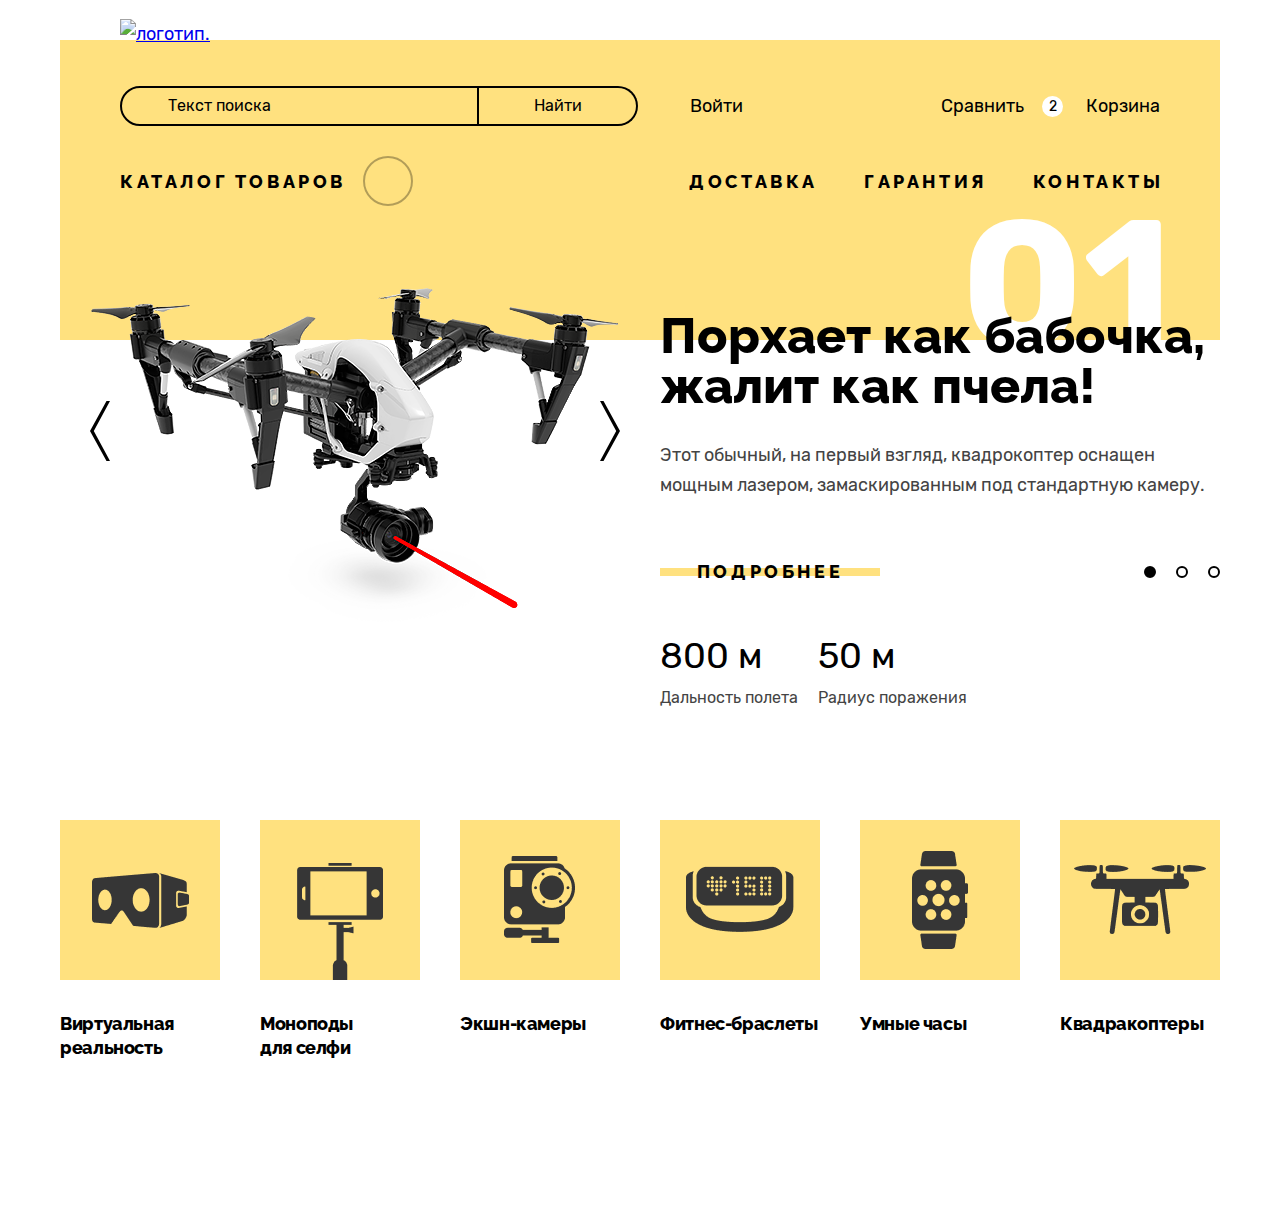
==== index.html @ 1b16acd5 "готовый блок категории" ====
<!DOCTYPE html>
<html lang="ru">
<head>
  <link rel="stylesheet" href="styles/styles.css">
  <meta charset="utf-8">
  <title>HTML Academy: Девайс</title>
</head>
<body>
<header class="main-header">
  <nav class="navigation">
    <a class="header-logo-link" href="/">
      <img class="header-logo" src="images/logo-header.svg" alt="логотип." width="145" height="37">
    </a>
    <ul class="user-navigation">
      <li class="user-navigation-item">
        <form class="header-search-form" action="https://echo.htmlacademy.ru/" method="get">
          <label class="visually-hidden header-search-input-label" for="header-search-input">Поиск товара</label>
          <div class="header-input-wrapper">
            <input class="header-search-input" type="text" id="header-search-input" name="header-search" value="Текст поиска" placeholder="Поиск по сайту">
            <span class="search-icon"></span>
          </div>
          <div class="header-search-button-wrapper">
            <button class="header-search-button" type="submit">Найти</button>
          </div>
        </form>
      </li>
      <li class="user-navigation-item authorization">
        <a class="user-navigation-link authorization" href="#">Войти</a>
      </li>
      <li class="user-navigation-item login" style="display: none">
        <a class="user-navigation-link login" href="#">Коля Петухов</a>
        <a class="logout" href="#">Выйти</a>
      </li>
      <li class="user-navigation-item compare">
        <a class="user-navigation-link compare" href="#">Сравнить</a>
      </li>
      <li class="user-navigation-item cart">
        <a class="user-navigation-link cart" href="#"><span class="cart-count">2</span>Корзина</a>
        <div class="tooltip" style="display: none">
          <ul class="goods-list">
            <li class="goods-item">
              <a href="#" class="goods-link">
                <img class="goods-image" src="images/selfie-stick-small.jpg" alt="Любительская селфи-палка." width="39"
                     height="44">
                <span class="goods-description">Любительская селфи-палка</span>
              </a>
              <button class="delete-good-button"></button>
            </li>
            <li class="goods-item">
              <a href="#" class="goods-link">
                <img class="goods-image" src="images/selfie-stick-proffesional.jpg" alt="Профессиональная селфи-палка." width="39" height="44">
                <span class="goods-description">Профессиональная селфи-палка</span>
              </a>
              <button class="delete-good-button"></button>
            </li>
          </ul>
          <div class="cart-information">
            <p class="goods-total">Товаров: <span class="goods-amount">2</span></p>
            <p class="goods-total-price">Сумма: <span class="goods-price">2000 ₽</span></p>
          </div>
          <button class="cart-button">Открыть корзину</button>
        </div>
      </li>
    </ul>
    <ul class="main-navigation">
      <li class="main-navigation-item catalog">
        <button class="main-navigation-link catalog">Каталог товаров <span class="catalog-toggler"></span></button>
        <ul class="sub-catalog-menu" style="display: none">
          <li>
            <ul class="sub-catalog-list first-column">
              <li class="sub-catalog-item">
                <a class="sub-catalog-link" href="#">Виртуальная реальность</a>
              </li>
              <li class="sub-catalog-item">
                <a class="sub-catalog-link" href="#">Моноподы для селфи</a>
              </li>
              <li class="sub-catalog-item">
                <a class="sub-catalog-link" href="#">Экшн-камеры</a>
              </li>
            </ul>
          </li>
          <li>
            <ul class="sub-catalog-list second-column">
              <li class="sub-catalog-item">
                <a class="sub-catalog-link" href="#">Фитнес-браслеты</a>
              </li>
              <li class="sub-catalog-item">
                <a class="sub-catalog-link" href="#">Умные часы</a>
              </li>
            </ul>
          </li>
          <li>
            <ul class="sub-catalog-list third-column">
              <li class="sub-catalog-item">
                <a class="sub-catalog-link" href="#">Квадрокоптеры</a>
              </li>
            </ul>
          </li>
        </ul>
      </li>
      <li class="main-navigation-item delivery">
        <a class="main-navigation-link" href="#">Доставка</a>
      </li>
      <li class="main-navigation-item garanty">
        <a class="main-navigation-link" href="#">Гарантия</a>
      </li>
      <li class="main-navigation-item contacts">
        <a class="main-navigation-link" href="#">Контакты</a>
      </li>
    </ul>
  </nav>
</header>
<main class="index-main">
  <h1 class="visually-hidden">Интернет магазин Device</h1>
  <section class="slider">
    <h2 class="visually-hidden">Интересные предложения.</h2>
    <ol class="slider-list">
      <li class="slider-item">
        <div class="slider-description-wrapper">
          <span class="slider-number">01</span>
          <p class="slider-title">Порхает как бабочка, жалит как пчела!</p>
          <p class="slider-description">Этот обычный, на первый взгляд, квадрокоптер оснащен мощным лазером, замаскированным под стандартную камеру.</p>
          <div class="slider-links-wrapper">
            <a class="slider-link" href="#">Подробнее</a>
            <ol class="slider-pagination">
              <li class="slider-pagination-item">
                <button class="slider-pagination-button current"></button>
              </li>
              <li class="slider-pagination-item">
                <button class="slider-pagination-button"></button>
              </li>
              <li class="slider-pagination-item">
                <button class="slider-pagination-button"></button>
              </li>
            </ol>
          </div>
          <dl class="specification-list">
            <div class="specification-item">
              <dt class="specification-title">Дальность полета</dt>
              <dd class="specification-description">800 м</dd>
            </div>
            <div class="specification-item">
              <dt class="specification-title">Радиус поражения</dt>
              <dd class="specification-description">50 м</dd>
            </div>
          </dl>
        </div>
        <img class="slider-image" src="images/slider/copter-slider.png" width="560" height="560" alt="Квадракоптер.">
      </li>
      <li style="display: none" class="slider-item">
        <div class="slider-description-wrapper">
          <span class="slider-number">02</span>
          <p class="slider-title">Худеем<br> правильно!</p>
          <p class="slider-description">Мотивирующие фитнес-браслеты помогут найти в себе силы не пропускать занятия и соблюдать диету.</p>
          <div class="slider-links-wrapper">
            <a class="slider-link" href="#">Подробнее</a>
            <ol class="slider-pagination">
              <li class="slider-pagination-item">
                <button class="slider-pagination-button"></button>
              </li>
              <li class="slider-pagination-item">
                <button class="slider-pagination-button current"></button>
              </li>
              <li class="slider-pagination-item">
                <button class="slider-pagination-button"></button>
              </li>
            </ol>
          </div>
          <dl class="specification-list">
            <div class="specification-item">
              <dt class="specification-title">Без подзарядки</dt>
              <dd class="specification-description">48 часов</dd>
            </div>
          </dl>
        </div>
        <img class="slider-image" src="images/slider/bracelet-slider.png" width="560" height="560" alt="Фитнес браслет.">
      </li>
      <li style="display: none" class="slider-item">
        <div class="slider-description-wrapper">
          <span class="slider-number">03</span>
          <p class="slider-title">Делай селфи,<br> как Бен Стиллер!</p>
          <p class="slider-description">Самая длинная палка для селфи доступна в нашем магазине. Восемь (Восемь, Карл!) метров длиной и весом всего 5 кг.
          </p>
          <div class="slider-links-wrapper">
            <a class="slider-link" href="#">Подробнее</a>
            <ol class="slider-pagination">
              <li class="slider-pagination-item">
                <button class="slider-pagination-button"></button>
              </li>
              <li class="slider-pagination-item">
                <button class="slider-pagination-button"></button>
              </li>
              <li class="slider-pagination-item">
                <button class="slider-pagination-button current"></button>
              </li>
            </ol>
          </div>
          <dl class="specification-list">
            <div class="specification-item">
              <dt class="specification-title">Длинна палки</dt>
              <dd class="specification-description">8,5 м</dd>
            </div>
            <div class="specification-item">
              <dt class="specification-title">Вес палки</dt>
              <dd class="specification-description">5 кг</dd>
            </div>
            <div class="specification-item">
              <dt class="specification-title">Материал</dt>
              <dd class="specification-description">Карбон</dd>
            </div>
          </dl>
        </div>
        <img class="slider-image" src="images/slider/selfy-slider.png" width="560" height="560" alt="Квадракоптер.">
      </li>
    </ol>
    <div class="slider-buttons">
      <button class="slider-button-before"></button>
      <button class="slider-button-after"></button>
    </div>
  </section>
  <section class="categories">
    <h2 class="visually-hidden">Категории товаров</h2>
    <ul class="categories-list">
      <li class="categories-item">
        <a class="categories-link" href="#">
          <img class="categories-image" src="images/index-category/virtual.png" alt="виртуальная реальность." width="160" height="160">
          <p class="categories-title">Виртуальная реальность</p>
        </a>
      </li>
      <li class="categories-item">
        <a class="categories-link" href="#">
          <img class="categories-image" src="images/index-category/selfie.png" alt="моноподы для селфи." width="160" height="160">
          <p class="categories-title">Моноподы<br> для селфи</p>
        </a>
      </li>
      <li class="categories-item">
        <a class="categories-link" href="#">
          <img class="categories-image" src="images/index-category/camera.png" alt="экшн-камеры." width="160" height="160">
          <p class="categories-title">Экшн-камеры</p>
        </a>
      </li>
      <li class="categories-item">
        <a class="categories-link" href="#">
          <img class="categories-image" src="images/index-category/braslet.png" alt="фитнес-браслеты." width="160" height="160">
          <p class="categories-title">Фитнес-браслеты</p>
        </a>
      </li>
      <li class="categories-item">
        <a class="categories-link" href="#">
          <img class="categories-image" src="images/index-category/watch.png" alt="умные часы." width="160" height="160">
          <p class="categories-title">Умные часы</p>
        </a>
      </li>
      <li class="categories-item">
        <a class="categories-link" href="#">
          <img class="categories-image" src="images/index-category/copter.png" alt="квадракоптеры." width="160" height="160">
          <p class="categories-title">Квадракоптеры</p>
        </a>
      </li>
    </ul>
  </section>
</main>
<footer></footer>
</body>
</html>
---- styles/styles.css ----
@font-face {
    font-family: "Raleway";
    src: url("../fonts/raleway/raleway-800.woff2") format("woff2");
    font-weight: 800;
    font-style: normal;
    font-display: swap;
}

@font-face {
    font-family: "Rubik";
    src: url("../fonts/rubik/rubik-400.woff2") format("woff2");
    font-weight: 400;
    font-style: normal;
    font-display: swap;
}

@font-face {
    font-family: "Rubik";
    src: url("../fonts/rubik/rubik-700.woff2") format("woff2");
    font-weight: 700;
    font-style: normal;
    font-display: swap;
}

html {
    height: 100%;
}

body {
    margin: 0 auto;
    display: flex;
    flex-direction: column;
    min-height: 100%;
    font-family: "Rubik", sans-serif;
    font-weight: 400;
    font-style: normal;
    font-size: 18px;
    line-height: 30px;
    color: #444444;
}

.visually-hidden {
    position: absolute;
    width: 1px;
    height: 1px;
    margin: -1px;
    border: 0;
    padding: 0;
    white-space: nowrap;
    clip-path: inset(100%);
    clip: rect(0 0 0 0);
    overflow: hidden;
}

.main-header {
    margin: 40px auto 0 auto;
    width: 1160px;
    min-height: 300px;
    background-color: #ffe17f;
}

.navigation {
    position: relative;
    z-index: 3;
}

.index-main {
    transform: translateY(-150px);
}

.navigation {
    transform: translateY(-21px);
    padding: 0 60px 0 60px;
}

.header-logo {
    margin-bottom: 30px;
}

.header-logo:focus-visible {
    opacity: 1;
    outline: 2px solid #7b61ff;
    outline-offset: 2px;
}

.header-logo:hover {
    opacity: 0.6;
}

.header-logo:active {
    opacity: 0.3;
}

.header-logo-link {
    display: block;
    width: 145px;
    height: 37px;
    margin-bottom: 30px;
}

.header-logo-link:focus-visible {
    opacity: 1;
    outline: 2px solid #7b61ff;
    outline-offset: 2px;
}

.user-navigation {
    display: flex;
    flex-wrap: wrap;
    align-items: center;
    margin: 0 0 30px 0;
    padding: 0;
    list-style-type: none;
}

.user-navigation-link {
    color: #000000;
    text-decoration: none;
}

.header-search-form {
    position: relative;
    display: flex;
    margin-right: 26px;
}

.header-search-input {
    width: 359px;
    box-sizing: border-box;
    border: 2px solid #000000;
    border-radius: 50px 0 0 50px;
    background-color: rgba(0, 0, 0, 0);
    padding: 8px 46px;
    color: #000000;
    font-family: inherit;
    font-size: 16px;
    line-height: 20px;
    background-color: #ffe17f;
}

.header-search-input:-webkit-autofill {
    transition: background-color 5000s ease-in-out 0s;
}

.header-search-input::placeholder {
    color: #000000;
    opacity: 0.3;
    font-family: inherit;
    font-size: 16px;
    line-height: 20px;
}

.header-search-input:focus-visible,
.header-search-input:focus {
    outline: none;
    box-shadow: none;
}

.header-search-input:disabled {
    opacity: 0.3;
}

.header-search-input:disabled ~ .search-icon {
    opacity: 0.3;
}

.header-search-button {
    width: 159px;
    margin: 0;
    cursor: pointer;
    background-color: rgba(0, 0, 0, 0);
    border: 2px solid #000000;
    border-left: none;
    border-radius: 0 50px 50px 0;
    color: #000000;
    font-family: inherit;
    font-weight: 400;
    font-size: 16px;
    line-height: 20px;
    padding-top: 8px;
    padding-bottom: 8px;
}

.header-input-wrapper:focus-within {
    outline: 2px solid #7b61ff;
    outline-offset: 2px;
}

.header-search-button-wrapper:focus-within {
    outline: 2px solid #7b61ff;
    outline-offset: 2px;
}

.header-search-button:focus-visible,
.header-search-button:focus {
    outline: none;
    box-shadow: none;
}

.header-search-button:hover {
    background-color: #000000;
    color: #ffffff;
}

.header-search-button:active {
    background-color: #000000;
    color: rgba(255, 255, 255, 0.3);
    outline: none;
}

.header-search-button:disabled {
    opacity: 0.3;
}

.user-navigation-item.authorization,
.user-navigation-item.login {
    flex-grow: 1;
}

.user-navigation-link.login:hover,
.user-navigation-link.authorization:hover,
.user-navigation-link.compare:hover,
.user-navigation-link.cart:hover {
    opacity: 0.6;
}

.user-navigation-link.login:active,
.user-navigation-link.authorization:active,
.user-navigation-link.compare:active,
.user-navigation-link.cart:active {
    opacity: 0.3;
}

.user-navigation-link.authorization,
.user-navigation-link.login {
    padding: 5px 0 5px 26px;
}

.user-navigation-link.compare {
    padding: 5px 0 5px 26px;
}

.user-navigation-link.cart {
    padding: 5px 0 5px 44px;
}

.user-navigation-link.cart::before {
    position: absolute;
    left: 16px;
    bottom: 12px;
    content: "";
    width: 16px;
    height: 15px;
    background-image: url("../images/icons/cart.svg");
    background-repeat: no-repeat;
}

.search-icon {
    position: absolute;
    content: "";
    width: 16px;
    height: 17px;
    background-image: url("../images/icons/search.svg");
    background-repeat: no-repeat;
    left: 16px;
    bottom: 12px;
}

.header-search-input:disabled ~ .search-icon {
    opacity: 0.3;
}

.cart-count {
    display: flex;
    width: 21px;
    height: 21px;
    position: absolute;
    background-color: #ffffff;
    border: none;
    border-radius: 50%;
    font-family: inherit;
    font-size: 14px;
    line-height: 17px;
    justify-content: center;
    align-items: center;
    left: 0px;
    bottom: 5px;
}

.cart {
    position: relative;
    margin-left: 9px;
}

.main-navigation {
    margin: 0;
    display: flex;
    flex-wrap: wrap;
    padding: 0;
    align-items: center;
    list-style-type: none;
}

.main-navigation-item:last-child {
    margin-right: -0.2em;
}

.main-navigation-item:not(:first-child) {
    margin-left: 46px;
}

.main-navigation-link {
    display: inline-block;
    padding-top: 5px;
    padding-bottom: 5px;
    color: #000000;
    text-decoration: none;
    font-family: "Raleway";
    font-style: normal;
    font-weight: 800;
    line-height: 21px;
    letter-spacing: 0.2em;
    text-transform: uppercase;
}

.main-navigation-link.active {
    border-bottom: 2px solid #000000;
}


.main-navigation-item:not(:first-child):hover {
    opacity: 0.6;
}

.main-navigation-item:not(:first-child):active {
    opacity: 0.3;
}

.main-navigation-link:focus-visible {
    outline: 2px solid #7b61ff;
    outline-offset: 2px;
}

.catalog {
    position: relative;
    padding-right: 66px;
    flex-grow: 1;
}

.main-navigation-link.catalog {
    padding-left: 0;
    background-color: rgba(0, 0, 0, 0);
    border: none;
    color: #000000;
    text-decoration: none;
    font-family: "Raleway";
    font-style: normal;
    font-weight: 800;
    font-size: 18px;
    line-height: 21px;
    letter-spacing: 0.2em;
    text-transform: uppercase;
}

.sub-catalog-menu {
    position: absolute;
    z-index: 5;
    width: 1040px;
    left: -60px;
    top: 60px;
    display: grid;
    gap: 30px;
    grid-template-columns: 222px 182px 222px;
    padding: 4px 60px 38px 60px;
    background-color: #ffe17f;
    list-style-type: none;
}

.sub-catalog-item {
    display: block;
    line-height: 0;
    margin-bottom: 18px;
}

.sub-catalog-link {
    color: #000000;
    font-size: 16px;
    line-height: 18px;
    text-decoration: none;
}

.header-input-wrapper {
    position: relative;
}

.sub-catalog-list {
    padding: 0;
}

.logout {
    padding-top: 5px;
    padding-bottom: 5px;
    margin-left: 25px;
    color: rgba(0, 0, 0, 0.3);
    text-decoration: none;
}

.user-navigation-link:focus-visible {
    outline: 2px solid #7b61ff;
    outline-offset: 2px;
}

.logout:focus-visible {
    outline: 2px solid #7b61ff;
    outline-offset: 2px;
}

.user-navigation-item.login,
.user-navigation-item.authorization,
.user-navigation-item.compare,
.user-navigation-item.cart {
    position: relative;
}

.user-navigation-link.authorization::before,
.user-navigation-link.login::before {
    position: absolute;
    left: 0;
    bottom: 9px;
    content: "";
    width: 13px;
    height: 13px;
    background-image: url("../images/icons/authorization.svg");
    background-repeat: no-repeat;
}

.user-navigation-link.compare::before {
    position: absolute;
    left: 5px;
    bottom: 10px;
    content: "";
    width: 10px;
    height: 13px;
    background-image: url("../images/icons/compare.svg");
    background-repeat: no-repeat;
}

.catalog-toggler {
    position: absolute;
    top: 0;
    left: 243px;
    z-index: 1;
    box-sizing: border-box;
    width: 50px;
    height: 50px;
    border-radius: 50%;
    border: 2px solid #000000;
    opacity: 0.3;
    background-image: url("../images/icons/plus.svg");
    background-repeat: no-repeat;
    background-position: center;
}

.catalog-toggler-active {
    position: absolute;
    top: 0;
    left: 243px;
    z-index: 1;
    box-sizing: border-box;
    width: 50px;
    height: 50px;
    border-radius: 50%;
    border: 2px solid #000000;
    opacity: 0.3;
    background-image: url("../images/icons/dash.svg");
    background-repeat: no-repeat;
    background-position: center;
}

.main-navigation-link.catalog {
    padding-top: 15px;
    padding-bottom: 15px;
}

.main-navigation-link.catalog:hover .catalog-toggler,
.main-navigation-link.catalog:hover .catalog-toggler-active {
    opacity: 1;
}

.sub-catalog-link.active {
    border-bottom: 1px solid #000000;
}

.sub-catalog-link:focus-visible {
    outline: 2px solid #7b61ff;
    outline-offset: 2px;
}

.sub-catalog-link:hover {
    opacity: 0.6;
}

.sub-catalog-link:active {
    opacity: 0.3;
}

.tooltip {
    position: absolute;
    z-index: 6;
    content: "";
    width: 320px;
    left: -116px;
    top: 35px;
    background-color: #000000;
}

.tooltip::before {
    position: absolute;
    top: -6px;
    left: calc(50% - 7px);
    width: 14px;
    height: 7px;
    content: "";
    background-image: url("../images/icons/tooltip-arrow.svg");
    background-repeat: no-repeat;
    background-position: center;
}

.goods-list {
    padding: 0;
    list-style-type: none;
    padding-right: 20px;
    padding-left: 20px;
}

.goods-item {
    display: flex;
    justify-content: space-between;
    padding: 20px 0 20px 0;
}

.goods-link {
    display: grid;
    grid-template-columns: 39px 170px;
    gap: 23px;
    text-decoration: none;
    font-family: 'Rubik';
    font-style: normal;
    font-weight: 400;
    font-size: 16px;
    line-height: 20px;
    color: #ffffff;
}

.goods-link:focus-visible {
    outline: 2px solid #7b61ff;
    outline-offset: 2px;
}

.goods-link:hover {
    opacity: 0.6;
}

.goods-link:active {
    opacity: 0.3;
}

.delete-good-button {
    width: 10px;
    height: 10px;
    align-self: start;
    justify-self: end;
    border: none;
    padding: 0;
    background-image: url("../images/icons/item-delete-background.svg");
    background-repeat: no-repeat;
    background-position: center;
    background-color: rgba(0, 0, 0, 0);
}

.delete-good-button:hover {
    opacity: 0.6;
}

.delete-good-button:active {
    opacity: 0.3;
}

.delete-good-button:focus-visible {
    outline: 2px solid #7b61ff;
    outline-offset: 2px;
}

.cart-information {
    display: flex;
    align-self: center;
    flex-wrap: wrap;
    padding-right: 20px;
    padding-left: 20px;
    justify-content: space-between;
    list-style-type: none;
    font-family: 'Rubik';
    font-style: normal;
    font-weight: 400;
    font-size: 16px;
    line-height: 20px;
    color: #ffffff;
    background-color: #1a1a1a;
}

.goods-total,
.goods-total-price {
    margin: 12px 0 12px 0;
}

.cart-button {
    display: flex;
    width: 280px;
    min-height: 50px;
    align-items: center;
    justify-content: center;
    margin: 20px auto 20px auto;
    background-color: #ffffff;
    text-decoration: none;
    font-family: 'Raleway';
    font-style: normal;
    font-weight: 800;
    font-size: 18px;
    line-height: 21px;
    letter-spacing: 0.2em;
    text-transform: uppercase;
    color: #000000;
    border: none;
}

.cart-button:focus-visible {
    outline: 2px solid #7b61ff;
    outline-offset: 2px;
}

.cart-button:hover {
    background-color: #ffe17f;
}

.cart-button:active {
    color: rgba(0, 0, 0, 0.3);
}

.cart-button:disabled {
    color: rgba(0, 0, 0, 0.3);
    background-color: #ffffff;
}

.goods-image {
    max-width: 100%;
    object-fit: contain;
    display: block;
}

.slider {
    position: relative;
    z-index: 4;
    margin: 0 auto;
    width: 1160px;
}

.slider-buttons {
    position: absolute;
    width: 530px;
    display: flex;
    justify-content: space-between;
    left: 30px;
    top: 211px;
}

.slider-button-before {
    display: block;
    width: 20px;
    height: 60px;
    content: "";
    background-color: rgba(0, 0, 0, 0);
    border: none;
    background-image: url("../images/icons/slider-arrow-before.svg");
    background-repeat: no-repeat;
    cursor: pointer;
}

.slider-button-after {
    display: block;
    width: 20px;
    height: 60px;
    content: "";
    background-color: rgba(0, 0, 0, 0);
    border: none;
    background-image: url("../images/icons/slider-arrow-before.svg");
    background-repeat: no-repeat;
    transform: rotate(180deg);
    cursor: pointer;
}

.slider-button-before:focus-visible,
.slider-button-after:focus-visible {
    outline: 2px solid #7b61ff;
    outline-offset: 2px;
}

.slider-button-before:hover,
.slider-button-after:hover {
    opacity: 0.6;
}

.slider-button-before:active,
.slider-button-after:active {
    opacity: 0.3;
}

.slider-button-before:disabled,
.slider-button-after:disabled {
    opacity: 0.1;
    cursor: inherit;
}

.slider-list {
    list-style-type: none;
    padding: 0;
    margin: 0;
}

.slider-item {
    position: relative;
    display: flex;
    flex-wrap: wrap;
    justify-content: space-between;
}

.slider-number {
    position: absolute;
    right: 48px;
    top: -40px;
    z-index: -1;
    font-family: 'Rubik';
    font-style: normal;
    font-weight: 700;
    font-size: 180px;
    line-height: 30px;
    color: #ffffff;
}

.slider-title {
    margin: 0;
    font-family: 'Raleway';
    font-style: normal;
    font-weight: 800;
    font-size: 50px;
    line-height: 50px;
    color: #000000;
}

.slider-description {
    margin: 29px 0 0 0;
}

.slider-links-wrapper {
    display: flex;
    flex-wrap: wrap;
    justify-content: space-between;
    align-items: center;
    margin-top: 51px;
}

.slider-link {
    display: block;
    position: relative;
    padding: 10px 0;
    min-width: 220px;
    text-decoration: none;
    color: #000000;
    font-family: 'Raleway';
    font-style: normal;
    font-weight: 800;
    font-size: 18px;
    line-height: 21px;
    text-align: center;
    letter-spacing: 0.2em;
    text-transform: uppercase;
}

.slider-link:focus-visible {
    outline: 2px solid #7b61ff;
    outline-offset: -1px;
}

.slider-link:hover {
    background-color: #ffe17f;
}

.slider-link:active {
    background-color: #ffcc33;
}

.slider-link.disabled {
    opacity: 0.1;
    cursor: inherit;
    z-index: -1;
}

.slider-link:after {
    position: absolute;
    background-color: #ffe17f;
    content: "";
    height: 8px;
    width: 100%;
    right: 0px;
    bottom: 16px;
    z-index: -1;
}

.slider-pagination {
    display: flex;
    flex-wrap: wrap;
    list-style-type: none;
    padding: 0;
    margin: 0;
}

.specification-list {
    display: flex;
    flex-wrap: wrap;
    padding: 0;
    margin: 49px 0 0 0;
}

.specification-item {
    display: flex;
    flex-direction: column;
    margin-right: 20px;
}

.specification-title {
    font-size: 16px;
    order: 2;
    margin-bottom: 20px;
}

.specification-description {
    padding: 0;
    margin: 0 0 12px 0;
    font-family: 'Rubik';
    font-style: normal;
    font-weight: 400;
    font-size: 36px;
    line-height: 30px;
    color: #000000;
}

.slider-image {
    order: 1;
    width: 560px;
    object-fit: cover;
    vertical-align: top;
}

.slider-description-wrapper {
    position: relative;
    margin-top: 121px;
    width: 560px;
    order: 2;
}

.slider-pagination-item:not(:last-child) {
    margin-right: 20px;
}

.slider-pagination-button {
    display: block;
    padding: 0;
    margin: 0;
    width: 12px;
    height: 12px;
    box-sizing: border-box;
    border-radius: 50%;
    background-color: #ffffff;
    border: 2px solid #000000;
    cursor: pointer;
}

.slider-pagination-item:focus-within {
    outline: 2px solid #7b61ff;
    outline-offset: 2px;
}

.slider-pagination-button:hover {
    opacity: 0.6;
}

.slider-pagination-button:active {
    opacity: 0.3;
}

.slider-pagination-button:disabled {
    opacity: 0.1;
    cursor: inherit;
}

.slider-pagination-button.current {
    background-color: #000000;
}

.categories {
    margin: 0 auto;
    width: 1160px;
}

.categories-list {
    display: flex;
    flex-wrap: wrap;
    padding: 0;
    list-style-type: none;
    margin: 70px 0 0 0;
}

.categories-item {
    display: flex;
    width: 160px;
    flex-direction: column;
    flex-wrap: wrap;
}

.categories-item:not(:nth-child(6n)) {
    margin-right: 40px;
}

.categories-link {
    text-decoration: none;
    font-family: 'Raleway';
    font-style: normal;
    font-weight: 800;
    font-size: 18px;
    line-height: 24px;
    letter-spacing: -0.02em;
    color: #000000;
}

.categories-link:focus-visible {
    outline: 2px solid #7b61ff;
    outline-offset: 2px;
}

.categories-link:hover .categories-image {
    background-color: #ffc700;
}

.categories-link:active .categories-image,
.categories-link:active .categories-title {
    opacity: 0.3;
}

.categories-image {
    object-fit: contain;
    vertical-align: top;
    background-color: #ffe17f;
}

.categories-title {
    margin-top: 32px;
}
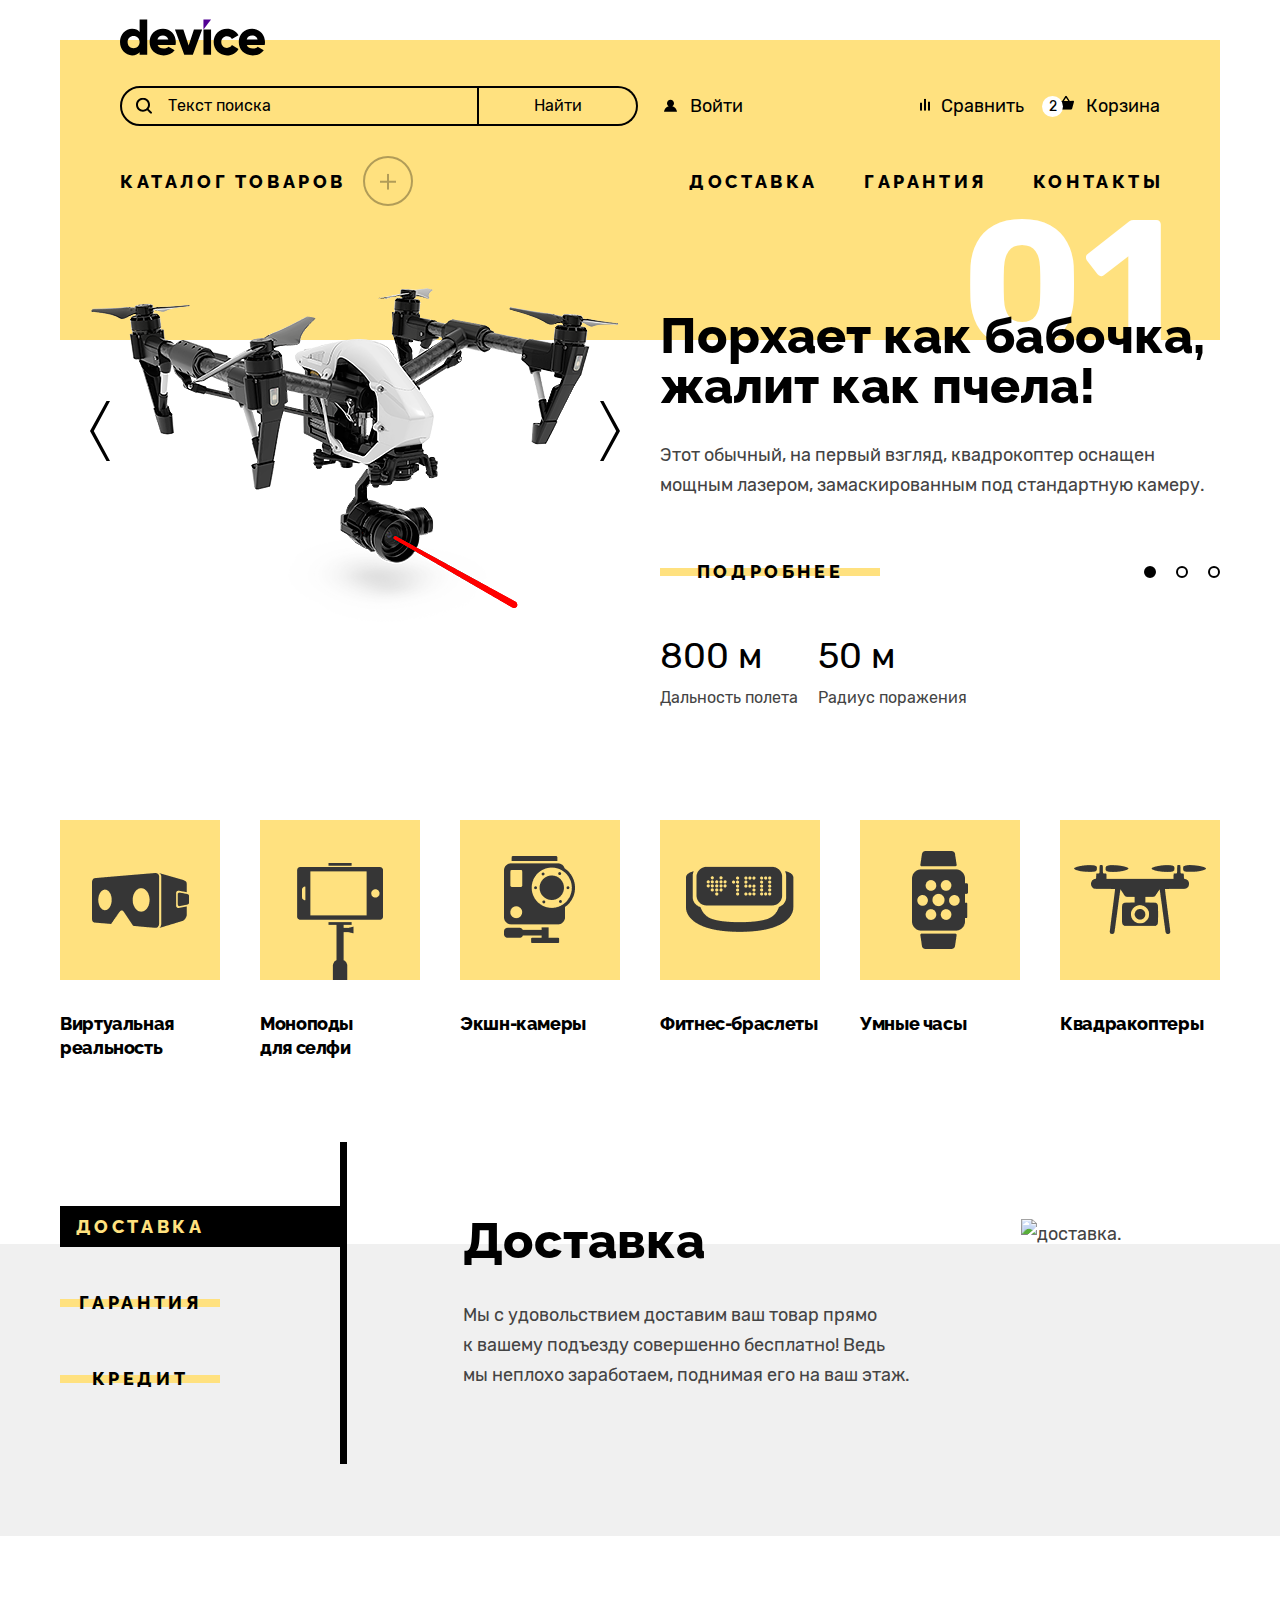
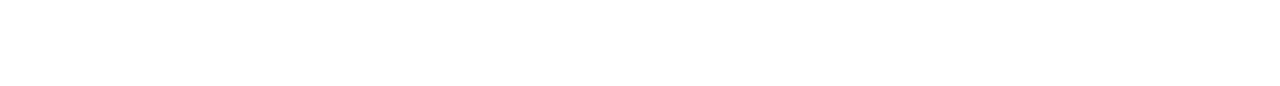
==== commit fa929b23: "правки №1" ====
--- a/index.html
+++ b/index.html
@@ -259,7 +259,50 @@
       </li>
     </ul>
   </section>
+  <section class="features">
+    <div class="features-wrapper">
+      <h2 class="visually-hidden">Особенности</h2>
+      <ul class="features-list-toggle">
+        <li class="features-item-toggle current">
+          <button class="features-toggle-button">Доставка</button>
+        </li>
+        <li class="features-item-toggle">
+          <button class="features-toggle-button">Гарантия</button>
+        </li>
+        <li class="features-item-toggle">
+          <button class="features-toggle-button">Кредит</button>
+        </li>
+      </ul>
+      <ul class="features-list">
+        <li class="features-item">
+          <div class="features-item-text-wrapper">
+            <h3 class="features-item-title">Доставка</h3>
+            <p class="features-item-description">Мы&nbsp;с&nbsp;удовольствием доставим ваш товар прямо к&nbsp;вашему подъезду совершенно бесплатно! Ведь мы&nbsp;неплохо заработаем, поднимая его на&nbsp;ваш этаж.</p>
+          </div>
+          <img class="feature-item-image" src="images/delivery.png" alt="доставка." width="136" height="165">
+        </li>
+        <li class="features-item" style="display: none">
+          <div class="features-item-text-wrapper">
+            <h3 class="features-item-title">Гарантия</h3>
+            <p class="features-item-description">Если из-за возгорания купленного у нас товара у вас сгорит дом не переживайте, мы выдадим вам новый. Товар, не дом, конечно же.</p>
+          </div>
+          <img class="feature-item-image" src="images/garanty.png" alt="гарантия." width="171" height="195">
+        </li>
+        <li class="features-item" style="display: none">
+          <div class="features-item-text-wrapper">
+            <h3 class="features-item-title">Кредит</h3>
+            <p class="features-item-description">Залезть в&nbsp;долговую яму стало проще! Кредитные консультанты подберут для вас наиболее выгодные условия кредита. Выгодные для банка, разумеется.</p>
+          </div>
+          <img class="feature-item-image" src="images/credit.png" alt="кредит." width="156" height="189">
+        </li>
+      </ul>
+    </div>
+
+  </section>
 </main>
 <footer></footer>
 </body>
 </html>
+
+
+
--- a/styles/styles.css
+++ b/styles/styles.css
@@ -963,4 +963,163 @@
 
 .categories-title {
     margin-top: 32px;
+    margin-bottom: 0;
+}
+
+.features {
+    background: linear-gradient(#f0f0f0, #f0f0f0) no-repeat 0 102px;
+    margin-top: 82px;
+}
+
+.features-wrapper {
+    display: flex;
+    margin: 0 auto;
+    width: 1160px;
+}
+
+.features-list-toggle {
+    margin: 0 0 72px 0;
+    padding: 64px 0 65px 0;
+    list-style-type: none;
+    border-right: 7px solid #000000;
+}
+
+.features-item-toggle {
+    width: 280px;
+}
+
+.features-item-toggle:not(:last-child) {
+    margin-bottom: 35px;
+}
+
+.features-toggle-button {
+    display: block;
+    position: relative;
+    width: 160px;
+    padding: 10px 0;
+    border: none;
+    background-color: rgba(0, 0, 0, 0);
+    text-decoration: none;
+    color: #000000;
+    font-family: 'Raleway';
+    font-style: normal;
+    font-weight: 800;
+    font-size: 18px;
+    line-height: 21px;
+    text-align: center;
+    letter-spacing: 0.2em;
+    text-transform: uppercase;
+    z-index: 2;
+}
+
+.features-toggle-button:after {
+    position: absolute;
+    background-color: #ffe17f;
+    content: "";
+    height: 8px;
+    width: 100%;
+    right: 0px;
+    bottom: 16px;
+    z-index: -1;
+}
+
+.features-item-toggle.current {
+    background-color: #000000;
+    color: #ffe17f;
+}
+
+.features-item-toggle.current .features-toggle-button {
+    color: #ffe17f;
+}
+
+.features-item-toggle.current .features-toggle-button:after {
+    content: none;
+}
+
+.features-list {
+    margin: 0 0 72px 0;
+    padding: 0 28px 0 116px;
+    list-style-type: none;
+    display: flex;
+    flex-wrap: wrap;
+    align-items: center;
+}
+
+.features-item {
+    width: 694px;
+    display: flex;
+    flex-wrap: wrap;
+    justify-content: space-between;
+}
+
+.feature-item-image {
+    object-fit: contain;
+    vertical-align: top;
+    transform: translateY(3px);
+}
+
+.features-item-text-wrapper {
+    width: 475px;
+}
+
+.features-item-title {
+    margin: 0;
+    font-family: 'Raleway';
+    font-style: normal;
+    font-weight: 800;
+    font-size: 50px;
+    line-height: 50px;
+    color: #000000;
+}
+
+.features-item-description {
+    margin: 34px 0 0 0;
+    font-family: 'Rubik';
+    font-style: normal;
+    font-weight: 400;
+    font-size: 18px;
+    line-height: 30px;
+    color: #444444;
+}
+
+.features-toggle-button:focus-visible {
+    outline: 2px solid #7b61ff;
+    outline-offset: -1px;
+}
+
+.features-toggle-button:hover {
+    background-color: #ffe17f;
+}
+
+.features-toggle-button:active {
+    background-color: #ffcc33;
+}
+
+.features-toggle-button:active ~ .features-toggle-button:after {
+    background-color: #ffcc33;
+} /*!!!!!!!!!!!!!!!!!!!!!!!!!!!!!!!!!!!!!!*/
+
+.features-item-toggle.current .features-toggle-button:hover {
+    background-color: #000000;
+    opacity: 0.6;
+}
+
+.features-item-toggle.current .features-toggle-button:active {
+    background-color: #000000;
+    opacity: 0.3;
+}
+
+.features-item-toggle.current .features-toggle-button:focus-visible {
+    outline: none;
+}
+
+.features-item-toggle.current:focus-within {
+    outline: 2px solid #7b61ff;
+    outline-offset: -1px;
+}   /*!!!!!!!!!!!!!!!!!!!!!!!! как сделать чтобы при акивной кнопке не было фокуса?!!!!!!!!!!!!!!!!!!!!!!!!!!!!!*/
+
+.features-toggle-button.disabled {
+    opacity: 0.1;
+    cursor: inherit;
+    z-index: -1;
 }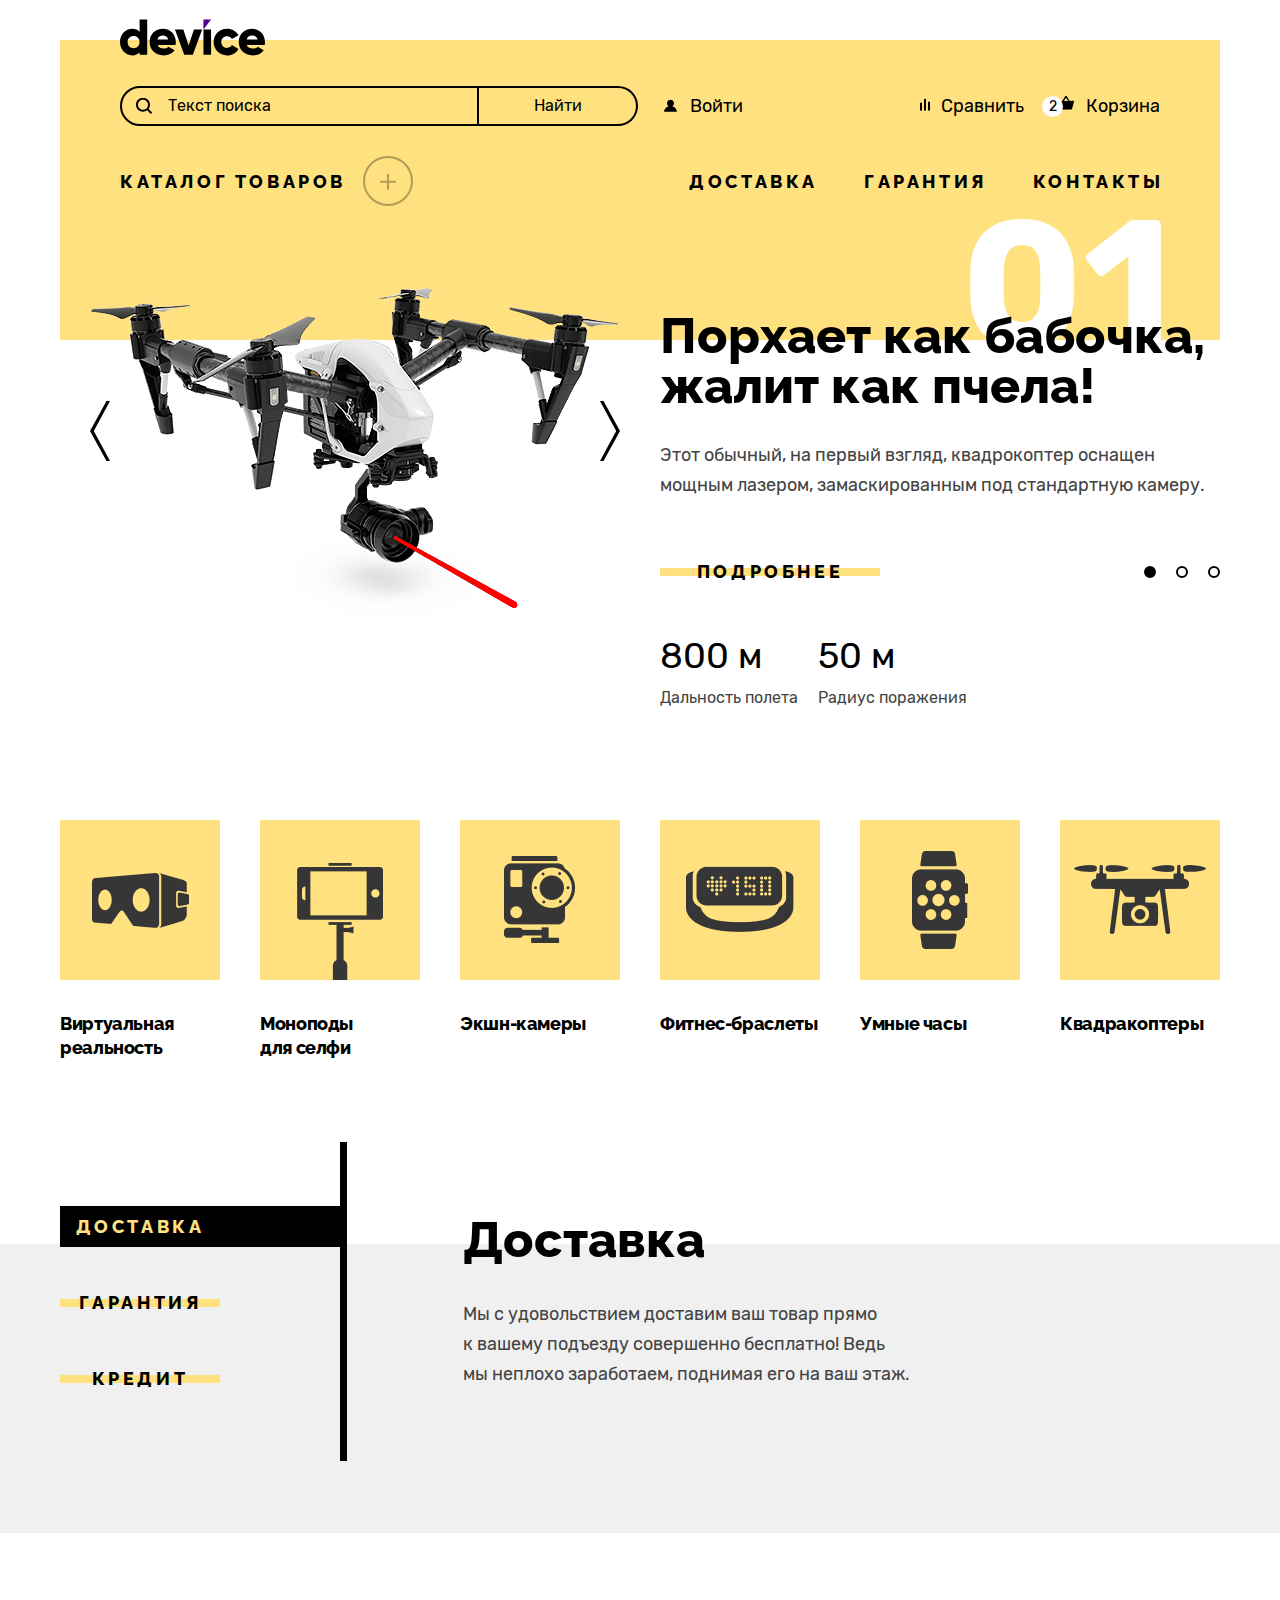
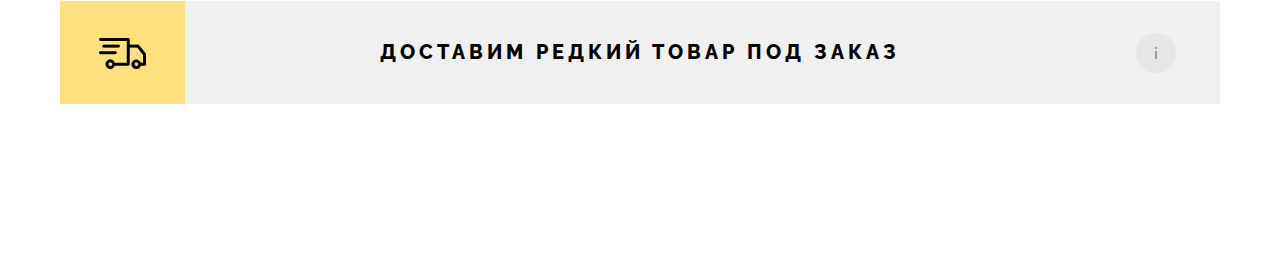
==== commit 30ce6eed: "не все получилось:  1. Текст не совпадает.  2. Нашел ошибку с фокусом в предыдущем блоке" ====
--- a/index.html
+++ b/index.html
@@ -44,27 +44,27 @@
                      height="44">
                 <span class="goods-description">Любительская селфи-палка</span>
               </a>
-              <button class="delete-good-button"></button>
+              <button class="delete-good-button" type="button"></button>
             </li>
             <li class="goods-item">
               <a href="#" class="goods-link">
                 <img class="goods-image" src="images/selfie-stick-proffesional.jpg" alt="Профессиональная селфи-палка." width="39" height="44">
                 <span class="goods-description">Профессиональная селфи-палка</span>
               </a>
-              <button class="delete-good-button"></button>
+              <button class="delete-good-button" type="button"></button>
             </li>
           </ul>
           <div class="cart-information">
             <p class="goods-total">Товаров: <span class="goods-amount">2</span></p>
             <p class="goods-total-price">Сумма: <span class="goods-price">2000 ₽</span></p>
           </div>
-          <button class="cart-button">Открыть корзину</button>
+          <button class="cart-button" type="button">Открыть корзину</button>
         </div>
       </li>
     </ul>
     <ul class="main-navigation">
       <li class="main-navigation-item catalog">
-        <button class="main-navigation-link catalog">Каталог товаров <span class="catalog-toggler"></span></button>
+        <button class="main-navigation-link catalog" type="button">Каталог товаров <span class="catalog-toggler"></span></button>
         <ul class="sub-catalog-menu" style="display: none">
           <li>
             <ul class="sub-catalog-list first-column">
@@ -124,13 +124,13 @@
             <a class="slider-link" href="#">Подробнее</a>
             <ol class="slider-pagination">
               <li class="slider-pagination-item">
-                <button class="slider-pagination-button current"></button>
-              </li>
-              <li class="slider-pagination-item">
-                <button class="slider-pagination-button"></button>
-              </li>
-              <li class="slider-pagination-item">
-                <button class="slider-pagination-button"></button>
+                <button class="slider-pagination-button current" type="button"></button>
+              </li>
+              <li class="slider-pagination-item">
+                <button class="slider-pagination-button" type="button"></button>
+              </li>
+              <li class="slider-pagination-item">
+                <button class="slider-pagination-button" type="button"></button>
               </li>
             </ol>
           </div>
@@ -156,13 +156,13 @@
             <a class="slider-link" href="#">Подробнее</a>
             <ol class="slider-pagination">
               <li class="slider-pagination-item">
-                <button class="slider-pagination-button"></button>
-              </li>
-              <li class="slider-pagination-item">
-                <button class="slider-pagination-button current"></button>
-              </li>
-              <li class="slider-pagination-item">
-                <button class="slider-pagination-button"></button>
+                <button class="slider-pagination-button" type="button"></button>
+              </li>
+              <li class="slider-pagination-item">
+                <button class="slider-pagination-button current" type="button"></button>
+              </li>
+              <li class="slider-pagination-item">
+                <button class="slider-pagination-button" type="button"></button>
               </li>
             </ol>
           </div>
@@ -185,13 +185,13 @@
             <a class="slider-link" href="#">Подробнее</a>
             <ol class="slider-pagination">
               <li class="slider-pagination-item">
-                <button class="slider-pagination-button"></button>
-              </li>
-              <li class="slider-pagination-item">
-                <button class="slider-pagination-button"></button>
-              </li>
-              <li class="slider-pagination-item">
-                <button class="slider-pagination-button current"></button>
+                <button class="slider-pagination-button" type="button"></button>
+              </li>
+              <li class="slider-pagination-item">
+                <button class="slider-pagination-button" type="button"></button>
+              </li>
+              <li class="slider-pagination-item">
+                <button class="slider-pagination-button current" type="button"></button>
               </li>
             </ol>
           </div>
@@ -214,8 +214,8 @@
       </li>
     </ol>
     <div class="slider-buttons">
-      <button class="slider-button-before"></button>
-      <button class="slider-button-after"></button>
+      <button class="slider-button-before" type="button"></button>
+      <button class="slider-button-after" type="button"></button>
     </div>
   </section>
   <section class="categories">
@@ -264,40 +264,40 @@
       <h2 class="visually-hidden">Особенности</h2>
       <ul class="features-list-toggle">
         <li class="features-item-toggle current">
-          <button class="features-toggle-button">Доставка</button>
+          <button class="features-toggle-button" type="button"><span class="features-toggle-button-text">Доставка</span></button>
         </li>
         <li class="features-item-toggle">
-          <button class="features-toggle-button">Гарантия</button>
+          <button class="features-toggle-button" type="button"><span class="features-toggle-button-text">Гарантия</span></button>
         </li>
         <li class="features-item-toggle">
-          <button class="features-toggle-button">Кредит</button>
+          <button class="features-toggle-button" type="button"><span class="features-toggle-button-text">Кредит</span></button>
         </li>
       </ul>
       <ul class="features-list">
-        <li class="features-item">
+        <li class="features-item delivery">
           <div class="features-item-text-wrapper">
             <h3 class="features-item-title">Доставка</h3>
             <p class="features-item-description">Мы&nbsp;с&nbsp;удовольствием доставим ваш товар прямо к&nbsp;вашему подъезду совершенно бесплатно! Ведь мы&nbsp;неплохо заработаем, поднимая его на&nbsp;ваш этаж.</p>
           </div>
-          <img class="feature-item-image" src="images/delivery.png" alt="доставка." width="136" height="165">
-        </li>
-        <li class="features-item" style="display: none">
+        </li>
+        <li class="features-item guaranty" style="display: none">
           <div class="features-item-text-wrapper">
             <h3 class="features-item-title">Гарантия</h3>
             <p class="features-item-description">Если из-за возгорания купленного у нас товара у вас сгорит дом не переживайте, мы выдадим вам новый. Товар, не дом, конечно же.</p>
           </div>
-          <img class="feature-item-image" src="images/garanty.png" alt="гарантия." width="171" height="195">
-        </li>
-        <li class="features-item" style="display: none">
+        </li>
+        <li class="features-item credit" style="display: none">
           <div class="features-item-text-wrapper">
             <h3 class="features-item-title">Кредит</h3>
             <p class="features-item-description">Залезть в&nbsp;долговую яму стало проще! Кредитные консультанты подберут для вас наиболее выгодные условия кредита. Выгодные для банка, разумеется.</p>
           </div>
-          <img class="feature-item-image" src="images/credit.png" alt="кредит." width="156" height="189">
         </li>
       </ul>
     </div>
-
+  </section>
+  <section class="promo">
+    <h2 class="visually-hidden">Промо акция</h2>
+    <a class="promo-button" href="#">Доставим редкий товар под заказ<span class="promo-information"></span></a>
   </section>
 </main>
 <footer></footer>
--- a/styles/styles.css
+++ b/styles/styles.css
@@ -920,10 +920,7 @@
 }
 
 .categories-item {
-    display: flex;
     width: 160px;
-    flex-direction: column;
-    flex-wrap: wrap;
 }
 
 .categories-item:not(:nth-child(6n)) {
@@ -941,7 +938,17 @@
     color: #000000;
 }
 
-.categories-link:focus-visible {
+/*.categories-link:focus-visible {
+    outline: 2px solid #7b61ff;
+    outline-offset: 2px;
+}*/
+
+.categories-link:focus-visible,
+.categories-title:focus-visible {
+    outline:none;
+}
+
+.categories-item:focus-within {
     outline: 2px solid #7b61ff;
     outline-offset: 2px;
 }
@@ -979,7 +986,7 @@
 
 .features-list-toggle {
     margin: 0 0 72px 0;
-    padding: 64px 0 65px 0;
+    padding: 64px 0 62px 0;
     list-style-type: none;
     border-right: 7px solid #000000;
 }
@@ -995,7 +1002,6 @@
 .features-toggle-button {
     display: block;
     position: relative;
-    width: 160px;
     padding: 10px 0;
     border: none;
     background-color: rgba(0, 0, 0, 0);
@@ -1006,10 +1012,15 @@
     font-weight: 800;
     font-size: 18px;
     line-height: 21px;
-    text-align: center;
     letter-spacing: 0.2em;
     text-transform: uppercase;
     z-index: 2;
+}
+
+.features-toggle-button-text {
+    display: block;
+    width: 160px;
+    text-align: center;
 }
 
 .features-toggle-button:after {
@@ -1023,13 +1034,16 @@
     z-index: -1;
 }
 
-.features-item-toggle.current {
+.features-item-toggle.current .features-toggle-button {
+    width: 100%;
+    color: #ffe17f;
     background-color: #000000;
-    color: #ffe17f;
-}
-
-.features-item-toggle.current .features-toggle-button {
-    color: #ffe17f;
+    text-align: left;
+}
+
+.features-item-toggle.current .features-toggle-button:focus-visible {
+    outline: 2px solid #7b61ff;
+    outline-offset: 2px;
 }
 
 .features-item-toggle.current .features-toggle-button:after {
@@ -1046,16 +1060,47 @@
 }
 
 .features-item {
+    position: relative;
     width: 694px;
     display: flex;
     flex-wrap: wrap;
     justify-content: space-between;
 }
 
-.feature-item-image {
-    object-fit: contain;
-    vertical-align: top;
-    transform: translateY(3px);
+.features-item.delivery .features-item-text-wrapper::after {
+    position: absolute;
+    right: 0;
+    top: calc(50% - 100px);
+    width: 180px;
+    height: 200px;
+    content: "";
+    background-repeat: no-repeat;
+    background-position: right center;
+    background-image: url("../images/delivery.png");
+}
+
+.features-item.guaranty .features-item-text-wrapper::after {
+    position: absolute;
+    top: calc(50% - 100px);
+    width: 180px;
+    height: 200px;
+    content: "";
+    background-repeat: no-repeat;
+    background-position: right center;
+    background-image: url("../images/guaranty.png");
+    right: -35px;
+}
+
+.features-item.credit .features-item-text-wrapper::after {
+    position: absolute;
+    top: calc(50% - 100px);
+    width: 180px;
+    height: 200px;
+    content: "";
+    background-repeat: no-repeat;
+    background-position: right center;
+    background-image: url("../images/credit.png");
+    right: -35px;
 }
 
 .features-item-text-wrapper {
@@ -1095,9 +1140,9 @@
     background-color: #ffcc33;
 }
 
-.features-toggle-button:active ~ .features-toggle-button:after {
+.features-toggle-button:active::after {
     background-color: #ffcc33;
-} /*!!!!!!!!!!!!!!!!!!!!!!!!!!!!!!!!!!!!!!*/
+}
 
 .features-item-toggle.current .features-toggle-button:hover {
     background-color: #000000;
@@ -1108,18 +1153,90 @@
     background-color: #000000;
     opacity: 0.3;
 }
-
-.features-item-toggle.current .features-toggle-button:focus-visible {
-    outline: none;
-}
-
-.features-item-toggle.current:focus-within {
-    outline: 2px solid #7b61ff;
-    outline-offset: -1px;
-}   /*!!!!!!!!!!!!!!!!!!!!!!!! как сделать чтобы при акивной кнопке не было фокуса?!!!!!!!!!!!!!!!!!!!!!!!!!!!!!*/
 
 .features-toggle-button.disabled {
     opacity: 0.1;
     cursor: inherit;
     z-index: -1;
-}+}
+
+.promo {
+    position: relative;
+    margin: 68px auto 0 auto;
+    width: 1160px;
+}
+
+.promo-button {
+    position: relative;
+    display: block;
+    box-sizing: border-box;
+    padding: 40px 150px 40px 150px;
+    margin: 0;
+    width: 100%;
+    font-family: 'Raleway';
+    font-style: normal;
+    font-weight: 800;
+    font-size: 20px;
+    line-height: 23px;
+    text-align: center;
+    letter-spacing: 0.2em;
+    text-transform: uppercase;
+    text-decoration: none;
+    color: #000000;
+    background-color: #f0f0f0;
+
+}
+
+.promo-button::before {
+    width: 125px;
+    height: 100%;
+    content: "";
+    background-image: url("../images/car.png");
+    background-repeat: no-repeat;
+    background-position: center;
+    background-color: #ffe17f;
+    position: absolute;
+    top: 0;
+    left: 0;
+}
+
+.promo-information {
+    position: absolute;
+    right: 44px;
+    top: calc(50% - 20px);
+    display: block;
+    width: 40px;
+    height: 40px;
+    border-radius: 50%;
+    background-color: rgba(220, 220, 220, 0.5);
+}
+
+.promo-information::after {
+    top: 0;
+    left: 0;
+    position: absolute;
+    width: 100%;
+    height: 100%;
+    content: "";
+    background-image: url("../images/promo-button.svg");
+    background-repeat: no-repeat;
+    background-position: center;
+    opacity: 0.3;
+}
+
+.promo-button:focus-visible {
+    outline: 2px solid #7b61ff;
+    outline-offset: 2px;
+}
+
+.promo-button:hover::before {
+    background-color: #ffc700;
+}
+
+.promo-button:hover .promo-information::after {
+    opacity: 1;
+}
+
+.promo:active {
+    opacity: 0.3;
+}
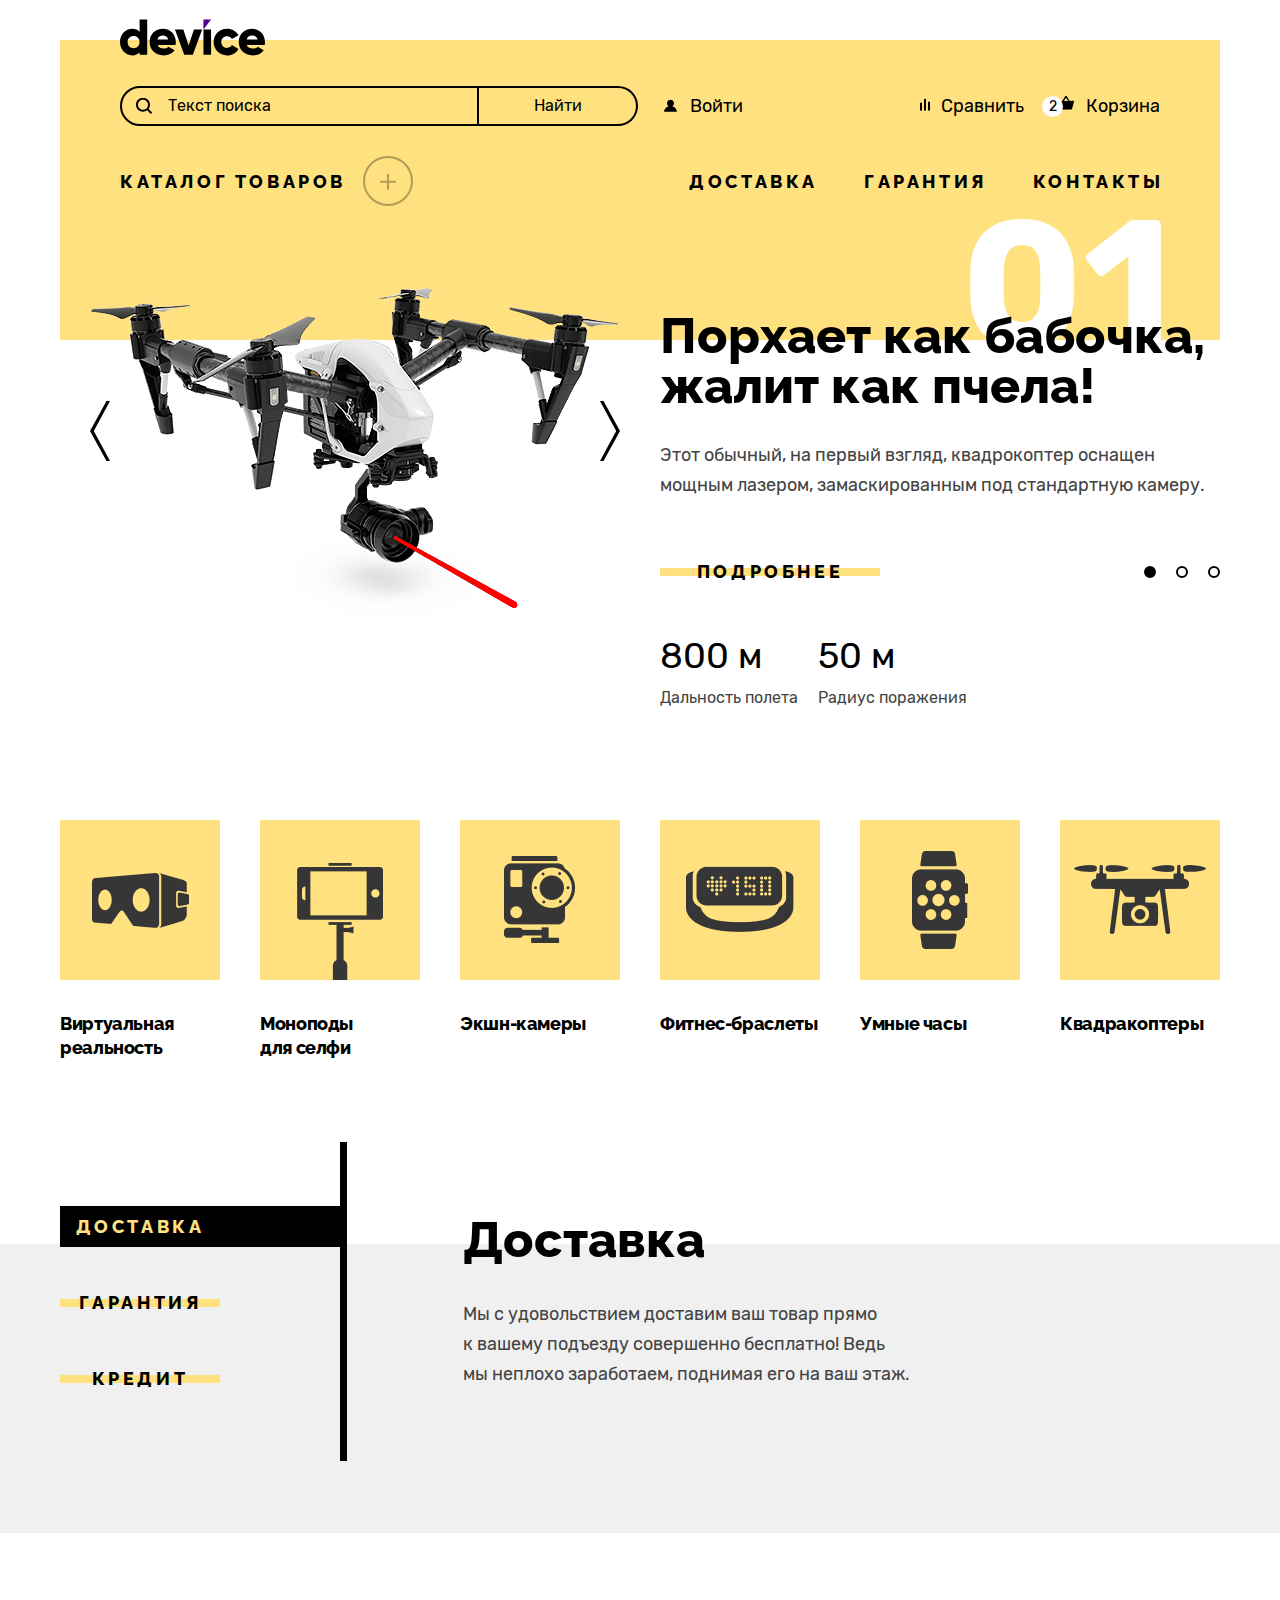
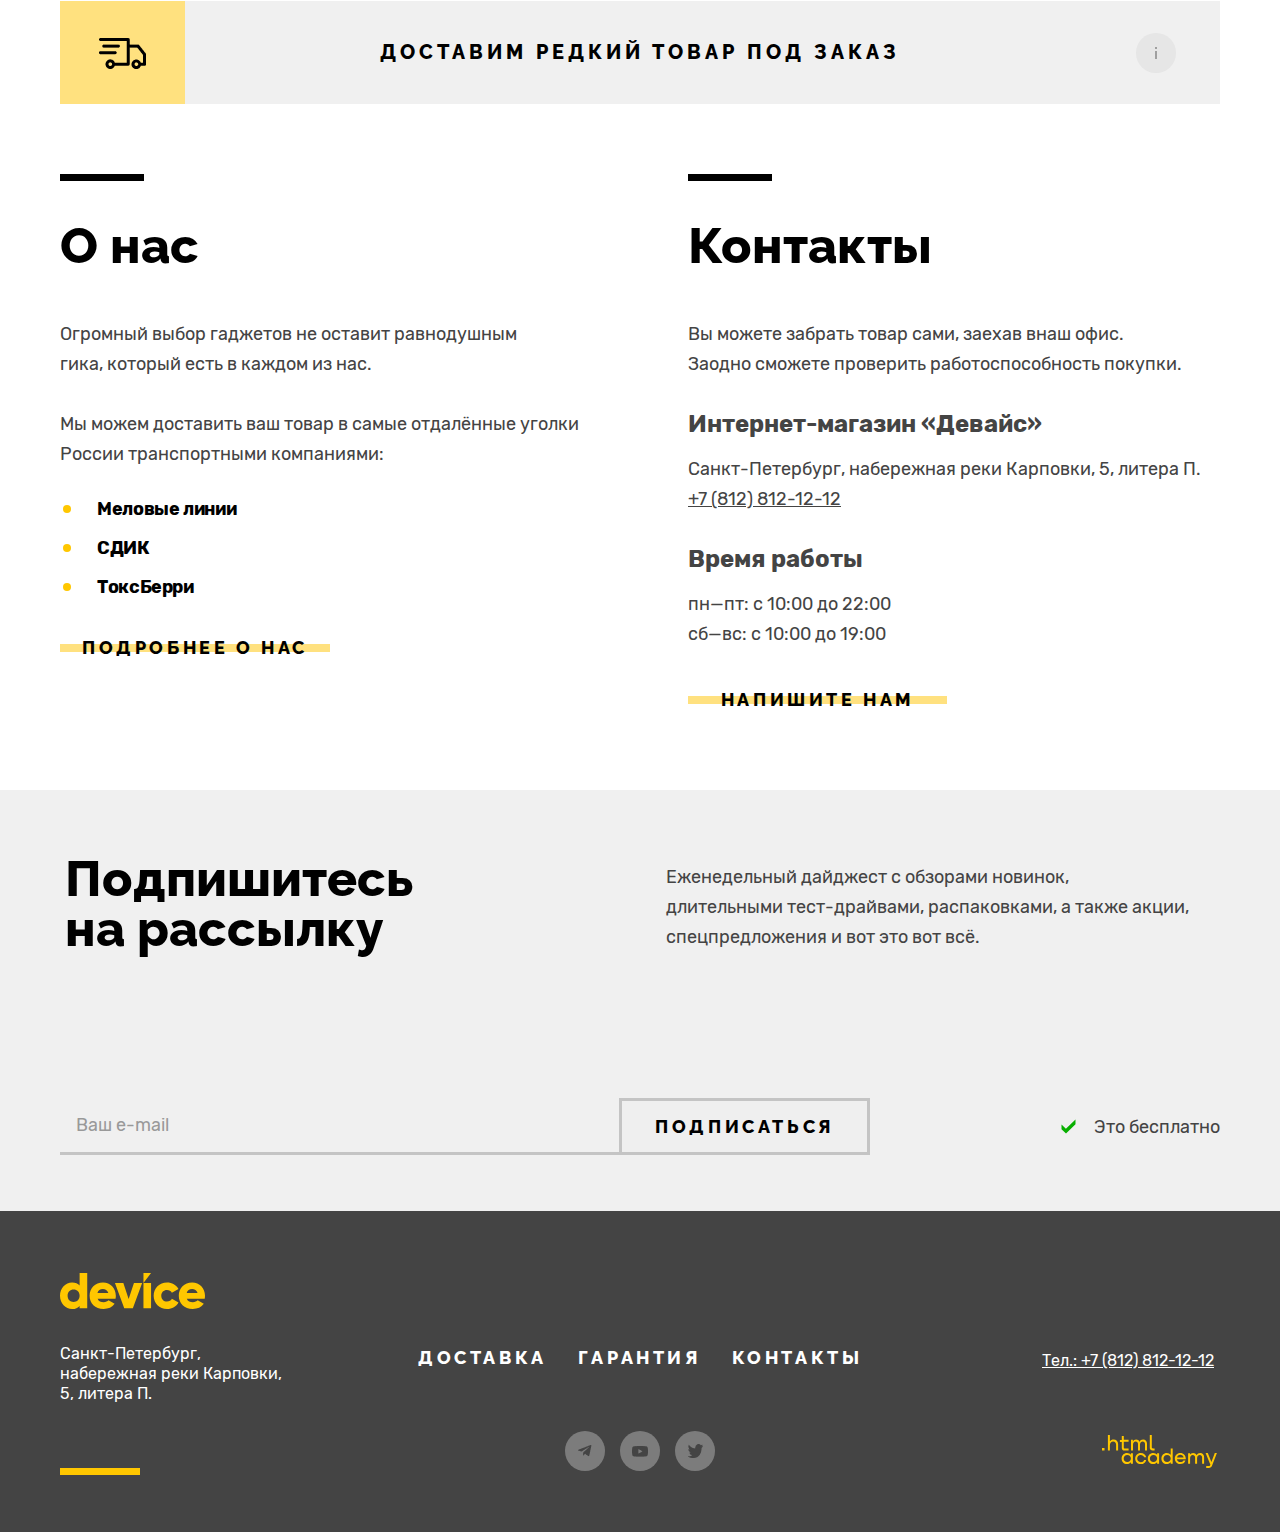
==== commit f916a920: "готовый блок" ====
--- a/index.html
+++ b/index.html
@@ -110,7 +110,7 @@
     </ul>
   </nav>
 </header>
-<main class="index-main">
+<main class="index-main main-container">
   <h1 class="visually-hidden">Интернет магазин Device</h1>
   <section class="slider">
     <h2 class="visually-hidden">Интересные предложения.</h2>
@@ -299,8 +299,101 @@
     <h2 class="visually-hidden">Промо акция</h2>
     <a class="promo-button" href="#">Доставим редкий товар под заказ<span class="promo-information"></span></a>
   </section>
+  <div class="company-information">
+    <section class="section-about">
+      <h2 class="about-header">О нас</h2>
+      <div class="about-wrapper">
+        <p class="about-description">Огромный выбор гаджетов не оставит равнодушным гика,&nbsp;который есть в каждом из нас.</p>
+        <p class="about-description">Мы можем доставить ваш товар в самые отдалённые уголки России транспортными компаниями:</p>
+        <ul class="about-list">
+          <li class="about-item">Меловые линии</li>
+          <li class="about-item">СДИК</li>
+          <li class="about-item">ТоксБерри</li>
+        </ul>
+        <a class="about-link" href="#">Подробнее о нас</a>
+      </div>
+    </section>
+    <section class="section-contacts">
+      <h2 class="contacts-header">Контакты</h2>
+      <div class="contacts-wrapper">
+        <p class="contacts-description">Вы можете забрать товар сами, заехав внаш офис. Заодно&nbsp;сможете проверить работоспособность покупки.</p>
+        <div class="address-wrapper">
+          <h3 class="address-header">Интернет-магазин «Девайс»</h3>
+          <address class="address-description">Санкт-Петербург, набережная реки Карповки, 5, литера П. <a class="contacts-telephone" href="tel:+78128121212">+7 (812) 812-12-12</a></address>
+        </div>
+        <div class="working-time-wrapper">
+          <h3 class="working-time-header">Время работы</h3>
+          <p class="working-time-description">пн&mdash;пт: с&nbsp;10:00 до&nbsp;22:00<br>сб&mdash;вс: с&nbsp;10:00 до&nbsp;19:00</p>
+        </div>
+        <a class="working-time-link" href="#">Напишите нам</a>
+      </div>
+    </section>
+  </div>
+  <section class="subscription">
+    <div class="subscription-wrapper">
+      <p class="subscription-title">Подпишитесь на рассылку</p>
+      <p class="subscription-description">Еженедельный дайджест с обзорами новинок, длительными&nbsp;тест-драйвами, распаковками, а также акции, спецпредложения и вот это вот всё.</p>
+      <form class="subscription-form" action="https://echo.htmlacademy.ru/" method="post">
+        <label class="visually-hidden" for="subscription-input-email">Подписка на рассылку</label>
+        <input class="subscription-input-email" id="subscription-input-email" type="email" name="email" placeholder="Ваш e-mail">
+        <button class="subscription-button" type="submit">Подписаться</button>
+      </form>
+      <span class="subscription-hint">Это бесплатно</span>
+    </div>
+  </section>
 </main>
-<footer></footer>
+<footer class="index-footer">
+  <div class="footer-wrapper">
+    <div class="footer-first-column">
+      <a class="footer-logo-link" href="#">
+        <img class="footer-logo" src="images/footer-logo.svg" alt="Логотип Device." width="145" height="36">
+      </a>
+      <address class="footer-address">Санкт-Петербург, набережная реки Карповки, 5, литера П.</address>
+    </div>
+    <div class="footer-second-column">
+      <ul class="footer-menu-list">
+        <li class="footer-menu-item">
+          <a class="footer-menu-link" href="#">Доставка</a>
+        </li>
+        <li class="footer-menu-item">
+          <a class="footer-menu-link" href="#">Гарантия</a>
+        </li>
+        <li class="footer-menu-item">
+          <a class="footer-menu-link" href="#">Контакты</a>
+        </li>
+      </ul>
+      <ul class="footer-social-list">
+        <li class="footer-social-item">
+          <a href="#" class="footer-social-link">
+            <img class="footer-social-image" src="images/telegram.png" alt="телеграм." width="40" height="40">
+            <span class="visually-hidden">Telegram</span>
+          </a>
+        </li>
+        <li class="footer-social-item">
+          <a href="#" class="footer-social-link">
+            <img class="footer-social-image" src="images/youtube.png" alt="ютуб." width="40" height="40">
+            <span class="visually-hidden">Youtube</span>
+          </a>
+        </li>
+        <li class="footer-social-item">
+          <a href="#" class="footer-social-link">
+            <img class="footer-social-image" src="images/twitter.png" alt="твитер." width="40" height="40">
+            <span class="visually-hidden">Twitter</span>
+          </a>
+        </li>
+      </ul>
+    </div>
+    <div class="footer-third-column">
+      <a class="footer-telephone" href="tel:+78128121212">Тел.: +7 (812) 812-12-12</a>
+      <a class="academy-logo" href="https://htmlacademy.ru/">
+        <svg class="academy-logo" aria-hidden="true" width="115" height="33" viewBox="0 0 115 33" xmlns="http://www.w3.org/2000/svg">
+          <path d="M0 12.9v2.6h2.5v-2.6H0ZM11.6 4.5c-1.6 0-2.8.7-3.6 1.7h-.1V0h-2v15.5h2v-5.3c0-2.1 1.3-3.6 3.3-3.6 1.8 0 2.9 1.4 2.9 3.2v5.7h2V9.4c.1-3-1.8-4.9-4.5-4.9ZM26.6 4.8h-4.8V1.1h-2v3.8h-1.9v2h1.9v6c0 1.7 1 2.7 2.7 2.7h4.1v-2h-3.7c-.7 0-1.1-.4-1.1-1.1V6.8h4.8v-2ZM41.1 4.6c-1.6 0-2.9.8-3.5 2.1h-.1c-.6-1.2-1.8-2.1-3.4-2.1-1.4 0-2.5.8-3.1 1.8h-.1V4.8H29v10.6h2V10c0-2 1-3.5 2.6-3.5 1.5 0 2.4 1 2.4 2.6v6.3h2V9.8c0-2.4 1.4-3.3 2.6-3.3 1.5 0 2.4 1 2.4 2.6v6.3h2V8.9c.1-2.5-1.4-4.3-3.9-4.3ZM47.8 12.7c0 1.7 1 2.7 2.8 2.7h2v-2h-1.7c-.7 0-1.1-.4-1.1-1.1V0h-2v12.7ZM28.9 19.7c-.9-1.1-2.2-1.8-3.9-1.8-3.1 0-5.4 2.3-5.4 5.6s2.3 5.6 5.4 5.6c1.8 0 3-.8 3.8-1.9h.1v1.6h2V18.2h-2v1.5Zm-3.6 7.4c-2.2 0-3.6-1.6-3.6-3.6s1.4-3.6 3.6-3.6 3.6 1.6 3.6 3.6c0 1.9-1.4 3.6-3.6 3.6ZM44.2 22c-.5-2.4-2.6-4.1-5.4-4.1-3.4 0-5.6 2.5-5.6 5.6 0 3.1 2.2 5.6 5.6 5.6 2.8 0 4.9-1.8 5.4-4.2h-2.1c-.4 1.3-1.7 2.3-3.3 2.3-2.2 0-3.6-1.6-3.6-3.6s1.4-3.6 3.6-3.6c1.6 0 2.8 1 3.3 2.2h2.1V22ZM55.1 19.7c-.9-1.1-2.2-1.8-3.9-1.8-3.1 0-5.4 2.3-5.4 5.6s2.3 5.6 5.4 5.6c1.8 0 3-.8 3.8-1.9h.1v1.6h2V18.2h-2v1.5Zm-3.6 7.4c-2.2 0-3.6-1.6-3.6-3.6s1.4-3.6 3.6-3.6 3.6 1.6 3.6 3.6c0 1.9-1.5 3.6-3.6 3.6ZM68.7 19.8c-.9-1.1-2.2-1.9-3.9-1.9-3.1 0-5.4 2.3-5.4 5.6s2.2 5.6 5.4 5.6c1.7 0 3-.8 3.8-1.8h.1v1.5h2V13.4h-2v6.4Zm-3.6 7.3c-2.2 0-3.6-1.6-3.6-3.6s1.4-3.6 3.6-3.6 3.6 1.6 3.6 3.6c-.1 2-1.5 3.6-3.6 3.6ZM78.3 17.9c-3.3 0-5.5 2.5-5.5 5.6 0 3 2.1 5.6 5.5 5.6 2.5 0 4.5-1.3 5.2-3.6h-2.1c-.5 1-1.6 1.6-3 1.6-1.9 0-3.3-1.3-3.4-2.9h8.8c.2-3.6-2-6.3-5.5-6.3Zm0 1.9c1.7 0 3 1 3.3 2.6h-6.5c.3-1.5 1.5-2.6 3.2-2.6ZM98.2 17.9c-1.6 0-2.9.8-3.6 2h-.1c-.6-1.2-1.8-2-3.4-2-1.4 0-2.5.7-3.1 1.8v-1.5h-1.9v10.6h2v-5.4c0-2 1-3.4 2.6-3.5 1.5 0 2.4 1 2.4 2.6v6.3h2v-5.6c0-2.4 1.4-3.3 2.6-3.3 1.5 0 2.4 1 2.4 2.6v6.3h2v-6.5c.1-2.6-1.4-4.4-3.9-4.4ZM109.4 27l-3.6-8.9h-2.2l4.8 11.6c-.3.9-.7 1.2-1.7 1.2h-2.5v2h2.5c1.8 0 2.8-.8 3.5-2.6l4.7-12.2h-2.1l-3.4 8.9Z"/>
+        </svg>
+        <span class="visually-hidden">html Академия</span>
+      </a>
+    </div>
+  </div>
+</footer>
 </body>
 </html>
 
--- a/styles/styles.css
+++ b/styles/styles.css
@@ -27,7 +27,7 @@
 }
 
 body {
-    margin: 0 auto;
+    margin: 0;
     display: flex;
     flex-direction: column;
     min-height: 100%;
@@ -37,6 +37,10 @@
     font-size: 18px;
     line-height: 30px;
     color: #444444;
+}
+
+.main-container {
+    flex-grow: 1;
 }
 
 .visually-hidden {
@@ -62,10 +66,6 @@
 .navigation {
     position: relative;
     z-index: 3;
-}
-
-.index-main {
-    transform: translateY(-150px);
 }
 
 .navigation {
@@ -315,7 +315,7 @@
     padding-bottom: 5px;
     color: #000000;
     text-decoration: none;
-    font-family: "Raleway";
+    font-family: "Raleway", sans-serif;
     font-style: normal;
     font-weight: 800;
     line-height: 21px;
@@ -353,7 +353,7 @@
     border: none;
     color: #000000;
     text-decoration: none;
-    font-family: "Raleway";
+    font-family: "Raleway", sans-serif;
     font-style: normal;
     font-weight: 800;
     font-size: 18px;
@@ -544,7 +544,7 @@
     grid-template-columns: 39px 170px;
     gap: 23px;
     text-decoration: none;
-    font-family: 'Rubik';
+    font-family: 'Rubik', sans-serif;
     font-style: normal;
     font-weight: 400;
     font-size: 16px;
@@ -599,7 +599,7 @@
     padding-left: 20px;
     justify-content: space-between;
     list-style-type: none;
-    font-family: 'Rubik';
+    font-family: 'Rubik', sans-serif;
     font-style: normal;
     font-weight: 400;
     font-size: 16px;
@@ -622,7 +622,7 @@
     margin: 20px auto 20px auto;
     background-color: #ffffff;
     text-decoration: none;
-    font-family: 'Raleway';
+    font-family: 'Raleway', sans-serif;
     font-style: normal;
     font-weight: 800;
     font-size: 18px;
@@ -660,7 +660,7 @@
 .slider {
     position: relative;
     z-index: 4;
-    margin: 0 auto;
+    margin: -150px auto 0 auto;
     width: 1160px;
 }
 
@@ -738,7 +738,7 @@
     right: 48px;
     top: -40px;
     z-index: -1;
-    font-family: 'Rubik';
+    font-family: 'Rubik', sans-serif;
     font-style: normal;
     font-weight: 700;
     font-size: 180px;
@@ -748,7 +748,7 @@
 
 .slider-title {
     margin: 0;
-    font-family: 'Raleway';
+    font-family: 'Raleway', sans-serif;
     font-style: normal;
     font-weight: 800;
     font-size: 50px;
@@ -775,7 +775,7 @@
     min-width: 220px;
     text-decoration: none;
     color: #000000;
-    font-family: 'Raleway';
+    font-family: 'Raleway', sans-serif;
     font-style: normal;
     font-weight: 800;
     font-size: 18px;
@@ -845,7 +845,7 @@
 .specification-description {
     padding: 0;
     margin: 0 0 12px 0;
-    font-family: 'Rubik';
+    font-family: 'Rubik', sans-serif;
     font-style: normal;
     font-weight: 400;
     font-size: 36px;
@@ -929,7 +929,7 @@
 
 .categories-link {
     text-decoration: none;
-    font-family: 'Raleway';
+    font-family: 'Raleway', sans-serif;
     font-style: normal;
     font-weight: 800;
     font-size: 18px;
@@ -937,11 +937,6 @@
     letter-spacing: -0.02em;
     color: #000000;
 }
-
-/*.categories-link:focus-visible {
-    outline: 2px solid #7b61ff;
-    outline-offset: 2px;
-}*/
 
 .categories-link:focus-visible,
 .categories-title:focus-visible {
@@ -1007,7 +1002,7 @@
     background-color: rgba(0, 0, 0, 0);
     text-decoration: none;
     color: #000000;
-    font-family: 'Raleway';
+    font-family: 'Raleway', sans-serif;
     font-style: normal;
     font-weight: 800;
     font-size: 18px;
@@ -1109,7 +1104,7 @@
 
 .features-item-title {
     margin: 0;
-    font-family: 'Raleway';
+    font-family: 'Raleway', sans-serif;
     font-style: normal;
     font-weight: 800;
     font-size: 50px;
@@ -1119,7 +1114,7 @@
 
 .features-item-description {
     margin: 34px 0 0 0;
-    font-family: 'Rubik';
+    font-family: 'Rubik', sans-serif;
     font-style: normal;
     font-weight: 400;
     font-size: 18px;
@@ -1173,7 +1168,7 @@
     padding: 40px 150px 40px 150px;
     margin: 0;
     width: 100%;
-    font-family: 'Raleway';
+    font-family: 'Raleway', sans-serif;
     font-style: normal;
     font-weight: 800;
     font-size: 20px;
@@ -1240,3 +1235,623 @@
 .promo:active {
     opacity: 0.3;
 }
+
+.company-information {
+    display: flex;
+    flex-wrap: wrap;
+    justify-content: space-between;
+    margin: 70px auto 0 auto;
+    width: 1160px;
+}
+
+.section-about {
+    position: relative;
+    width: 520px;
+    padding-top: 47px;
+}
+
+.about-header {
+    margin: 0;
+    font-family: 'Raleway', sans-serif;
+    font-style: normal;
+    font-weight: 800;
+    font-size: 50px;
+    line-height: 50px;
+    color: #000000;
+}
+
+.about-wrapper {
+    display: grid;
+    gap: 30px;
+    margin-top: 48px;
+}
+
+.about-description {
+    margin: 0;
+    font-family: 'Rubik', sans-serif;
+    font-style: normal;
+    font-weight: 400;
+    font-size: 18px;
+    line-height: 30px;
+    color: #444444;
+}
+
+.about-list {
+    margin: 0;
+    padding: 0;
+    list-style-type: none;
+}
+
+.about-item:not(:last-child) {
+    margin-bottom: 19px;
+}
+
+.about-item {
+    display: flex;
+    flex-wrap: wrap;
+    align-items: center;
+    font-family: 'Rubik', sans-serif;
+    font-style: normal;
+    font-weight: 700;
+    font-size: 18px;
+    line-height: 20px;
+    letter-spacing: -0.02em;
+    color: #000000;
+}
+
+.about-item:before {
+    display: inline-block;
+    width: 8px;
+    height: 8px;
+    content: "";
+    border-radius: 50%;
+    background-color: #ffc700;
+    margin-left: 3px;
+    margin-right: 26px;
+}
+
+.about-link {
+    display: inline-block;
+    width: 270px;
+    position: relative;
+    padding: 10px 0;
+    font-family: 'Raleway';
+    font-style: normal;
+    font-weight: 800;
+    font-size: 18px;
+    line-height: 21px;
+    text-align: center;
+    letter-spacing: 0.2em;
+    text-transform: uppercase;
+    text-decoration: none;
+    color: #000000;
+}
+
+.about-link:focus-visible {
+    outline: 2px solid #7b61ff;
+    outline-offset: -1px;
+}
+
+.about-link:hover {
+    background-color: #ffe17f;
+}
+
+.about-link:active {
+    background-color: #ffcc33;
+}
+
+.about-link.disabled {
+    opacity: 0.1;
+    cursor: inherit;
+    z-index: -1;
+}
+
+.about-link:after {
+    position: absolute;
+    background-color: #ffe17f;
+    content: "";
+    height: 8px;
+    width: 100%;
+    right: 0px;
+    bottom: 16px;
+    z-index: -1;
+}
+
+.section-contacts {
+    position: relative;
+    width: 532px;
+    padding-top: 47px;
+}
+
+.contacts-header {
+    margin: 0;
+    font-family: 'Raleway', sans-serif;
+    font-style: normal;
+    font-weight: 800;
+    font-size: 50px;
+    line-height: 50px;
+    color: #000000;
+}
+
+.contacts-wrapper {
+    display: grid;
+    gap: 30px;
+    margin-top: 48px;
+}
+
+.contacts-description {
+    margin: 0;
+    font-family: 'Rubik', sans-serif;
+    font-style: normal;
+    font-weight: 400;
+    font-size: 18px;
+    line-height: 30px;
+    color: #444444;
+}
+
+.address-header {
+    margin: 0;
+    font-family: 'Rubik', sans-serif;
+    font-style: normal;
+    font-weight: 700;
+    font-size: 24px;
+    line-height: 30px;
+    color: #444444;
+}
+
+.address-description {
+    margin: 15px 0 0 0;
+    font-family: 'Rubik', sans-serif;
+    font-style: normal;
+    font-weight: 400;
+    font-size: 18px;
+    line-height: 30px;
+    color: #444444;
+}
+
+.contacts-telephone {
+    font-family: 'Rubik', sans-serif;
+    font-style: normal;
+    font-weight: 400;
+    font-size: 18px;
+    line-height: 30px;
+    color: #444444;
+    text-decoration-line: underline;
+}
+
+.working-time-header {
+    margin: 0;
+    font-family: 'Rubik', sans-serif;
+    font-style: normal;
+    font-weight: 700;
+    font-size: 24px;
+    line-height: 30px;
+    color: #444444;
+}
+
+.working-time-description {
+    margin: 15px 0 0 0;
+    font-family: 'Rubik', sans-serif;
+    font-style: normal;
+    font-weight: 400;
+    font-size: 18px;
+    line-height: 30px;
+    color: #444444;
+}
+
+.working-time-link {
+    display: inline-block;
+    width: 259px;
+    position: relative;
+    padding: 10px 0;
+    font-family: 'Raleway';
+    font-style: normal;
+    font-weight: 800;
+    font-size: 18px;
+    line-height: 21px;
+    text-align: center;
+    letter-spacing: 0.2em;
+    text-transform: uppercase;
+    text-decoration: none;
+    color: #000000;
+}
+
+.working-time-link:focus-visible {
+    outline: 2px solid #7b61ff;
+    outline-offset: -1px;
+}
+
+.working-time-link:hover {
+    background-color: #ffe17f;
+}
+
+.working-time-link:active {
+    background-color: #ffcc33;
+}
+
+.working-time-link.disabled {
+    opacity: 0.1;
+    cursor: inherit;
+    z-index: -1;
+}
+
+.working-time-link:after {
+    position: absolute;
+    background-color: #ffe17f;
+    content: "";
+    height: 8px;
+    width: 100%;
+    right: 0px;
+    bottom: 16px;
+    z-index: -1;
+}
+
+.section-about::before,
+.section-contacts:before {
+    position: absolute;
+    display: block;
+    width: 84px;
+    height: 7px;
+    content: "";
+    top: 0;
+    left: 0;
+    background-color: #000000;
+}
+
+.subscription {
+    margin-top: 70px;
+    padding-top: 64px;
+    padding-bottom: 56px;
+    background-color: #f0f0f0;
+}
+
+.subscription-wrapper {
+    margin: 0 auto 0 auto;
+    width: 1160px;
+    display: flex;
+    flex-wrap: wrap;
+    gap: 144px;
+    justify-content: space-between;
+    align-items: center;
+}
+
+.subscription-title {
+    width: 348px;
+    margin: 0 0 0 5px;
+    font-family: 'Raleway', sans-serif;
+    font-style: normal;
+    font-weight: 800;
+    font-size: 50px;
+    line-height: 50px;
+    color: #000000;
+}
+
+.subscription-description {
+    padding-top: 5px;
+    width: 554px;
+    margin: 0 0 0 10px;
+    font-family: 'Rubik', sans-serif;
+    font-style: normal;
+    font-weight: 400;
+    font-size: 18px;
+    line-height: 30px;
+    color: #444444;
+}
+
+.subscription-input-email {
+    width: 527px;
+    border-right: none;
+    border-left: none;
+    border-top: none;
+    border-bottom: 3px solid #c4c4c4;
+    background-color: rgba(0, 0, 0, 0);
+    padding-left: 16px;
+    padding-right: 16px;
+    font-family: 'Rubik', sans-serif;
+    font-style: normal;
+    font-weight: 400;
+    font-size: 18px;
+    line-height: 30px;
+    color: #444444;
+}
+
+.subscription-input-email::placeholder {
+    opacity: 0.5;
+    font-family: 'Rubik';
+    font-style: normal;
+    font-weight: 400;
+    font-size: 18px;
+    line-height: 30px;
+    color: #444444;
+}
+
+.subscription-input-email:focus {
+    background-color: #dcdcdc;
+    outline: none;
+}
+
+.subscription-input-email.error {
+    border-bottom-color: #ff3d3d;
+}
+
+.subscription-input-email:disabled {
+    opacity: 0.3;
+}
+
+.subscription-button {
+    display: flex;
+    flex-wrap: wrap;
+    width: 251px;
+    min-height: 57px;
+    border: 3px solid #c4c4c4;
+    font-family: 'Raleway', sans-serif;
+    font-style: normal;
+    font-weight: 800;
+    font-size: 18px;
+    line-height: 21px;
+    align-items: center;
+    justify-content: center;
+    letter-spacing: 0.2em;
+    text-transform: uppercase;
+    color: #000000;
+    cursor: pointer;
+}
+
+.subscription-button:focus {
+    outline: 2px solid #7b61ff;
+    outline-offset: 2px;
+}
+
+.subscription-button:hover {
+    color: #ffffff;
+    background-color: #000000;
+    border-color: #000000;
+}
+
+.subscription-button:active {
+    color: rgba(255, 255, 255, 0.3);
+    outline: none;
+}
+
+.subscription-button:disabled {
+    opacity: 0.3;
+}
+
+.subscription-hint {
+    position: relative;
+    width: 160px;
+    text-align: right;
+}
+
+.subscription-form {
+    display: flex;
+    flex-wrap: wrap;
+    width: 810px;
+}
+
+.subscription-hint::before {
+    position: absolute;
+    left: 0;
+    top: calc(50% - 8px);
+    width: 16px;
+    height: 16px;
+    display: block;
+    content: "";
+    background-image: url("../images/tick-big.svg");
+    background-repeat: no-repeat;
+    background-position: center;
+}
+
+.index-footer {
+    background-color: #444444;
+}
+
+.footer-wrapper {
+    width: 1160px;
+    margin: 0 auto;
+    display: flex;
+    flex-wrap: wrap;
+    padding: 62px 0 61px 0;
+}
+
+.footer-logo {
+    vertical-align: top;
+}
+
+.footer-logo-link:focus-visible {
+    outline: 2px solid #7b61ff;
+    outline-offset: 2px;
+}
+
+.footer-logo-link:hover {
+    opacity: 0.6;
+}
+
+.footer-logo-link:active {
+    opacity: 0.3;
+}
+
+.footer-address {
+    margin-top: 35px;
+    margin-bottom: 64px;
+    font-family: 'Rubik', sans-serif;
+    font-style: normal;
+    font-weight: 400;
+    font-size: 16px;
+    line-height: 20px;
+    color: #ffffff;
+}
+
+.footer-menu-list {
+    display: flex;
+    flex-wrap: wrap;
+    padding: 0;
+    margin: 0;
+    list-style-type: none;
+}
+
+.footer-menu-item:not(:last-child) {
+    margin-right: 31px;
+}
+
+.footer-menu-link {
+    font-family: 'Raleway', sans-serif;
+    text-decoration: none;
+    font-style: normal;
+    font-weight: 800;
+    font-size: 18px;
+    line-height: 21px;
+    letter-spacing: 0.2em;
+    text-transform: uppercase;
+    color: #ffffff;
+}
+
+.footer-menu-link:focus-visible {
+    outline: 2px solid #7b61ff;
+    outline-offset: 2px;
+}
+
+.footer-menu-link:hover {
+    color: #ffc700;
+    border-bottom: 2px solid #ffc700;
+}
+
+.footer-menu-link:active {
+    color: #ffc700;
+    border-bottom: 2px solid #ffc700;
+    opacity: 0.3;
+}
+
+.footer-telephone {
+    font-family: 'Rubik', sans-serif;
+    font-style: normal;
+    font-weight: 400;
+    font-size: 16px;
+    line-height: 20px;
+    text-decoration-line: underline;
+    color: #ffffff;
+}
+
+.footer-telephone:focus-visible {
+    outline: 2px solid #7b61ff;
+    outline-offset: 2px;
+}
+
+.footer-telephone:hover {
+    color: #ffc700;
+}
+
+.footer-telephone:active {
+    color: #ffc700;
+    opacity: 0.3;
+}
+
+.footer-social-list {
+    display: flex;
+    flex-wrap: wrap;
+    padding: 0;
+    margin: 58px 0 0 0;
+    list-style-type: none;
+    justify-content: center;
+}
+
+.footer-social-item:not(:last-child) {
+    margin-right: 15px;
+}
+
+.footer-social-item:last-child {
+    margin-right: 3px;
+}
+
+.footer-social-link {
+    position: relative;
+    display: block;
+    width: 40px;
+    height: 40px;
+    background-color: rgba(255, 255, 255, 0.3);
+    border-radius: 50%;
+}
+
+.footer-social-link:after {
+    position: absolute;
+    top: 0;
+    display: none;
+    width: 40px;
+    height: 40px;
+    content: "";
+    outline: 2px solid #7b61ff;
+    outline-offset: 2px;
+}
+
+.footer-social-link:focus-visible {
+    outline: none;
+}
+
+.footer-social-link:focus-visible::after {
+    display: block;
+}
+
+.footer-social-link:hover {
+    background-color: #ffc700;
+}
+
+.footer-social-link:active .footer-social-image {
+    opacity: 0.3;
+}
+
+.footer-telephone:hover {
+    color: #ffc700;
+}
+
+.footer-telephone:active {
+    color: #ffc700;
+    opacity: 0.3;
+}
+
+.academy-logo {
+    display: block;
+    margin-top: 60px;
+    margin-left: auto;
+    vertical-align: top;
+    fill: #ffc700;
+}
+
+.academy-logo:focus-visible {
+    outline: 2px solid #7b61ff;
+    outline-offset: 2px;
+}
+
+.academy-logo:hover {
+    fill: #ffffff;
+}
+
+.academy-logo:active {
+    fill: #ffffff;
+    opacity: 0.3;
+}
+
+.footer-first-column {
+    width: 239px;
+    position: relative;
+}
+
+.footer-first-column::after {
+    position: absolute;
+    display: block;
+    width: 80px;
+    height: 7px;
+    content: "";
+    background-color: #ffc700;
+}
+
+.footer-second-column {
+    width: 446px;
+    margin-top: 70px;
+    margin-left: 119px;
+}
+
+.footer-third-column {
+    width: 175px;
+    margin-left: 178px;
+    margin-top: 72px;
+}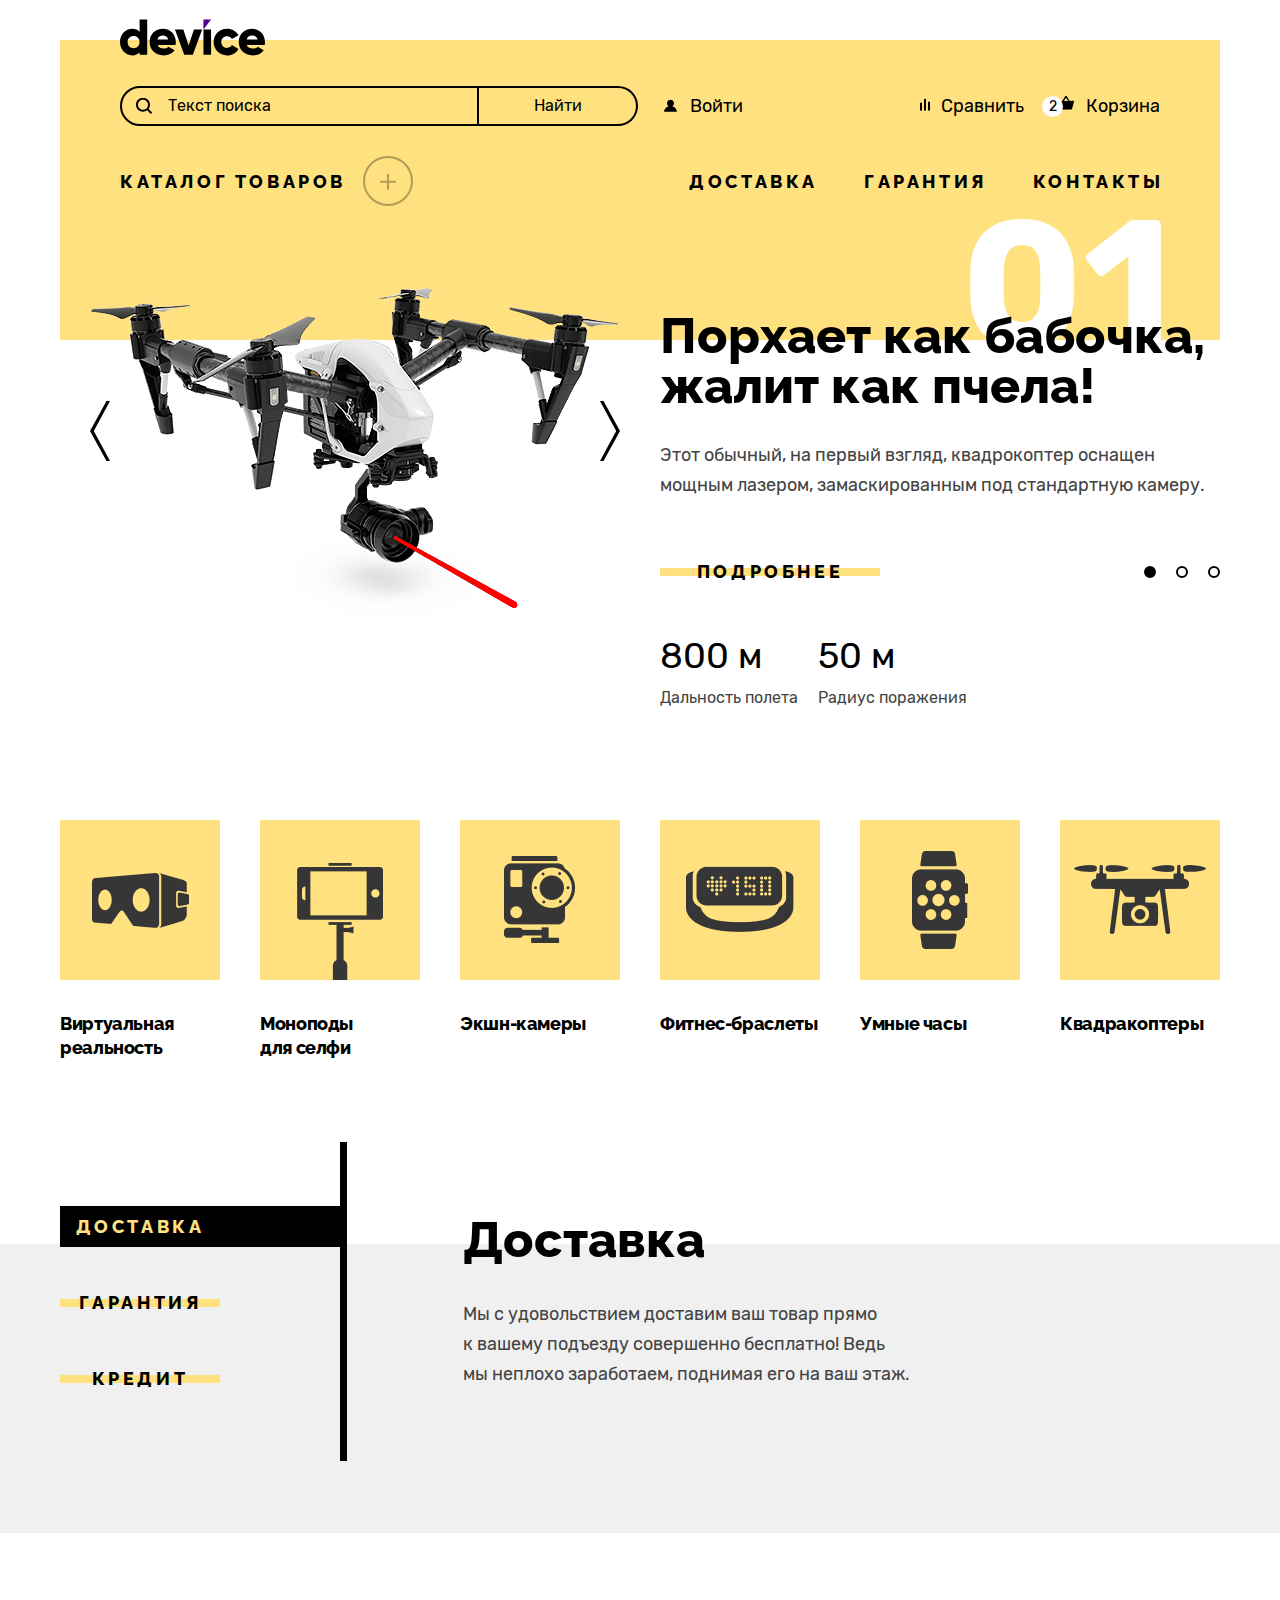
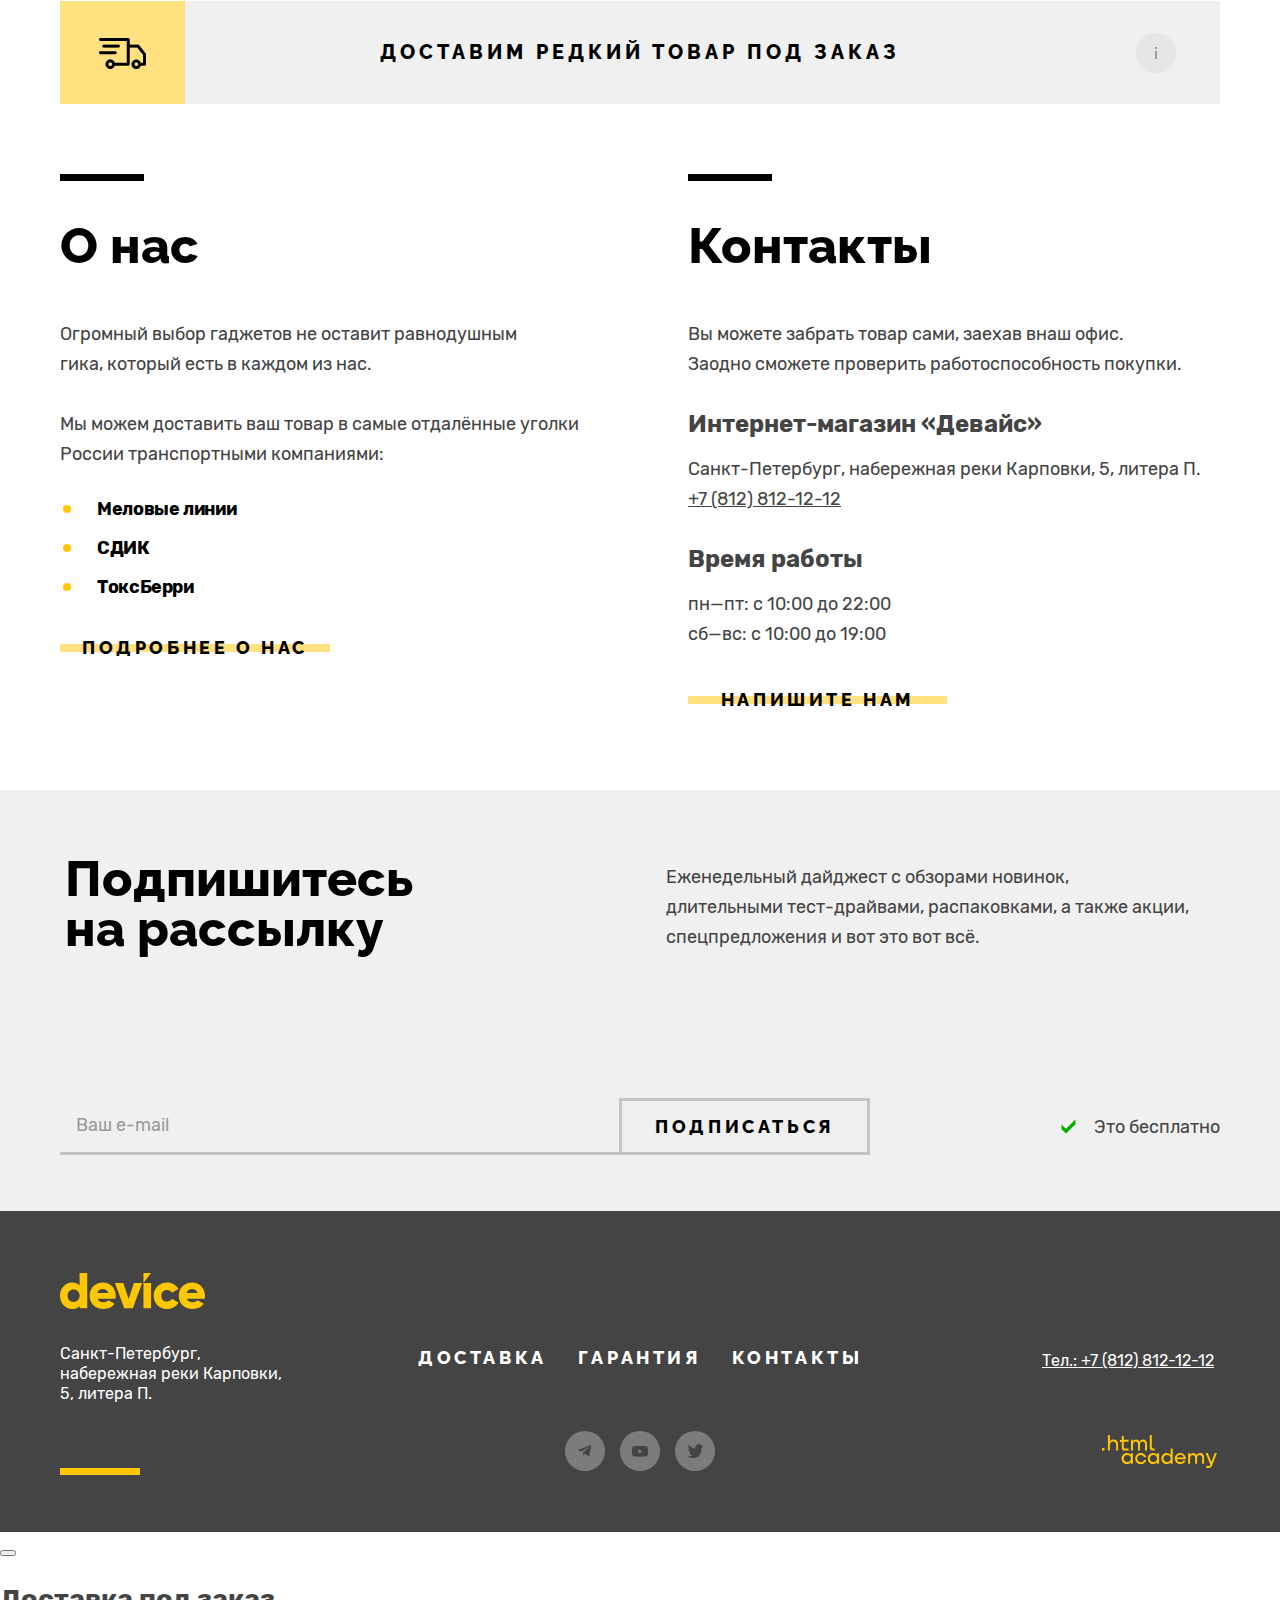
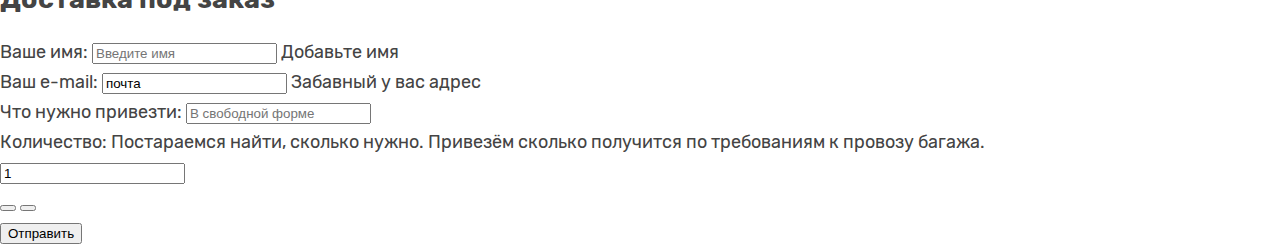
==== commit 64eb3d78: "доделал модальное окно" ====
--- a/index.html
+++ b/index.html
@@ -16,7 +16,7 @@
         <form class="header-search-form" action="https://echo.htmlacademy.ru/" method="get">
           <label class="visually-hidden header-search-input-label" for="header-search-input">Поиск товара</label>
           <div class="header-input-wrapper">
-            <input class="header-search-input" type="text" id="header-search-input" name="header-search" value="Текст поиска" placeholder="Поиск по сайту">
+            <input class="header-search-input" type="text" id="header-search-input" name="header-search" value="Текст поиска" placeholder="Поиск по сайту" required>
             <span class="search-icon"></span>
           </div>
           <div class="header-search-button-wrapper">
@@ -330,12 +330,13 @@
     </section>
   </div>
   <section class="subscription">
+    <h2 class="visually-hidden">Подписка на рассылку</h2>
     <div class="subscription-wrapper">
       <p class="subscription-title">Подпишитесь на рассылку</p>
       <p class="subscription-description">Еженедельный дайджест с обзорами новинок, длительными&nbsp;тест-драйвами, распаковками, а также акции, спецпредложения и вот это вот всё.</p>
       <form class="subscription-form" action="https://echo.htmlacademy.ru/" method="post">
         <label class="visually-hidden" for="subscription-input-email">Подписка на рассылку</label>
-        <input class="subscription-input-email" id="subscription-input-email" type="email" name="email" placeholder="Ваш e-mail">
+        <input class="subscription-input-email" id="subscription-input-email" type="email" name="email" placeholder="Ваш e-mail" required>
         <button class="subscription-button" type="submit">Подписаться</button>
       </form>
       <span class="subscription-hint">Это бесплатно</span>
@@ -394,8 +395,53 @@
     </div>
   </div>
 </footer>
+<div class="modal-container modal-container-close">
+  <div class="modal modal-search">
+    <button class="modal-close-button" type="button">
+      <span class="visually-hidden">Закрыть</span>
+    </button>
+    <section class="modal-content">
+      <h2 class="modal-title">Доставка под заказ</h2>
+      <form class="modal-search-form" method="post" action="https://echo.htmlacademy.ru/">
+        <div class="modal-input-wrapper name">
+          <label class="name-label" for="modal-name">Ваше имя:</label>
+          <input class="name-input" type="text" id="modal-name" name="name" value="" placeholder="Введите имя" required>
+          <span class="name-input-icon"></span>
+          <span class="hint name-hint">Добавьте имя</span>
+        </div>
+        <div class="modal-input-wrapper email">
+          <label class="email-label" for="modal-email">Ваш e-mail:</label>
+          <input class="email-input" type="email" id="modal-email" name="email" value="почта" placeholder="Ваш e-mail" required>
+          <span class="email-input-icon"></span>
+          <span class="hint error-hint">Забавный у вас адрес</span>
+        </div>
+        <div class="modal-input-wrapper order-description">
+          <label class="order-description-label" for="order-description">Что нужно привезти:</label>
+          <input class="order-description-input" type="text" id="order-description" name="order-description" value="" placeholder="В свободной форме" required>
+        </div>
+        <div class="modal-input-wrapper">
+          <div class="quantity-label-wrapper">
+            <label class="quantity-label" for="modal-quantity">Количество:</label>
+            <span class="modal-tooltip">
+            <span class="modal-tooltip-text">Постараемся найти, сколько нужно. Привезём сколько получится по&nbsp;требованиям к&nbsp;провозу багажа.</span>
+            </span>
+          </div>
+          <div class="input-quantity-wrapper">
+            <input class="quantity-input" type="number" id="modal-quantity" name="quantity" value="1" placeholder="">
+            <div class="quantity-input-buttons">
+              <button class="button-minus" type="button">
+                <span class="visually-hidden">Уменьшить.</span>
+              </button>
+              <button class="button-plus" type="button">
+                <span class="visually-hidden">Увеличить.</span>
+              </button>
+            </div>
+          </div>
+        </div>
+        <button class="modal-form-button" type="submit">Отправить</button>
+      </form>
+    </section>
+  </div>
+</div>
 </body>
 </html>
-
-
-
--- a/styles/styles.css
+++ b/styles/styles.css
@@ -928,6 +928,7 @@
 }
 
 .categories-link {
+    display: block;
     text-decoration: none;
     font-family: 'Raleway', sans-serif;
     font-style: normal;
@@ -943,10 +944,15 @@
     outline:none;
 }
 
-.categories-item:focus-within {
-    outline: 2px solid #7b61ff;
-    outline-offset: 2px;
-}
+.categories-link:focus-within {
+    outline: 2px solid #7b61ff;
+    outline-offset: 2px;
+}
+
+/*.categories-item:focus-within {
+    outline: 2px solid #7b61ff;
+    outline-offset: 2px;
+}*/
 
 .categories-link:hover .categories-image {
     background-color: #ffc700;
@@ -1854,4 +1860,906 @@
     width: 175px;
     margin-left: 178px;
     margin-top: 72px;
-}+}
+
+.main-header.category {
+    min-height: 0;
+}
+
+.category-header {
+    width: 1160px;
+    margin: 0 auto;
+}
+
+.category-title {
+    margin: 37px 0 0 0;
+    padding-left: 60px;
+    padding-right: 21px;
+    font-family: 'Raleway', sans-serif;
+    font-style: normal;
+    font-weight: 800;
+    font-size: 50px;
+    line-height: 50px;
+    color: #000000;
+}
+
+.breadcrumbs-list {
+    display: flex;
+    flex-wrap: wrap;
+    padding-left: 60px;
+    padding-right: 21px;
+    margin-top: 16px;
+    margin-bottom: 0;
+}
+
+.breadcrumbs-item {
+    display: flex;
+    align-items: center;
+    list-style-type: none;
+}
+
+.breadcrumbs-link:focus-visible {
+    outline: 2px solid #7b61ff;
+    outline-offset: 2px;
+}
+
+.breadcrumbs-link:hover {
+    opacity: 0.6;
+}
+
+.breadcrumbs-link:active {
+    opacity: 0.3;
+}
+
+.breadcrumbs-item:not(:first-child)::before {
+    display: block;
+    min-width: 4px;
+    min-height: 7px;
+    margin-right: 16px;
+    margin-left: 16px;
+    content: "";
+    background-image: url("../images/icons/breadcrumbs-arrow.svg");
+    background-repeat: no-repeat;
+    background-size: 4px 7px;
+    opacity: 0.2;
+}
+
+.breadcrumbs-link {
+    display: flex;
+    justify-content: center;
+    cursor: pointer;
+    font-family: 'Rubik', sans-serif;
+    font-style: normal;
+    font-weight: 400;
+    font-size: 16px;
+    line-height: 19px;
+    color: #000000;
+    text-decoration: none;
+}
+
+.category-items-wrapper {
+    background-color: #f0f0f0;
+}
+
+.category-items {
+    width: 1160px;
+    margin: 35px auto 0 auto;
+    display: grid;
+    grid-template-columns: 320px 840px;
+    grid-template-areas: "filter results";
+}
+
+.filter {
+    grid-area: filter;
+}
+
+.filter-title {
+    display: inline-block;
+    margin: 25px 0 57px 0;
+    padding-left: 60px;
+    font-family: 'Raleway', sans-serif;
+    font-style: normal;
+    font-weight: 800;
+    font-size: 16px;
+    line-height: 19px;
+    letter-spacing: 0.2em;
+    text-transform: uppercase;
+    color: #000000;
+}
+
+.filter-fieldset.cost {
+    padding-left: 58px;
+}
+
+.filter-fieldset-title {
+    font-family: 'Rubik';
+    font-style: normal;
+    font-weight: 700;
+    font-size: 18px;
+    line-height: 20px;
+    letter-spacing: -0.02em;
+    color: #000000;
+}
+
+.filter-fieldset-title::before {
+    margin-bottom: 12px;
+    display: block;
+    content: "";
+    width: 200px;
+    height: 2px;
+    background-color: #000000;
+}
+
+.range {
+    position: relative;
+    margin-top: 28px;
+    height: 2px;
+    width: 200px;
+    background-color: #dcdcdc;
+}
+
+.range-bar {
+    position: relative;
+    height: 2px;
+    background-color: #000000;
+}
+
+.range-toggle {
+    position: relative;
+    width: 18px;
+    height: 18px;
+    box-sizing: border-box;
+    background: #ebebeb;
+    border: 2px solid #000000;;
+    border-radius: 50%;
+    cursor: pointer;
+}
+
+.range-toggle::after {
+    position: absolute;
+    display: none;
+    width: 18px;
+    height: 18px;
+    content: "";
+    outline: 2px solid #7b61ff;
+    outline-offset: 2px;
+    top: -2px;
+    left: -2px;
+}
+
+.range-toggle:focus-visible::after {
+    display: block;
+}
+
+.range-toggle:hover {
+    opacity: 0.5;
+}
+
+.range-toggle:active {
+    background-color: #000000;
+    opacity: 1;
+}
+
+.range-button-min {
+    position: absolute;
+    left: -18px;
+    top: -20px;
+}
+
+.range-button-max {
+    position: absolute;
+    right: -18px;
+    top: -20px;
+}
+
+.minprice-label {
+    display: block;
+    width: 85px;
+    margin-top: 7px;
+    margin-left: -5px;
+    font-family: 'Rubik', sans-serif;
+    font-style: normal;
+    font-weight: 400;
+    font-size: 15px;
+    line-height: 18px;
+    color: #000000;
+    opacity: 0.3;
+}
+
+.maxprice-label {
+    display: block;
+    width: 105px;
+    margin-top: 3px;
+    margin-left: -23px;
+    font-family: 'Rubik', sans-serif;
+    font-style: normal;
+    font-weight: 400;
+    font-size: 15px;
+    line-height: 18px;
+    color: #000000;
+    opacity: 0.3;
+}
+
+.filter-price-input-min {
+    display: inline;
+    width: 55px;
+    background-color: rgba(0, 0, 0, 0);
+    border: none;
+    font-family: 'Rubik', sans-serif;
+    font-style: normal;
+    font-weight: 400;
+    font-size: 15px;
+    line-height: 18px;
+    color: #000000;
+
+}
+
+.filter-price-input-min::-webkit-inner-spin-button {
+    -webkit-appearance: none;
+    margin: 0;
+}
+
+.filter-pricemin-input-wrapper {
+    position: absolute;
+}
+
+.filter-pricemax-input-wrapper {
+    position: absolute;
+}
+
+.filter-pricemin-input-wrapper::after {
+    display: none;
+    position: absolute;
+    top: 12px;
+    left: -5px;
+    width: 100%;
+    height: 10px;
+    content: "";
+    outline: 2px solid #7b61ff;
+    outline-offset: 2px;
+}
+
+.filter-pricemax-input-wrapper::after {
+    display: none;
+    position: absolute;
+    top: 8px;
+    left: -23px;
+    width: 100%;
+    height: 10px;
+    content: "";
+    outline: 2px solid #7b61ff;
+    outline-offset: 2px;
+}
+
+.filter-pricemin-input-wrapper:focus-within::after,
+.filter-pricemax-input-wrapper:focus-within::after {
+    display: block;
+}
+
+.filter-price-input-min:focus-visible,
+.filter-price-input-max:focus-visible {
+    outline: none;
+}
+
+.filter-price-input-max {
+    display: inline;
+    width: 55px;
+    background-color: rgba(0, 0, 0, 0);
+    border: none;
+    font-family: 'Rubik', sans-serif;
+    font-style: normal;
+    font-weight: 400;
+    font-size: 15px;
+    line-height: 18px;
+    color: #000000;
+}
+
+.filter-price-input-max::-webkit-inner-spin-button {
+    -webkit-appearance: none;
+    margin: 0;
+}
+
+.filter-fieldset {
+    margin: 0;
+    padding: 0;
+    border: none;
+}
+
+.filter-fieldset.color {
+    margin-top: 66px;
+    padding-left: 58px;
+}
+
+.filter-fieldset-list {
+    padding: 0 0 0 2px;
+    margin: 14px 0 0 0;
+    list-style-type: none;
+}
+
+.filter-fieldset-item label {
+    cursor: pointer;
+}
+
+.filter-fieldset-list.color .filter-fieldset-item {
+    position: relative;
+    padding-left: 36px;
+    padding-bottom: 7px;
+}
+
+.control-checkbox {
+    position: absolute;
+    top: 6px;
+    left: 0;
+    box-sizing: border-box;
+    width: 20px;
+    height: 20px;
+    border: 2px solid #cccccc;
+    background-color: rgba(0, 0, 0, 0);
+    border-radius: 3px;
+    cursor: pointer;
+}
+
+.control-input[type="checkbox"]:checked + .control-checkbox {
+    background-image: url("../images/icons/checkbox-marker.svg");
+    background-repeat: no-repeat;
+    background-position: center;
+    border-color: #000000;
+}
+
+.control-label {
+    font-family: 'Rubik', sans-serif;
+    font-style: normal;
+    font-weight: 400;
+    font-size: 16px;
+    line-height: 19px;
+    color: #000000
+}
+
+.filter-fieldset.bluetooth {
+    margin-top: 22px;
+    padding-left: 58px;
+}
+
+.control-radio {
+    position: absolute;
+    top: 6px;
+    left: 0;
+    width: 20px;
+    height: 20px;
+    box-sizing: border-box;
+    border: 2px solid #cccccc;
+    border-radius: 50%;
+    background-color: rgba(0, 0, 0, 0);
+    cursor: pointer;
+}
+
+.filter-fieldset-list.bluetooth .filter-fieldset-item {
+    position: relative;
+    padding-left: 36px;
+    padding-bottom: 10px;
+}
+
+.control-input[type="radio"]:checked + .control-radio {
+    background-image: url("../images/icons/radio-marker.svg");
+    background-repeat: no-repeat;
+    background-position: center;
+    border-color: #000000;
+}
+
+.filter-fieldset-item:hover label {
+    opacity: 0.6;
+}
+
+.filter-fieldset-item:active label {
+    opacity: 0.3;
+}
+
+.control-input[type="checkbox"]:disabled ~ .control-checkbox,
+.control-input[type="checkbox"]:disabled ~ .control-label {
+    opacity: 0.1;
+}
+
+.control-input[type="radio"]:disabled ~ .control-radio,
+.control-input[type="radio"]:disabled ~ .control-label {
+    opacity: 0.1;
+}
+
+.control-input[type="checkbox"]:focus + .control-checkbox::after,
+.control-input[type="radio"]:focus + .control-radio::after {
+    position: absolute;
+    top: -2px;
+    left: -2px;
+    width: 20px;
+    height: 20px;
+    content: "";
+    display: block;
+    outline: 2px solid #7b61ff;
+    outline-offset: 2px;
+}
+
+.filter-button-submit {
+    display: inline-block;
+    position: relative;
+    margin-top: 21px;
+    margin-left: 62px;
+    background: linear-gradient(to bottom, rgba(0, 0, 0, 0) 40%, #ffe17f 40%, #ffe17f 60%, rgba(0, 0, 0, 0) 60%);
+    border: none;
+    padding: 10px 0;
+    min-width: 220px;
+    font-family: 'Raleway';
+    font-style: normal;
+    font-weight: 800;
+    font-size: 18px;
+    line-height: 21px;
+    text-align: center;
+    letter-spacing: 0.2em;
+    text-transform: uppercase;
+    color: #000000;
+}
+
+.filter-button-submit:focus-visible {
+    outline: 2px solid #7b61ff;
+    outline-offset: -1px;
+}
+
+.filter-button-submit:hover {
+    background-color: #ffe17f;
+}
+
+.filter-button-submit:active {
+    background: linear-gradient(to bottom, #ffcc33 0%, #ffcc33 100%);
+}
+
+.filter-button-submit.disabled {
+    opacity: 0.1;
+    cursor: inherit;
+    z-index: -1;
+}
+
+.filter-results {
+    grid-area: results;
+}
+
+.sorting-form {
+    display: flex;
+    flex-wrap: wrap;
+    align-items: center;
+    min-height: 70px;
+    padding-left: 40px;
+    padding-right: 38px;
+}
+
+.sorting-select-label {
+    font-family: 'Raleway', sans-serif;
+    font-style: normal;
+    font-weight: 800;
+    font-size: 16px;
+    line-height: 19px;
+    letter-spacing: 0.2em;
+    text-transform: uppercase;
+    color: #000000;
+}
+
+.sorting-select {
+    padding-right: 30px;
+    position: relative;
+    background-color: rgba(0, 0, 0, 0);
+    margin-left: 204px;
+    border: 0;
+    -webkit-appearance: none;
+    -moz-appearance: none;
+    font-family: 'Rubik', sans-serif;
+    font-style: normal;
+    font-weight: 400;
+    font-size: 18px;
+    line-height: 30px;
+    color: #000000;
+    z-index: 2;
+    cursor: pointer;
+}
+
+.sorting-select-wrapper:hover {
+    opacity: 0.6;
+}
+
+.sorting-select-wrapper:active {
+    opacity: 0.3;
+}
+
+.sorting-select-wrapper {
+    position: relative;
+}
+
+.sorting-select:focus-visible {
+    outline: 2px solid #7b61ff;
+    outline-offset: 2px;
+}
+
+.sorting-select:disabled {
+    opacity: 0.1;
+}
+
+.sorting-select:disabled ~ .selector-arrow {
+    opacity: 0.1;
+}
+
+.selector-arrow {
+    position: absolute;
+    top: 11px;
+    right: 8px;
+    display: block;
+    width: 10px;
+    height: 7px;
+    content: "";
+    background-image: url("../images/icons/sorting-select-arrow.svg");
+    background-position: center;
+    background-repeat: no-repeat;
+    z-index: 1;
+}
+
+.sorting-direction {
+    margin: 0 0 0 208px;
+    padding: 0;
+    border: none;
+}
+
+.sorting-direction-list {
+    padding: 0;
+    display: flex;
+    flex-wrap: wrap;
+    list-style-type: none;
+    margin: 0;
+}
+
+.sorting-direction-item {
+    position: relative;
+}
+
+.control-sorting-direction-up {
+    position: absolute;
+    width: 30px;
+    height: 30px;
+    top: -15px;
+    border: none;
+    background-color: rgba(0, 0, 0, 0);
+    background-image: url("../images/icons/sorting-up.svg");
+    background-position: center;
+    background-repeat: no-repeat;
+    opacity: 0.2;
+    cursor: pointer;
+}
+
+.control-sorting-direction-down {
+    position: absolute;
+    padding: 0;
+    width: 30px;
+    height: 30px;
+    top: -15px;
+    left: 30px;
+    border: none;
+    background-color: rgba(0, 0, 0, 0);
+    background-image: url("../images/icons/sorting-up.svg");
+    background-position: center;
+    background-repeat: no-repeat;
+    opacity: 0.2;
+    transform: rotate(180deg);
+    cursor: pointer;
+}
+
+.control-sorting-direction-up:hover,
+.control-sorting-direction-down:hover {
+    opacity: 0.5;
+}
+
+.control-sorting-direction-up:active,
+.control-sorting-direction-down:active {
+    opacity: 1;
+}
+
+.control-sorting-direction-up:focus-visible,
+.control-sorting-direction-down:focus-visible {
+    outline: none;
+}
+
+.control-sorting-direction-up:focus-visible ~ .control-sorting-direction-up-focus {
+    display: block;
+    content: "";
+    position: absolute;
+    width: 30px;
+    height: 30px;
+    top: -14px;
+    outline: 2px solid #7b61ff;
+    outline-offset: 2px;
+}
+
+.control-sorting-direction-down:focus-visible ~ .control-sorting-direction-down-focus {
+    display: block;
+    content: "";
+    position: absolute;
+    width: 30px;
+    height: 30px;
+    top: -14px;
+    right: -60px;
+    outline: 2px solid #7b61ff;
+    outline-offset: 2px;
+}
+
+.category-items-list {
+    display: flex;
+    flex-wrap: wrap;
+    padding: 70px 0 0 40px;
+    margin: 0;
+    list-style-type: none;
+    background-color: #ffffff;
+}
+
+.category-result-items {
+    margin-right: 40px;
+    margin-bottom: 44px;
+}
+
+.category-item-link {
+    display: flex;
+    flex-wrap: wrap;
+    width: 360px;
+    justify-content: space-between;
+    text-decoration: none;
+}
+
+.category-item-link-detailed {
+    width: 220px;
+    font-family: 'Raleway', sans-serif;
+    font-style: normal;
+    font-weight: 800;
+    font-size: 18px;
+    line-height: 21px;
+    text-align: center;
+    letter-spacing: 0.2em;
+    text-transform: uppercase;
+    color: #000000;
+    background: linear-gradient(to bottom, rgba(0, 0, 0, 0) 30%, #ffe17f 30%, #ffe17f 70%, rgba(0, 0, 0, 0) 70%);
+}
+
+.category-item-link-detailed-wrapper {
+    position: absolute;
+    display: flex;
+    align-items: center;
+    justify-content: center;
+    width: 360px;
+    height: 380px;
+    background-color: rgba(240, 240, 240, 0.8);
+    z-index: -1;
+}
+
+.category-item-link:focus-visible {
+    outline: 2px solid #7b61ff;
+    outline-offset: 2px;
+}
+
+.category-item-link:hover .category-item-title {
+    opacity: 0.6;
+}
+
+.category-item-link:hover .category-item-link-detailed-wrapper {
+    z-index: 2;
+}
+
+.category-item-link:active .category-item-title {
+    opacity: 0.3;
+}
+
+.category-item-link:active .category-item-cost {
+    opacity: 0.3;
+}
+
+.category-item-link:active .category-item-link-detailed-wrapper {
+    z-index: 2;
+}
+
+.category-item-link:active .category-item-link-detailed-wrapper .category-item-link-detailed {
+    background: linear-gradient(to bottom, rgba(0, 0, 0, 0) 30%, #ffc700 30%, #ffc700 70%, rgba(0, 0, 0, 0) 70%);
+}
+
+.category-result-item-image {
+    vertical-align: top;
+    object-fit: contain;
+}
+
+.category-item-title {
+    padding: 0;
+    margin: 32px 0 0 0;
+    width: 220px;
+    font-family: 'Rubik', sans-serif;
+    font-style: normal;
+    font-weight: 700;
+    font-size: 18px;
+    line-height: 20px;
+    letter-spacing: -0.02em;
+    color: #000000;
+    text-decoration: none;
+}
+
+.category-item-cost {
+    text-align: right;
+    width: 83px;
+    margin: 32px 0 0 0;
+    font-family: 'Rubik';
+    font-style: normal;
+    font-weight: 400;
+    font-size: 18px;
+    line-height: 21px;
+    color: #444444;
+}
+
+.items-pagination-wrapper {
+    background-color: #ffffff;
+    padding: 0 40px 77px 40px;
+}
+
+.load-more-items-button {
+    width: 100%;
+    padding-right: 1px;
+    display: flex;
+    flex-wrap: wrap;
+    box-sizing: border-box;
+    vertical-align: center;
+    justify-content: center;
+    min-height: 55px;
+    background-color: rgba(0, 0, 0, 0);
+    border: 3px solid #e5e5e5;
+    font-family: 'Raleway', sans-serif;
+    font-style: normal;
+    font-weight: 800;
+    font-size: 16px;
+    line-height: 19px;
+    align-items: center;
+    text-align: center;
+    letter-spacing: 0.2em;
+    text-transform: uppercase;
+    color: #000000;
+    cursor: pointer;
+}
+
+.load-more-items-button:hover {
+    border-color: #000000;
+}
+
+.load-more-items-button:active {
+    border: 3px solid #000000;
+    opacity: 0.3;
+}
+
+.load-more-items-button:focus-visible {
+    outline: 2px solid #7b61ff;
+    outline-offset: 2px;
+}
+
+.load-more-items-button:disabled {
+    opacity: 0.3;
+}
+
+.pagination-list {
+    display: flex;
+    flex-wrap: wrap;
+    align-items: center;
+    list-style-type: none;
+    padding: 0;
+    margin: 44px 0 0 0;
+    background-color: #ebebeb;
+    min-height: 71px;
+}
+
+.pagination-items {
+    position: relative;
+}
+
+.pagination-items:first-child {
+    margin: 0 auto 0 0;
+}
+
+.pagination-items:last-child {
+    margin: 0 0 0 auto;
+}
+
+.pagination-items:first-child .pagination-link {
+    width: 128px;
+    box-sizing: border-box;
+    padding: 35px 25px;
+    font-family: 'Raleway', sans-serif;
+    font-style: normal;
+    font-weight: 800;
+    font-size: 18px;
+    line-height: 21px;
+    letter-spacing: 0.2em;
+    text-transform: uppercase;
+    color: #000000;
+    text-decoration: none;
+    opacity: 1;
+}
+
+.pagination-items:last-child .pagination-link {
+    width: 141px;
+    box-sizing: border-box;
+    padding: 35px 25px;
+    font-family: 'Raleway', sans-serif;
+    font-style: normal;
+    font-weight: 800;
+    font-size: 18px;
+    line-height: 21px;
+    letter-spacing: 0.2em;
+    text-transform: uppercase;
+    color: #000000;
+    text-decoration: none;
+    opacity: 1;
+}
+
+.pagination-link {
+    display: flex;
+    align-items: center;
+    justify-content: center;
+    width: 40px;
+    height: 40px;
+    font-family: 'Rubik', sans-serif;
+    font-style: normal;
+    font-weight: 400;
+    font-size: 16px;
+    line-height: 20px;
+    text-align: center;
+    color: #444444;
+    opacity: 0.3;
+    text-decoration: none;
+}
+
+.pagination-link.current {
+    opacity: 0.6;
+}
+
+.pagination-items:last-child .pagination-link:hover {
+    background-color: #dcdcdc;
+}
+
+.pagination-items:first-child .pagination-link:hover {
+    background-color: #dcdcdc;
+}
+
+.pagination-items:last-child .pagination-link:active {
+    opacity: 0.3;
+}
+
+.pagination-items:first-child .pagination-link:active {
+    opacity: 0.3;
+}
+
+.pagination-items:last-child .pagination-link:focus-visible {
+    outline: 2px solid #7b61ff;
+    outline-offset: 2px;
+}
+
+.pagination-items:first-child .pagination-link:focus-visible {
+    outline: 2px solid #7b61ff;
+    outline-offset: 2px;
+}
+
+.pagination-link:hover {
+    opacity: 1;
+}
+
+.pagination-link:active {
+    opacity: 0.1;
+}
+
+.pagination-link:focus-visible {
+    outline: none;
+}
+
+.pagination-link:focus-visible ~ .pagination-link-focus {
+    position: absolute;
+    top: 0;
+    display: block;
+    content: "";
+    width: 40px;
+    height: 40px;
+    outline: 2px solid #7b61ff;
+    outline-offset: 2px;
+    opacity: 1;
+}
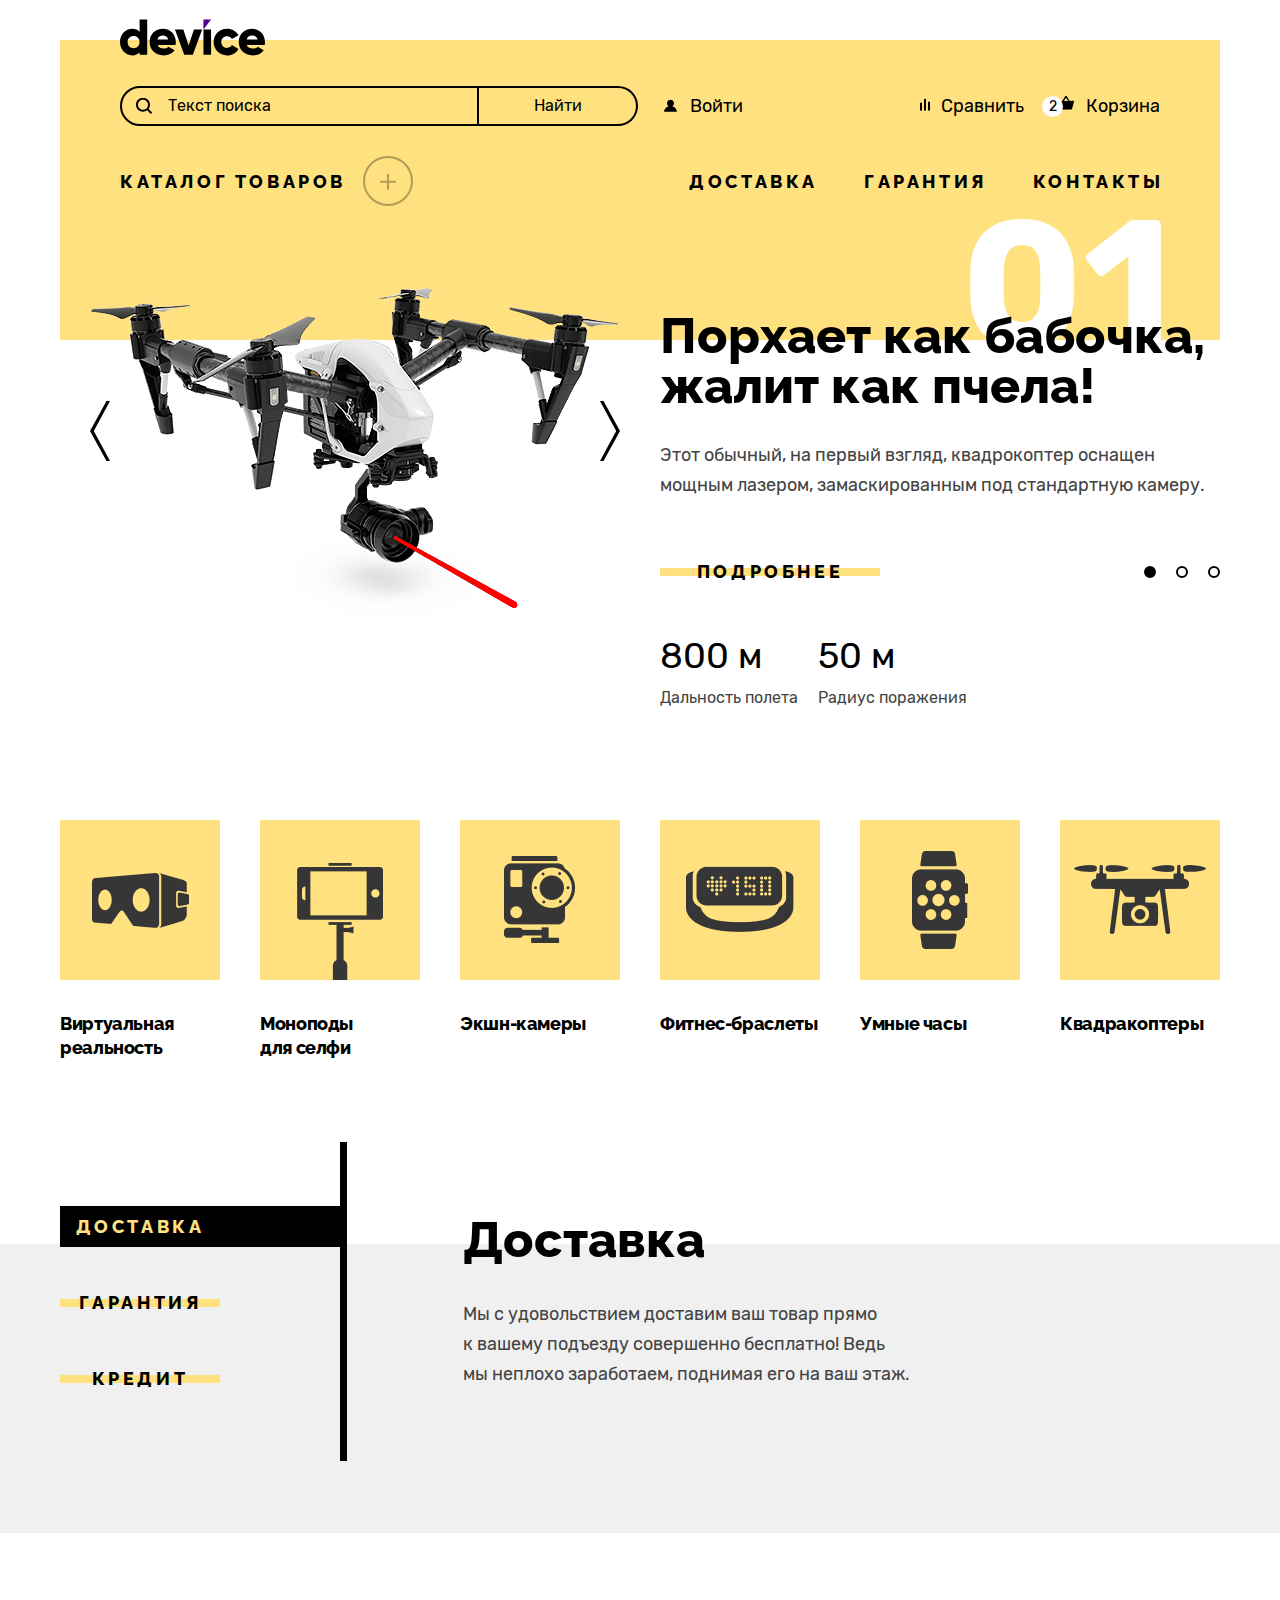
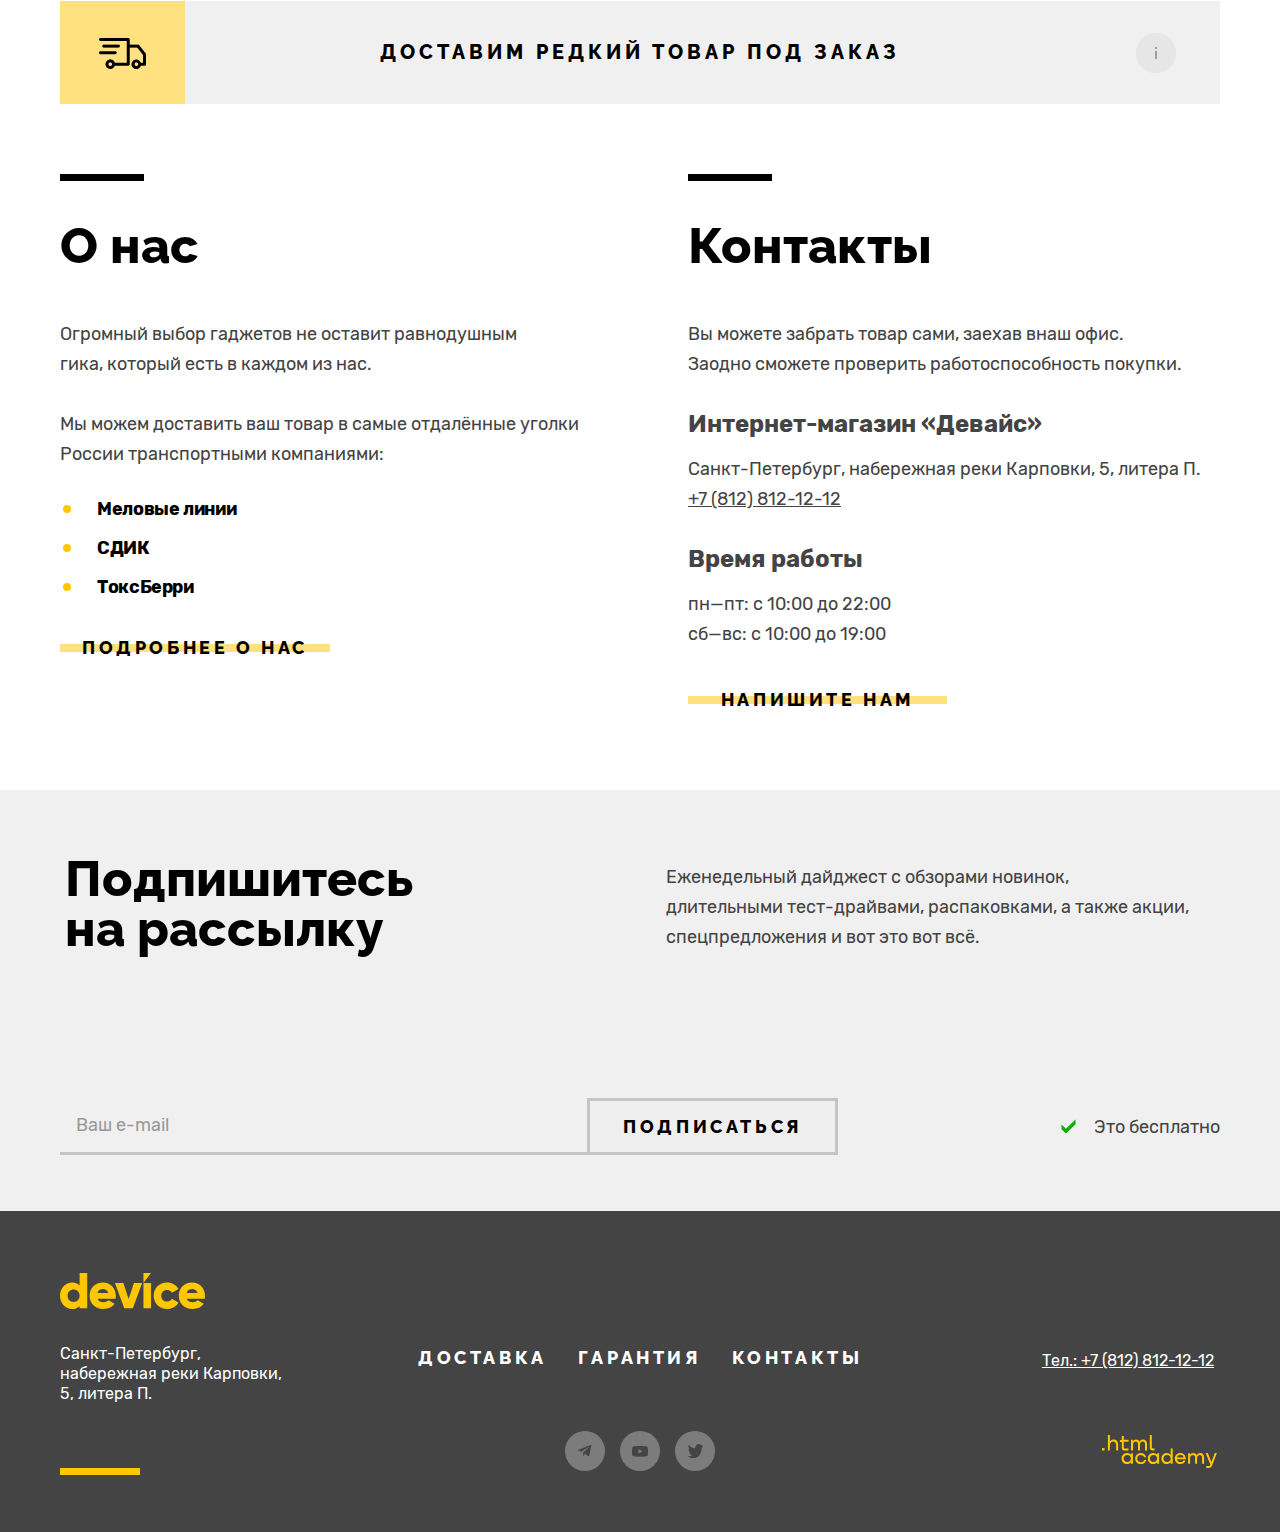
==== commit d14ff7c7: "мелочи" ====
--- a/index.html
+++ b/index.html
@@ -2,6 +2,8 @@
 <html lang="ru">
 <head>
   <link rel="stylesheet" href="styles/styles.css">
+  <link rel="icon" href="/favicon.ico">
+  <link rel="icon" type="image/png" href="images/favicon/favicon.png" sizes="32x32">
   <meta charset="utf-8">
   <title>HTML Academy: Девайс</title>
 </head>
--- a/styles/styles.css
+++ b/styles/styles.css
@@ -1,2765 +1,3247 @@
 @font-face {
-    font-family: "Raleway";
-    src: url("../fonts/raleway/raleway-800.woff2") format("woff2");
-    font-weight: 800;
-    font-style: normal;
-    font-display: swap;
+  font-family: "Raleway";
+  src: url("../fonts/raleway/raleway-800.woff2") format("woff2");
+  font-weight: 800;
+  font-style: normal;
+  font-display: swap;
 }
 
 @font-face {
-    font-family: "Rubik";
-    src: url("../fonts/rubik/rubik-400.woff2") format("woff2");
-    font-weight: 400;
-    font-style: normal;
-    font-display: swap;
+  font-family: "Rubik";
+  src: url("../fonts/rubik/rubik-400.woff2") format("woff2");
+  font-weight: 400;
+  font-style: normal;
+  font-display: swap;
 }
 
 @font-face {
-    font-family: "Rubik";
-    src: url("../fonts/rubik/rubik-700.woff2") format("woff2");
-    font-weight: 700;
-    font-style: normal;
-    font-display: swap;
+  font-family: "Rubik";
+  src: url("../fonts/rubik/rubik-700.woff2") format("woff2");
+  font-weight: 700;
+  font-style: normal;
+  font-display: swap;
 }
 
 html {
-    height: 100%;
+  height: 100%;
 }
 
 body {
-    margin: 0;
-    display: flex;
-    flex-direction: column;
-    min-height: 100%;
-    font-family: "Rubik", sans-serif;
-    font-weight: 400;
-    font-style: normal;
-    font-size: 18px;
-    line-height: 30px;
-    color: #444444;
+  margin: 0;
+  display: flex;
+  flex-direction: column;
+  min-height: 100%;
+  font-family: "Rubik", sans-serif;
+  font-weight: 400;
+  font-style: normal;
+  font-size: 18px;
+  line-height: 30px;
+  color: #444444;
 }
 
 .main-container {
-    flex-grow: 1;
+  flex-grow: 1;
 }
 
 .visually-hidden {
-    position: absolute;
-    width: 1px;
-    height: 1px;
-    margin: -1px;
-    border: 0;
-    padding: 0;
-    white-space: nowrap;
-    clip-path: inset(100%);
-    clip: rect(0 0 0 0);
-    overflow: hidden;
+  position: absolute;
+  width: 1px;
+  height: 1px;
+  margin: -1px;
+  border: 0;
+  padding: 0;
+  white-space: nowrap;
+  clip-path: inset(100%);
+  clip: rect(0 0 0 0);
+  overflow: hidden;
 }
 
 .main-header {
-    margin: 40px auto 0 auto;
-    width: 1160px;
-    min-height: 300px;
-    background-color: #ffe17f;
+  margin: 40px auto 0 auto;
+  width: 1160px;
+  min-height: 300px;
+  background-color: #ffe17f;
 }
 
 .navigation {
-    position: relative;
-    z-index: 3;
-}
-
-.navigation {
-    transform: translateY(-21px);
-    padding: 0 60px 0 60px;
+  position: relative;
+  z-index: 3;
+  transform: translateY(-21px);
+  padding: 0 60px 0 60px;
 }
 
 .header-logo {
-    margin-bottom: 30px;
+  margin-bottom: 30px;
 }
 
 .header-logo:focus-visible {
-    opacity: 1;
-    outline: 2px solid #7b61ff;
-    outline-offset: 2px;
+  opacity: 1;
+  outline: 2px solid #7b61ff;
+  outline-offset: 2px;
 }
 
 .header-logo:hover {
-    opacity: 0.6;
+  opacity: 0.6;
 }
 
 .header-logo:active {
-    opacity: 0.3;
+  opacity: 0.3;
 }
 
 .header-logo-link {
-    display: block;
-    width: 145px;
-    height: 37px;
-    margin-bottom: 30px;
+  display: block;
+  width: 145px;
+  height: 37px;
+  margin-bottom: 30px;
 }
 
 .header-logo-link:focus-visible {
-    opacity: 1;
-    outline: 2px solid #7b61ff;
-    outline-offset: 2px;
+  opacity: 1;
+  outline: 2px solid #7b61ff;
+  outline-offset: 2px;
 }
 
 .user-navigation {
-    display: flex;
-    flex-wrap: wrap;
-    align-items: center;
-    margin: 0 0 30px 0;
-    padding: 0;
-    list-style-type: none;
+  display: flex;
+  flex-wrap: wrap;
+  align-items: center;
+  margin: 0 0 30px 0;
+  padding: 0;
+  list-style-type: none;
 }
 
 .user-navigation-link {
-    color: #000000;
-    text-decoration: none;
+  color: #000000;
+  text-decoration: none;
 }
 
 .header-search-form {
-    position: relative;
-    display: flex;
-    margin-right: 26px;
+  position: relative;
+  display: flex;
+  margin-right: 26px;
 }
 
 .header-search-input {
-    width: 359px;
-    box-sizing: border-box;
-    border: 2px solid #000000;
-    border-radius: 50px 0 0 50px;
-    background-color: rgba(0, 0, 0, 0);
-    padding: 8px 46px;
-    color: #000000;
-    font-family: inherit;
-    font-size: 16px;
-    line-height: 20px;
-    background-color: #ffe17f;
+  width: 359px;
+  box-sizing: border-box;
+  border: 2px solid #000000;
+  border-radius: 50px 0 0 50px;
+  padding: 8px 46px;
+  color: #000000;
+  font-family: inherit;
+  font-size: 16px;
+  line-height: 20px;
+  background-color: #ffe17f;
 }
 
 .header-search-input:-webkit-autofill {
-    transition: background-color 5000s ease-in-out 0s;
+  transition: background-color 5000s ease-in-out 0s;
 }
 
 .header-search-input::placeholder {
-    color: #000000;
-    opacity: 0.3;
-    font-family: inherit;
-    font-size: 16px;
-    line-height: 20px;
+  color: #000000;
+  opacity: 0.3;
+  font-family: inherit;
+  font-size: 16px;
+  line-height: 20px;
 }
 
 .header-search-input:focus-visible,
 .header-search-input:focus {
-    outline: none;
-    box-shadow: none;
+  outline: none;
+  box-shadow: none;
 }
 
 .header-search-input:disabled {
-    opacity: 0.3;
+  opacity: 0.3;
 }
 
 .header-search-input:disabled ~ .search-icon {
-    opacity: 0.3;
+  opacity: 0.3;
 }
 
 .header-search-button {
-    width: 159px;
-    margin: 0;
-    cursor: pointer;
-    background-color: rgba(0, 0, 0, 0);
-    border: 2px solid #000000;
-    border-left: none;
-    border-radius: 0 50px 50px 0;
-    color: #000000;
-    font-family: inherit;
-    font-weight: 400;
-    font-size: 16px;
-    line-height: 20px;
-    padding-top: 8px;
-    padding-bottom: 8px;
+  width: 159px;
+  margin: 0;
+  cursor: pointer;
+  background-color: rgba(0, 0, 0, 0);
+  border: 2px solid #000000;
+  border-left: none;
+  border-radius: 0 50px 50px 0;
+  color: #000000;
+  font-family: inherit;
+  font-weight: 400;
+  font-size: 16px;
+  line-height: 20px;
+  padding-top: 8px;
+  padding-bottom: 8px;
 }
 
 .header-input-wrapper:focus-within {
-    outline: 2px solid #7b61ff;
-    outline-offset: 2px;
-}
-
-.header-search-button-wrapper:focus-within {
-    outline: 2px solid #7b61ff;
-    outline-offset: 2px;
+  outline: 2px solid #7b61ff;
+  outline-offset: 2px;
+}
+
+.header-search-button:focus-visible:before {
+  top: 0;
+  right: 0;
+  position: absolute;
+  display: block;
+  content: "";
+  height: 40px;
+  width: 159px;
+  outline: 2px solid #7b61ff;
+  outline-offset: 2px;
 }
 
 .header-search-button:focus-visible,
 .header-search-button:focus {
-    outline: none;
-    box-shadow: none;
+  outline: none;
+  box-shadow: none;
 }
 
 .header-search-button:hover {
-    background-color: #000000;
-    color: #ffffff;
+  background-color: #000000;
+  color: #ffffff;
 }
 
 .header-search-button:active {
-    background-color: #000000;
-    color: rgba(255, 255, 255, 0.3);
-    outline: none;
+  background-color: #000000;
+  color: rgba(255, 255, 255, 0.3);
+  outline: none;
 }
 
 .header-search-button:disabled {
-    opacity: 0.3;
+  opacity: 0.3;
 }
 
 .user-navigation-item.authorization,
 .user-navigation-item.login {
-    flex-grow: 1;
+  flex-grow: 1;
 }
 
 .user-navigation-link.login:hover,
 .user-navigation-link.authorization:hover,
 .user-navigation-link.compare:hover,
 .user-navigation-link.cart:hover {
-    opacity: 0.6;
+  opacity: 0.6;
 }
 
 .user-navigation-link.login:active,
 .user-navigation-link.authorization:active,
 .user-navigation-link.compare:active,
 .user-navigation-link.cart:active {
-    opacity: 0.3;
+  opacity: 0.3;
 }
 
 .user-navigation-link.authorization,
 .user-navigation-link.login {
-    padding: 5px 0 5px 26px;
+  padding: 5px 0 5px 26px;
 }
 
 .user-navigation-link.compare {
-    padding: 5px 0 5px 26px;
+  padding: 5px 0 5px 26px;
 }
 
 .user-navigation-link.cart {
-    padding: 5px 0 5px 44px;
+  padding: 5px 0 5px 44px;
 }
 
 .user-navigation-link.cart::before {
-    position: absolute;
-    left: 16px;
-    bottom: 12px;
-    content: "";
-    width: 16px;
-    height: 15px;
-    background-image: url("../images/icons/cart.svg");
-    background-repeat: no-repeat;
+  position: absolute;
+  left: 16px;
+  bottom: 12px;
+  content: "";
+  width: 16px;
+  height: 15px;
+  background-image: url("../images/icons/cart.svg");
+  background-repeat: no-repeat;
 }
 
 .search-icon {
-    position: absolute;
-    content: "";
-    width: 16px;
-    height: 17px;
-    background-image: url("../images/icons/search.svg");
-    background-repeat: no-repeat;
-    left: 16px;
-    bottom: 12px;
-}
-
-.header-search-input:disabled ~ .search-icon {
-    opacity: 0.3;
+  position: absolute;
+  content: "";
+  width: 16px;
+  height: 17px;
+  background-image: url("../images/icons/search.svg");
+  background-repeat: no-repeat;
+  left: 16px;
+  bottom: 12px;
 }
 
 .cart-count {
-    display: flex;
-    width: 21px;
-    height: 21px;
-    position: absolute;
-    background-color: #ffffff;
-    border: none;
-    border-radius: 50%;
-    font-family: inherit;
-    font-size: 14px;
-    line-height: 17px;
-    justify-content: center;
-    align-items: center;
-    left: 0px;
-    bottom: 5px;
+  display: flex;
+  width: 21px;
+  height: 21px;
+  position: absolute;
+  background-color: #ffffff;
+  border: none;
+  border-radius: 50%;
+  font-family: inherit;
+  font-size: 14px;
+  line-height: 17px;
+  justify-content: center;
+  align-items: center;
+  left: 0;
+  bottom: 5px;
 }
 
 .cart {
-    position: relative;
-    margin-left: 9px;
+  position: relative;
+  margin-left: 9px;
 }
 
 .main-navigation {
-    margin: 0;
-    display: flex;
-    flex-wrap: wrap;
-    padding: 0;
-    align-items: center;
-    list-style-type: none;
+  margin: 0;
+  display: flex;
+  flex-wrap: wrap;
+  padding: 0;
+  align-items: center;
+  list-style-type: none;
 }
 
 .main-navigation-item:last-child {
-    margin-right: -0.2em;
+  margin-right: -0.2em;
 }
 
 .main-navigation-item:not(:first-child) {
-    margin-left: 46px;
+  margin-left: 46px;
 }
 
 .main-navigation-link {
-    display: inline-block;
-    padding-top: 5px;
-    padding-bottom: 5px;
-    color: #000000;
-    text-decoration: none;
-    font-family: "Raleway", sans-serif;
-    font-style: normal;
-    font-weight: 800;
-    line-height: 21px;
-    letter-spacing: 0.2em;
-    text-transform: uppercase;
+  display: inline-block;
+  padding-top: 5px;
+  padding-bottom: 5px;
+  color: #000000;
+  text-decoration: none;
+  font-family: "Raleway", sans-serif;
+  font-style: normal;
+  font-weight: 800;
+  line-height: 21px;
+  letter-spacing: 0.2em;
+  text-transform: uppercase;
 }
 
 .main-navigation-link.active {
-    border-bottom: 2px solid #000000;
+  border-bottom: 2px solid #000000;
 }
 
 
 .main-navigation-item:not(:first-child):hover {
-    opacity: 0.6;
+  opacity: 0.6;
 }
 
 .main-navigation-item:not(:first-child):active {
-    opacity: 0.3;
+  opacity: 0.3;
 }
 
 .main-navigation-link:focus-visible {
-    outline: 2px solid #7b61ff;
-    outline-offset: 2px;
+  outline: 2px solid #7b61ff;
+  outline-offset: 2px;
 }
 
 .catalog {
-    position: relative;
-    padding-right: 66px;
-    flex-grow: 1;
+  position: relative;
+  padding-right: 66px;
+  flex-grow: 1;
 }
 
 .main-navigation-link.catalog {
-    padding-left: 0;
-    background-color: rgba(0, 0, 0, 0);
-    border: none;
-    color: #000000;
-    text-decoration: none;
-    font-family: "Raleway", sans-serif;
-    font-style: normal;
-    font-weight: 800;
-    font-size: 18px;
-    line-height: 21px;
-    letter-spacing: 0.2em;
-    text-transform: uppercase;
+  padding-left: 0;
+  padding-top: 15px;
+  padding-bottom: 15px;
+  background-color: rgba(0, 0, 0, 0);
+  border: none;
+  color: #000000;
+  text-decoration: none;
+  font-family: "Raleway", sans-serif;
+  font-style: normal;
+  font-weight: 800;
+  font-size: 18px;
+  line-height: 21px;
+  letter-spacing: 0.2em;
+  text-transform: uppercase;
 }
 
 .sub-catalog-menu {
-    position: absolute;
-    z-index: 5;
-    width: 1040px;
-    left: -60px;
-    top: 60px;
-    display: grid;
-    gap: 30px;
-    grid-template-columns: 222px 182px 222px;
-    padding: 4px 60px 38px 60px;
-    background-color: #ffe17f;
-    list-style-type: none;
+  position: absolute;
+  z-index: 5;
+  width: 1040px;
+  left: -60px;
+  top: 60px;
+  display: grid;
+  gap: 30px;
+  grid-template-columns: 222px 182px 222px;
+  padding: 4px 60px 38px 60px;
+  background-color: #ffe17f;
+  list-style-type: none;
 }
 
 .sub-catalog-item {
-    display: block;
-    line-height: 0;
-    margin-bottom: 18px;
+  display: block;
+  line-height: 0;
+  margin-bottom: 18px;
 }
 
 .sub-catalog-link {
-    color: #000000;
-    font-size: 16px;
-    line-height: 18px;
-    text-decoration: none;
+  color: #000000;
+  font-size: 16px;
+  line-height: 18px;
+  text-decoration: none;
 }
 
 .header-input-wrapper {
-    position: relative;
+  position: relative;
 }
 
 .sub-catalog-list {
-    padding: 0;
+  padding: 0;
 }
 
 .logout {
-    padding-top: 5px;
-    padding-bottom: 5px;
-    margin-left: 25px;
-    color: rgba(0, 0, 0, 0.3);
-    text-decoration: none;
+  padding-top: 5px;
+  padding-bottom: 5px;
+  margin-left: 25px;
+  color: rgba(0, 0, 0, 0.3);
+  text-decoration: none;
 }
 
 .user-navigation-link:focus-visible {
-    outline: 2px solid #7b61ff;
-    outline-offset: 2px;
+  outline: 2px solid #7b61ff;
+  outline-offset: 2px;
 }
 
 .logout:focus-visible {
-    outline: 2px solid #7b61ff;
-    outline-offset: 2px;
+  outline: 2px solid #7b61ff;
+  outline-offset: 2px;
 }
 
 .user-navigation-item.login,
 .user-navigation-item.authorization,
 .user-navigation-item.compare,
 .user-navigation-item.cart {
-    position: relative;
+  position: relative;
 }
 
 .user-navigation-link.authorization::before,
 .user-navigation-link.login::before {
-    position: absolute;
-    left: 0;
-    bottom: 9px;
-    content: "";
-    width: 13px;
-    height: 13px;
-    background-image: url("../images/icons/authorization.svg");
-    background-repeat: no-repeat;
+  position: absolute;
+  left: 0;
+  bottom: 9px;
+  content: "";
+  width: 13px;
+  height: 13px;
+  background-image: url("../images/icons/authorization.svg");
+  background-repeat: no-repeat;
 }
 
 .user-navigation-link.compare::before {
-    position: absolute;
-    left: 5px;
-    bottom: 10px;
-    content: "";
-    width: 10px;
-    height: 13px;
-    background-image: url("../images/icons/compare.svg");
-    background-repeat: no-repeat;
+  position: absolute;
+  left: 5px;
+  bottom: 10px;
+  content: "";
+  width: 10px;
+  height: 13px;
+  background-image: url("../images/icons/compare.svg");
+  background-repeat: no-repeat;
 }
 
 .catalog-toggler {
-    position: absolute;
-    top: 0;
-    left: 243px;
-    z-index: 1;
-    box-sizing: border-box;
-    width: 50px;
-    height: 50px;
-    border-radius: 50%;
-    border: 2px solid #000000;
-    opacity: 0.3;
-    background-image: url("../images/icons/plus.svg");
-    background-repeat: no-repeat;
-    background-position: center;
+  position: absolute;
+  top: 0;
+  left: 243px;
+  z-index: 1;
+  box-sizing: border-box;
+  width: 50px;
+  height: 50px;
+  border-radius: 50%;
+  border: 2px solid #000000;
+  opacity: 0.3;
+  background-image: url("../images/icons/plus.svg");
+  background-repeat: no-repeat;
+  background-position: center;
 }
 
 .catalog-toggler-active {
-    position: absolute;
-    top: 0;
-    left: 243px;
-    z-index: 1;
-    box-sizing: border-box;
-    width: 50px;
-    height: 50px;
-    border-radius: 50%;
-    border: 2px solid #000000;
-    opacity: 0.3;
-    background-image: url("../images/icons/dash.svg");
-    background-repeat: no-repeat;
-    background-position: center;
-}
-
-.main-navigation-link.catalog {
-    padding-top: 15px;
-    padding-bottom: 15px;
+  position: absolute;
+  top: 0;
+  left: 243px;
+  z-index: 1;
+  box-sizing: border-box;
+  width: 50px;
+  height: 50px;
+  border-radius: 50%;
+  border: 2px solid #000000;
+  opacity: 0.3;
+  background-image: url("../images/icons/dash.svg");
+  background-repeat: no-repeat;
+  background-position: center;
 }
 
 .main-navigation-link.catalog:hover .catalog-toggler,
 .main-navigation-link.catalog:hover .catalog-toggler-active {
-    opacity: 1;
+  opacity: 1;
 }
 
 .sub-catalog-link.active {
-    border-bottom: 1px solid #000000;
+  border-bottom: 1px solid #000000;
 }
 
 .sub-catalog-link:focus-visible {
-    outline: 2px solid #7b61ff;
-    outline-offset: 2px;
+  outline: 2px solid #7b61ff;
+  outline-offset: 2px;
 }
 
 .sub-catalog-link:hover {
-    opacity: 0.6;
+  opacity: 0.6;
 }
 
 .sub-catalog-link:active {
-    opacity: 0.3;
+  opacity: 0.3;
 }
 
 .tooltip {
-    position: absolute;
-    z-index: 6;
-    content: "";
-    width: 320px;
-    left: -116px;
-    top: 35px;
-    background-color: #000000;
+  position: absolute;
+  z-index: 7;
+  content: "";
+  width: 320px;
+  left: -116px;
+  top: 35px;
+  background-color: #000000;
 }
 
 .tooltip::before {
-    position: absolute;
-    top: -6px;
-    left: calc(50% - 7px);
-    width: 14px;
-    height: 7px;
-    content: "";
-    background-image: url("../images/icons/tooltip-arrow.svg");
-    background-repeat: no-repeat;
-    background-position: center;
+  position: absolute;
+  top: -6px;
+  left: calc(50% - 7px);
+  width: 14px;
+  height: 7px;
+  content: "";
+  background-image: url("../images/icons/tooltip-arrow.svg");
+  background-repeat: no-repeat;
+  background-position: center;
 }
 
 .goods-list {
-    padding: 0;
-    list-style-type: none;
-    padding-right: 20px;
-    padding-left: 20px;
+  padding: 0;
+  list-style-type: none;
+  padding-right: 20px;
+  padding-left: 20px;
 }
 
 .goods-item {
-    display: flex;
-    justify-content: space-between;
-    padding: 20px 0 20px 0;
+  display: flex;
+  justify-content: space-between;
+  padding: 20px 0 20px 0;
 }
 
 .goods-link {
-    display: grid;
-    grid-template-columns: 39px 170px;
-    gap: 23px;
-    text-decoration: none;
-    font-family: 'Rubik', sans-serif;
-    font-style: normal;
-    font-weight: 400;
-    font-size: 16px;
-    line-height: 20px;
-    color: #ffffff;
+  display: grid;
+  grid-template-columns: 39px 170px;
+  gap: 23px;
+  text-decoration: none;
+  font-family: "Rubik", sans-serif;
+  font-style: normal;
+  font-weight: 400;
+  font-size: 16px;
+  line-height: 20px;
+  color: #ffffff;
 }
 
 .goods-link:focus-visible {
-    outline: 2px solid #7b61ff;
-    outline-offset: 2px;
+  outline: 2px solid #7b61ff;
+  outline-offset: 2px;
 }
 
 .goods-link:hover {
-    opacity: 0.6;
+  opacity: 0.6;
 }
 
 .goods-link:active {
-    opacity: 0.3;
+  opacity: 0.3;
 }
 
 .delete-good-button {
-    width: 10px;
-    height: 10px;
-    align-self: start;
-    justify-self: end;
-    border: none;
-    padding: 0;
-    background-image: url("../images/icons/item-delete-background.svg");
-    background-repeat: no-repeat;
-    background-position: center;
-    background-color: rgba(0, 0, 0, 0);
+  width: 10px;
+  height: 10px;
+  align-self: start;
+  justify-self: end;
+  border: none;
+  padding: 0;
+  background-image: url("../images/icons/item-delete-background.svg");
+  background-repeat: no-repeat;
+  background-position: center;
+  background-color: rgba(0, 0, 0, 0);
 }
 
 .delete-good-button:hover {
-    opacity: 0.6;
+  opacity: 0.6;
 }
 
 .delete-good-button:active {
-    opacity: 0.3;
+  opacity: 0.3;
 }
 
 .delete-good-button:focus-visible {
-    outline: 2px solid #7b61ff;
-    outline-offset: 2px;
+  outline: 2px solid #7b61ff;
+  outline-offset: 2px;
 }
 
 .cart-information {
-    display: flex;
-    align-self: center;
-    flex-wrap: wrap;
-    padding-right: 20px;
-    padding-left: 20px;
-    justify-content: space-between;
-    list-style-type: none;
-    font-family: 'Rubik', sans-serif;
-    font-style: normal;
-    font-weight: 400;
-    font-size: 16px;
-    line-height: 20px;
-    color: #ffffff;
-    background-color: #1a1a1a;
+  display: flex;
+  align-self: center;
+  flex-wrap: wrap;
+  padding-right: 20px;
+  padding-left: 20px;
+  justify-content: space-between;
+  list-style-type: none;
+  font-family: "Rubik", sans-serif;
+  font-style: normal;
+  font-weight: 400;
+  font-size: 16px;
+  line-height: 20px;
+  color: #ffffff;
+  background-color: #1a1a1a;
 }
 
 .goods-total,
 .goods-total-price {
-    margin: 12px 0 12px 0;
+  margin: 12px 0 12px 0;
 }
 
 .cart-button {
-    display: flex;
-    width: 280px;
-    min-height: 50px;
-    align-items: center;
-    justify-content: center;
-    margin: 20px auto 20px auto;
-    background-color: #ffffff;
-    text-decoration: none;
-    font-family: 'Raleway', sans-serif;
-    font-style: normal;
-    font-weight: 800;
-    font-size: 18px;
-    line-height: 21px;
-    letter-spacing: 0.2em;
-    text-transform: uppercase;
-    color: #000000;
-    border: none;
+  display: flex;
+  width: 280px;
+  min-height: 50px;
+  align-items: center;
+  justify-content: center;
+  margin: 20px auto 20px auto;
+  background-color: #ffffff;
+  text-decoration: none;
+  font-family: "Raleway", sans-serif;
+  font-style: normal;
+  font-weight: 800;
+  font-size: 18px;
+  line-height: 21px;
+  letter-spacing: 0.2em;
+  text-transform: uppercase;
+  color: #000000;
+  border: none;
 }
 
 .cart-button:focus-visible {
-    outline: 2px solid #7b61ff;
-    outline-offset: 2px;
+  outline: 2px solid #7b61ff;
+  outline-offset: 2px;
 }
 
 .cart-button:hover {
-    background-color: #ffe17f;
+  background-color: #ffe17f;
 }
 
 .cart-button:active {
-    color: rgba(0, 0, 0, 0.3);
+  color: rgba(0, 0, 0, 0.3);
 }
 
 .cart-button:disabled {
-    color: rgba(0, 0, 0, 0.3);
-    background-color: #ffffff;
+  color: rgba(0, 0, 0, 0.3);
+  background-color: #ffffff;
 }
 
 .goods-image {
-    max-width: 100%;
-    object-fit: contain;
-    display: block;
+  max-width: 100%;
+  object-fit: contain;
+  display: block;
 }
 
 .slider {
-    position: relative;
-    z-index: 4;
-    margin: -150px auto 0 auto;
-    width: 1160px;
+  position: relative;
+  z-index: 4;
+  margin: -150px auto 0 auto;
+  width: 1160px;
 }
 
 .slider-buttons {
-    position: absolute;
-    width: 530px;
-    display: flex;
-    justify-content: space-between;
-    left: 30px;
-    top: 211px;
+  position: absolute;
+  width: 530px;
+  display: flex;
+  justify-content: space-between;
+  left: 30px;
+  top: 211px;
 }
 
 .slider-button-before {
-    display: block;
-    width: 20px;
-    height: 60px;
-    content: "";
-    background-color: rgba(0, 0, 0, 0);
-    border: none;
-    background-image: url("../images/icons/slider-arrow-before.svg");
-    background-repeat: no-repeat;
-    cursor: pointer;
+  display: block;
+  width: 20px;
+  height: 60px;
+  content: "";
+  background-color: rgba(0, 0, 0, 0);
+  border: none;
+  background-image: url("../images/icons/slider-arrow-before.svg");
+  background-repeat: no-repeat;
+  cursor: pointer;
 }
 
 .slider-button-after {
-    display: block;
-    width: 20px;
-    height: 60px;
-    content: "";
-    background-color: rgba(0, 0, 0, 0);
-    border: none;
-    background-image: url("../images/icons/slider-arrow-before.svg");
-    background-repeat: no-repeat;
-    transform: rotate(180deg);
-    cursor: pointer;
+  display: block;
+  width: 20px;
+  height: 60px;
+  content: "";
+  background-color: rgba(0, 0, 0, 0);
+  border: none;
+  background-image: url("../images/icons/slider-arrow-before.svg");
+  background-repeat: no-repeat;
+  transform: rotate(180deg);
+  cursor: pointer;
 }
 
 .slider-button-before:focus-visible,
 .slider-button-after:focus-visible {
-    outline: 2px solid #7b61ff;
-    outline-offset: 2px;
+  outline: 2px solid #7b61ff;
+  outline-offset: 2px;
 }
 
 .slider-button-before:hover,
 .slider-button-after:hover {
-    opacity: 0.6;
+  opacity: 0.6;
 }
 
 .slider-button-before:active,
 .slider-button-after:active {
-    opacity: 0.3;
+  opacity: 0.3;
 }
 
 .slider-button-before:disabled,
 .slider-button-after:disabled {
-    opacity: 0.1;
-    cursor: inherit;
+  opacity: 0.1;
+  cursor: inherit;
 }
 
 .slider-list {
-    list-style-type: none;
-    padding: 0;
-    margin: 0;
+  list-style-type: none;
+  padding: 0;
+  margin: 0;
 }
 
 .slider-item {
-    position: relative;
-    display: flex;
-    flex-wrap: wrap;
-    justify-content: space-between;
+  position: relative;
+  display: flex;
+  flex-wrap: wrap;
+  justify-content: space-between;
 }
 
 .slider-number {
-    position: absolute;
-    right: 48px;
-    top: -40px;
-    z-index: -1;
-    font-family: 'Rubik', sans-serif;
-    font-style: normal;
-    font-weight: 700;
-    font-size: 180px;
-    line-height: 30px;
-    color: #ffffff;
+  position: absolute;
+  right: 48px;
+  top: -40px;
+  z-index: -1;
+  font-family: "Rubik", sans-serif;
+  font-style: normal;
+  font-weight: 700;
+  font-size: 180px;
+  line-height: 30px;
+  color: #ffffff;
 }
 
 .slider-title {
-    margin: 0;
-    font-family: 'Raleway', sans-serif;
-    font-style: normal;
-    font-weight: 800;
-    font-size: 50px;
-    line-height: 50px;
-    color: #000000;
+  margin: 0;
+  font-family: "Raleway", sans-serif;
+  font-style: normal;
+  font-weight: 800;
+  font-size: 50px;
+  line-height: 50px;
+  color: #000000;
 }
 
 .slider-description {
-    margin: 29px 0 0 0;
+  margin: 29px 0 0 0;
 }
 
 .slider-links-wrapper {
-    display: flex;
-    flex-wrap: wrap;
-    justify-content: space-between;
-    align-items: center;
-    margin-top: 51px;
+  display: flex;
+  flex-wrap: wrap;
+  justify-content: space-between;
+  align-items: center;
+  margin-top: 51px;
 }
 
 .slider-link {
-    display: block;
-    position: relative;
-    padding: 10px 0;
-    min-width: 220px;
-    text-decoration: none;
-    color: #000000;
-    font-family: 'Raleway', sans-serif;
-    font-style: normal;
-    font-weight: 800;
-    font-size: 18px;
-    line-height: 21px;
-    text-align: center;
-    letter-spacing: 0.2em;
-    text-transform: uppercase;
+  display: block;
+  position: relative;
+  padding: 10px 0;
+  min-width: 220px;
+  text-decoration: none;
+  color: #000000;
+  font-family: "Raleway", sans-serif;
+  font-style: normal;
+  font-weight: 800;
+  font-size: 18px;
+  line-height: 21px;
+  text-align: center;
+  letter-spacing: 0.2em;
+  text-transform: uppercase;
 }
 
 .slider-link:focus-visible {
-    outline: 2px solid #7b61ff;
-    outline-offset: -1px;
+  outline: 2px solid #7b61ff;
+  outline-offset: -1px;
 }
 
 .slider-link:hover {
-    background-color: #ffe17f;
+  background-color: #ffe17f;
 }
 
 .slider-link:active {
-    background-color: #ffcc33;
+  background-color: #ffcc33;
 }
 
 .slider-link.disabled {
-    opacity: 0.1;
-    cursor: inherit;
-    z-index: -1;
+  opacity: 0.1;
+  cursor: inherit;
+  z-index: -1;
 }
 
 .slider-link:after {
-    position: absolute;
-    background-color: #ffe17f;
-    content: "";
-    height: 8px;
-    width: 100%;
-    right: 0px;
-    bottom: 16px;
-    z-index: -1;
+  position: absolute;
+  background-color: #ffe17f;
+  content: "";
+  height: 8px;
+  width: 100%;
+  right: 0;
+  bottom: 16px;
+  z-index: -1;
 }
 
 .slider-pagination {
-    display: flex;
-    flex-wrap: wrap;
-    list-style-type: none;
-    padding: 0;
-    margin: 0;
+  display: flex;
+  flex-wrap: wrap;
+  list-style-type: none;
+  padding: 0;
+  margin: 0;
 }
 
 .specification-list {
-    display: flex;
-    flex-wrap: wrap;
-    padding: 0;
-    margin: 49px 0 0 0;
+  display: flex;
+  flex-wrap: wrap;
+  padding: 0;
+  margin: 49px 0 0 0;
 }
 
 .specification-item {
-    display: flex;
-    flex-direction: column;
-    margin-right: 20px;
+  display: flex;
+  flex-direction: column;
+  margin-right: 20px;
 }
 
 .specification-title {
-    font-size: 16px;
-    order: 2;
-    margin-bottom: 20px;
+  font-size: 16px;
+  order: 2;
+  margin-bottom: 20px;
 }
 
 .specification-description {
-    padding: 0;
-    margin: 0 0 12px 0;
-    font-family: 'Rubik', sans-serif;
-    font-style: normal;
-    font-weight: 400;
-    font-size: 36px;
-    line-height: 30px;
-    color: #000000;
+  padding: 0;
+  margin: 0 0 12px 0;
+  font-family: "Rubik", sans-serif;
+  font-style: normal;
+  font-weight: 400;
+  font-size: 36px;
+  line-height: 30px;
+  color: #000000;
 }
 
 .slider-image {
-    order: 1;
-    width: 560px;
-    object-fit: cover;
-    vertical-align: top;
+  order: 1;
+  width: 560px;
+  object-fit: cover;
+  vertical-align: top;
 }
 
 .slider-description-wrapper {
-    position: relative;
-    margin-top: 121px;
-    width: 560px;
-    order: 2;
+  position: relative;
+  margin-top: 121px;
+  width: 560px;
+  order: 2;
 }
 
 .slider-pagination-item:not(:last-child) {
-    margin-right: 20px;
+  margin-right: 20px;
 }
 
 .slider-pagination-button {
-    display: block;
-    padding: 0;
-    margin: 0;
-    width: 12px;
-    height: 12px;
-    box-sizing: border-box;
-    border-radius: 50%;
-    background-color: #ffffff;
-    border: 2px solid #000000;
-    cursor: pointer;
+  display: block;
+  padding: 0;
+  margin: 0;
+  width: 12px;
+  height: 12px;
+  box-sizing: border-box;
+  border-radius: 50%;
+  background-color: #ffffff;
+  border: 2px solid #000000;
+  cursor: pointer;
 }
 
 .slider-pagination-item:focus-within {
-    outline: 2px solid #7b61ff;
-    outline-offset: 2px;
+  outline: 2px solid #7b61ff;
+  outline-offset: 2px;
 }
 
 .slider-pagination-button:hover {
-    opacity: 0.6;
+  opacity: 0.6;
 }
 
 .slider-pagination-button:active {
-    opacity: 0.3;
+  opacity: 0.3;
 }
 
 .slider-pagination-button:disabled {
-    opacity: 0.1;
-    cursor: inherit;
+  opacity: 0.1;
+  cursor: inherit;
 }
 
 .slider-pagination-button.current {
-    background-color: #000000;
+  background-color: #000000;
 }
 
 .categories {
-    margin: 0 auto;
-    width: 1160px;
+  margin: 0 auto;
+  width: 1160px;
 }
 
 .categories-list {
-    display: flex;
-    flex-wrap: wrap;
-    padding: 0;
-    list-style-type: none;
-    margin: 70px 0 0 0;
+  display: flex;
+  flex-wrap: wrap;
+  padding: 0;
+  list-style-type: none;
+  margin: 70px 0 0 0;
 }
 
 .categories-item {
-    width: 160px;
+  width: 160px;
 }
 
 .categories-item:not(:nth-child(6n)) {
-    margin-right: 40px;
+  margin-right: 40px;
 }
 
 .categories-link {
-    display: block;
-    text-decoration: none;
-    font-family: 'Raleway', sans-serif;
-    font-style: normal;
-    font-weight: 800;
-    font-size: 18px;
-    line-height: 24px;
-    letter-spacing: -0.02em;
-    color: #000000;
+  display: block;
+  text-decoration: none;
+  font-family: "Raleway", sans-serif;
+  font-style: normal;
+  font-weight: 800;
+  font-size: 18px;
+  line-height: 24px;
+  letter-spacing: -0.02em;
+  color: #000000;
 }
 
 .categories-link:focus-visible,
 .categories-title:focus-visible {
-    outline:none;
+  outline: none;
 }
 
 .categories-link:focus-within {
-    outline: 2px solid #7b61ff;
-    outline-offset: 2px;
-}
-
-/*.categories-item:focus-within {
-    outline: 2px solid #7b61ff;
-    outline-offset: 2px;
-}*/
+  outline: 2px solid #7b61ff;
+  outline-offset: 2px;
+}
 
 .categories-link:hover .categories-image {
-    background-color: #ffc700;
+  background-color: #ffc700;
 }
 
 .categories-link:active .categories-image,
 .categories-link:active .categories-title {
-    opacity: 0.3;
+  opacity: 0.3;
 }
 
 .categories-image {
-    object-fit: contain;
-    vertical-align: top;
-    background-color: #ffe17f;
+  object-fit: contain;
+  vertical-align: top;
+  background-color: #ffe17f;
 }
 
 .categories-title {
-    margin-top: 32px;
-    margin-bottom: 0;
+  margin-top: 32px;
+  margin-bottom: 0;
 }
 
 .features {
-    background: linear-gradient(#f0f0f0, #f0f0f0) no-repeat 0 102px;
-    margin-top: 82px;
+  background: linear-gradient(#f0f0f0, #f0f0f0) no-repeat 0 102px;
+  margin-top: 82px;
 }
 
 .features-wrapper {
-    display: flex;
-    margin: 0 auto;
-    width: 1160px;
+  display: flex;
+  margin: 0 auto;
+  width: 1160px;
 }
 
 .features-list-toggle {
-    margin: 0 0 72px 0;
-    padding: 64px 0 62px 0;
-    list-style-type: none;
-    border-right: 7px solid #000000;
+  margin: 0 0 72px 0;
+  padding: 64px 0 62px 0;
+  list-style-type: none;
+  border-right: 7px solid #000000;
 }
 
 .features-item-toggle {
-    width: 280px;
+  width: 280px;
 }
 
 .features-item-toggle:not(:last-child) {
-    margin-bottom: 35px;
+  margin-bottom: 35px;
 }
 
 .features-toggle-button {
-    display: block;
-    position: relative;
-    padding: 10px 0;
-    border: none;
-    background-color: rgba(0, 0, 0, 0);
-    text-decoration: none;
-    color: #000000;
-    font-family: 'Raleway', sans-serif;
-    font-style: normal;
-    font-weight: 800;
-    font-size: 18px;
-    line-height: 21px;
-    letter-spacing: 0.2em;
-    text-transform: uppercase;
-    z-index: 2;
+  display: block;
+  position: relative;
+  padding: 10px 0;
+  border: none;
+  background-color: rgba(0, 0, 0, 0);
+  text-decoration: none;
+  color: #000000;
+  font-family: "Raleway", sans-serif;
+  font-style: normal;
+  font-weight: 800;
+  font-size: 18px;
+  line-height: 21px;
+  letter-spacing: 0.2em;
+  text-transform: uppercase;
+  z-index: 2;
 }
 
 .features-toggle-button-text {
-    display: block;
-    width: 160px;
-    text-align: center;
+  display: block;
+  width: 160px;
+  text-align: center;
 }
 
 .features-toggle-button:after {
-    position: absolute;
-    background-color: #ffe17f;
-    content: "";
-    height: 8px;
-    width: 100%;
-    right: 0px;
-    bottom: 16px;
-    z-index: -1;
+  position: absolute;
+  background-color: #ffe17f;
+  content: "";
+  height: 8px;
+  width: 100%;
+  right: 0;
+  bottom: 16px;
+  z-index: -1;
 }
 
 .features-item-toggle.current .features-toggle-button {
-    width: 100%;
-    color: #ffe17f;
-    background-color: #000000;
-    text-align: left;
+  width: 100%;
+  color: #ffe17f;
+  background-color: #000000;
+  text-align: left;
 }
 
 .features-item-toggle.current .features-toggle-button:focus-visible {
-    outline: 2px solid #7b61ff;
-    outline-offset: 2px;
+  outline: 2px solid #7b61ff;
+  outline-offset: 2px;
 }
 
 .features-item-toggle.current .features-toggle-button:after {
-    content: none;
+  content: none;
 }
 
 .features-list {
-    margin: 0 0 72px 0;
-    padding: 0 28px 0 116px;
-    list-style-type: none;
-    display: flex;
-    flex-wrap: wrap;
-    align-items: center;
+  margin: 0 0 72px 0;
+  padding: 0 28px 0 116px;
+  list-style-type: none;
+  display: flex;
+  flex-wrap: wrap;
+  align-items: center;
 }
 
 .features-item {
-    position: relative;
-    width: 694px;
-    display: flex;
-    flex-wrap: wrap;
-    justify-content: space-between;
+  position: relative;
+  width: 694px;
+  display: flex;
+  flex-wrap: wrap;
+  justify-content: space-between;
 }
 
 .features-item.delivery .features-item-text-wrapper::after {
-    position: absolute;
-    right: 0;
-    top: calc(50% - 100px);
-    width: 180px;
-    height: 200px;
-    content: "";
-    background-repeat: no-repeat;
-    background-position: right center;
-    background-image: url("../images/delivery.png");
+  position: absolute;
+  right: 0;
+  top: calc(50% - 100px);
+  width: 180px;
+  height: 200px;
+  content: "";
+  background-repeat: no-repeat;
+  background-position: right center;
+  background-image: url("../images/delivery.png");
 }
 
 .features-item.guaranty .features-item-text-wrapper::after {
-    position: absolute;
-    top: calc(50% - 100px);
-    width: 180px;
-    height: 200px;
-    content: "";
-    background-repeat: no-repeat;
-    background-position: right center;
-    background-image: url("../images/guaranty.png");
-    right: -35px;
+  position: absolute;
+  top: calc(50% - 100px);
+  width: 180px;
+  height: 200px;
+  content: "";
+  background-repeat: no-repeat;
+  background-position: right center;
+  background-image: url("../images/guaranty.png");
+  right: -35px;
 }
 
 .features-item.credit .features-item-text-wrapper::after {
-    position: absolute;
-    top: calc(50% - 100px);
-    width: 180px;
-    height: 200px;
-    content: "";
-    background-repeat: no-repeat;
-    background-position: right center;
-    background-image: url("../images/credit.png");
-    right: -35px;
+  position: absolute;
+  top: calc(50% - 100px);
+  width: 180px;
+  height: 200px;
+  content: "";
+  background-repeat: no-repeat;
+  background-position: right center;
+  background-image: url("../images/credit.png");
+  right: -35px;
 }
 
 .features-item-text-wrapper {
-    width: 475px;
+  width: 475px;
 }
 
 .features-item-title {
-    margin: 0;
-    font-family: 'Raleway', sans-serif;
-    font-style: normal;
-    font-weight: 800;
-    font-size: 50px;
-    line-height: 50px;
-    color: #000000;
+  margin: 0;
+  font-family: "Raleway", sans-serif;
+  font-style: normal;
+  font-weight: 800;
+  font-size: 50px;
+  line-height: 50px;
+  color: #000000;
 }
 
 .features-item-description {
-    margin: 34px 0 0 0;
-    font-family: 'Rubik', sans-serif;
-    font-style: normal;
-    font-weight: 400;
-    font-size: 18px;
-    line-height: 30px;
-    color: #444444;
+  margin: 34px 0 0 0;
+  font-family: "Rubik", sans-serif;
+  font-style: normal;
+  font-weight: 400;
+  font-size: 18px;
+  line-height: 30px;
+  color: #444444;
 }
 
 .features-toggle-button:focus-visible {
-    outline: 2px solid #7b61ff;
-    outline-offset: -1px;
+  outline: 2px solid #7b61ff;
+  outline-offset: -1px;
 }
 
 .features-toggle-button:hover {
-    background-color: #ffe17f;
+  background-color: #ffe17f;
 }
 
 .features-toggle-button:active {
-    background-color: #ffcc33;
+  background-color: #ffcc33;
 }
 
 .features-toggle-button:active::after {
-    background-color: #ffcc33;
+  background-color: #ffcc33;
 }
 
 .features-item-toggle.current .features-toggle-button:hover {
-    background-color: #000000;
-    opacity: 0.6;
+  background-color: #000000;
+  opacity: 0.6;
 }
 
 .features-item-toggle.current .features-toggle-button:active {
-    background-color: #000000;
-    opacity: 0.3;
+  background-color: #000000;
+  opacity: 0.3;
 }
 
 .features-toggle-button.disabled {
-    opacity: 0.1;
-    cursor: inherit;
-    z-index: -1;
+  opacity: 0.1;
+  cursor: inherit;
+  z-index: -1;
 }
 
 .promo {
-    position: relative;
-    margin: 68px auto 0 auto;
-    width: 1160px;
+  position: relative;
+  margin: 68px auto 0 auto;
+  width: 1160px;
 }
 
 .promo-button {
-    position: relative;
-    display: block;
-    box-sizing: border-box;
-    padding: 40px 150px 40px 150px;
-    margin: 0;
-    width: 100%;
-    font-family: 'Raleway', sans-serif;
-    font-style: normal;
-    font-weight: 800;
-    font-size: 20px;
-    line-height: 23px;
-    text-align: center;
-    letter-spacing: 0.2em;
-    text-transform: uppercase;
-    text-decoration: none;
-    color: #000000;
-    background-color: #f0f0f0;
-
+  position: relative;
+  display: block;
+  box-sizing: border-box;
+  padding: 40px 150px 40px 150px;
+  margin: 0;
+  width: 100%;
+  font-family: "Raleway", sans-serif;
+  font-style: normal;
+  font-weight: 800;
+  font-size: 20px;
+  line-height: 23px;
+  text-align: center;
+  letter-spacing: 0.2em;
+  text-transform: uppercase;
+  text-decoration: none;
+  color: #000000;
+  background-color: #f0f0f0;
 }
 
 .promo-button::before {
-    width: 125px;
-    height: 100%;
-    content: "";
-    background-image: url("../images/car.png");
-    background-repeat: no-repeat;
-    background-position: center;
-    background-color: #ffe17f;
-    position: absolute;
-    top: 0;
-    left: 0;
+  width: 125px;
+  height: 100%;
+  content: "";
+  background-image: url("../images/car.png");
+  background-repeat: no-repeat;
+  background-position: center;
+  background-color: #ffe17f;
+  position: absolute;
+  top: 0;
+  left: 0;
 }
 
 .promo-information {
-    position: absolute;
-    right: 44px;
-    top: calc(50% - 20px);
-    display: block;
-    width: 40px;
-    height: 40px;
-    border-radius: 50%;
-    background-color: rgba(220, 220, 220, 0.5);
+  position: absolute;
+  right: 44px;
+  top: calc(50% - 20px);
+  display: block;
+  width: 40px;
+  height: 40px;
+  border-radius: 50%;
+  background-color: rgba(220, 220, 220, 0.5);
 }
 
 .promo-information::after {
-    top: 0;
-    left: 0;
-    position: absolute;
-    width: 100%;
-    height: 100%;
-    content: "";
-    background-image: url("../images/promo-button.svg");
-    background-repeat: no-repeat;
-    background-position: center;
-    opacity: 0.3;
+  top: 0;
+  left: 0;
+  position: absolute;
+  width: 100%;
+  height: 100%;
+  content: "";
+  background-image: url("../images/promo-button.svg");
+  background-repeat: no-repeat;
+  background-position: center;
+  opacity: 0.3;
 }
 
 .promo-button:focus-visible {
-    outline: 2px solid #7b61ff;
-    outline-offset: 2px;
+  outline: 2px solid #7b61ff;
+  outline-offset: 2px;
 }
 
 .promo-button:hover::before {
-    background-color: #ffc700;
+  background-color: #ffc700;
 }
 
 .promo-button:hover .promo-information::after {
-    opacity: 1;
+  opacity: 1;
 }
 
 .promo:active {
-    opacity: 0.3;
+  opacity: 0.3;
 }
 
 .company-information {
-    display: flex;
-    flex-wrap: wrap;
-    justify-content: space-between;
-    margin: 70px auto 0 auto;
-    width: 1160px;
+  display: flex;
+  flex-wrap: wrap;
+  justify-content: space-between;
+  margin: 70px auto 0 auto;
+  width: 1160px;
 }
 
 .section-about {
-    position: relative;
-    width: 520px;
-    padding-top: 47px;
+  position: relative;
+  width: 520px;
+  padding-top: 47px;
 }
 
 .about-header {
-    margin: 0;
-    font-family: 'Raleway', sans-serif;
-    font-style: normal;
-    font-weight: 800;
-    font-size: 50px;
-    line-height: 50px;
-    color: #000000;
+  margin: 0;
+  font-family: "Raleway", sans-serif;
+  font-style: normal;
+  font-weight: 800;
+  font-size: 50px;
+  line-height: 50px;
+  color: #000000;
 }
 
 .about-wrapper {
-    display: grid;
-    gap: 30px;
-    margin-top: 48px;
+  display: grid;
+  gap: 30px;
+  margin-top: 48px;
 }
 
 .about-description {
-    margin: 0;
-    font-family: 'Rubik', sans-serif;
-    font-style: normal;
-    font-weight: 400;
-    font-size: 18px;
-    line-height: 30px;
-    color: #444444;
+  margin: 0;
+  font-family: "Rubik", sans-serif;
+  font-style: normal;
+  font-weight: 400;
+  font-size: 18px;
+  line-height: 30px;
+  color: #444444;
 }
 
 .about-list {
-    margin: 0;
-    padding: 0;
-    list-style-type: none;
+  margin: 0;
+  padding: 0;
+  list-style-type: none;
 }
 
 .about-item:not(:last-child) {
-    margin-bottom: 19px;
+  margin-bottom: 19px;
 }
 
 .about-item {
-    display: flex;
-    flex-wrap: wrap;
-    align-items: center;
-    font-family: 'Rubik', sans-serif;
-    font-style: normal;
-    font-weight: 700;
-    font-size: 18px;
-    line-height: 20px;
-    letter-spacing: -0.02em;
-    color: #000000;
+  display: flex;
+  flex-wrap: wrap;
+  align-items: center;
+  font-family: "Rubik", sans-serif;
+  font-style: normal;
+  font-weight: 700;
+  font-size: 18px;
+  line-height: 20px;
+  letter-spacing: -0.02em;
+  color: #000000;
 }
 
 .about-item:before {
-    display: inline-block;
-    width: 8px;
-    height: 8px;
-    content: "";
-    border-radius: 50%;
-    background-color: #ffc700;
-    margin-left: 3px;
-    margin-right: 26px;
+  display: inline-block;
+  width: 8px;
+  height: 8px;
+  content: "";
+  border-radius: 50%;
+  background-color: #ffc700;
+  margin-left: 3px;
+  margin-right: 26px;
 }
 
 .about-link {
-    display: inline-block;
-    width: 270px;
-    position: relative;
-    padding: 10px 0;
-    font-family: 'Raleway';
-    font-style: normal;
-    font-weight: 800;
-    font-size: 18px;
-    line-height: 21px;
-    text-align: center;
-    letter-spacing: 0.2em;
-    text-transform: uppercase;
-    text-decoration: none;
-    color: #000000;
+  display: inline-block;
+  width: 270px;
+  position: relative;
+  padding: 10px 0;
+  font-family: "Raleway", sans-serif;
+  font-style: normal;
+  font-weight: 800;
+  font-size: 18px;
+  line-height: 21px;
+  text-align: center;
+  letter-spacing: 0.2em;
+  text-transform: uppercase;
+  text-decoration: none;
+  color: #000000;
 }
 
 .about-link:focus-visible {
-    outline: 2px solid #7b61ff;
-    outline-offset: -1px;
+  outline: 2px solid #7b61ff;
+  outline-offset: -1px;
 }
 
 .about-link:hover {
-    background-color: #ffe17f;
+  background-color: #ffe17f;
 }
 
 .about-link:active {
-    background-color: #ffcc33;
+  background-color: #ffcc33;
 }
 
 .about-link.disabled {
-    opacity: 0.1;
-    cursor: inherit;
-    z-index: -1;
+  opacity: 0.1;
+  cursor: inherit;
+  z-index: -1;
 }
 
 .about-link:after {
-    position: absolute;
-    background-color: #ffe17f;
-    content: "";
-    height: 8px;
-    width: 100%;
-    right: 0px;
-    bottom: 16px;
-    z-index: -1;
+  position: absolute;
+  background-color: #ffe17f;
+  content: "";
+  height: 8px;
+  width: 100%;
+  right: 0;
+  bottom: 16px;
+  z-index: -1;
 }
 
 .section-contacts {
-    position: relative;
-    width: 532px;
-    padding-top: 47px;
+  position: relative;
+  width: 532px;
+  padding-top: 47px;
 }
 
 .contacts-header {
-    margin: 0;
-    font-family: 'Raleway', sans-serif;
-    font-style: normal;
-    font-weight: 800;
-    font-size: 50px;
-    line-height: 50px;
-    color: #000000;
+  margin: 0;
+  font-family: "Raleway", sans-serif;
+  font-style: normal;
+  font-weight: 800;
+  font-size: 50px;
+  line-height: 50px;
+  color: #000000;
 }
 
 .contacts-wrapper {
-    display: grid;
-    gap: 30px;
-    margin-top: 48px;
+  display: grid;
+  gap: 30px;
+  margin-top: 48px;
 }
 
 .contacts-description {
-    margin: 0;
-    font-family: 'Rubik', sans-serif;
-    font-style: normal;
-    font-weight: 400;
-    font-size: 18px;
-    line-height: 30px;
-    color: #444444;
+  margin: 0;
+  font-family: "Rubik", sans-serif;
+  font-style: normal;
+  font-weight: 400;
+  font-size: 18px;
+  line-height: 30px;
+  color: #444444;
 }
 
 .address-header {
-    margin: 0;
-    font-family: 'Rubik', sans-serif;
-    font-style: normal;
-    font-weight: 700;
-    font-size: 24px;
-    line-height: 30px;
-    color: #444444;
+  margin: 0;
+  font-family: "Rubik", sans-serif;
+  font-style: normal;
+  font-weight: 700;
+  font-size: 24px;
+  line-height: 30px;
+  color: #444444;
 }
 
 .address-description {
-    margin: 15px 0 0 0;
-    font-family: 'Rubik', sans-serif;
-    font-style: normal;
-    font-weight: 400;
-    font-size: 18px;
-    line-height: 30px;
-    color: #444444;
+  margin: 15px 0 0 0;
+  font-family: "Rubik", sans-serif;
+  font-style: normal;
+  font-weight: 400;
+  font-size: 18px;
+  line-height: 30px;
+  color: #444444;
 }
 
 .contacts-telephone {
-    font-family: 'Rubik', sans-serif;
-    font-style: normal;
-    font-weight: 400;
-    font-size: 18px;
-    line-height: 30px;
-    color: #444444;
-    text-decoration-line: underline;
+  font-family: "Rubik", sans-serif;
+  font-style: normal;
+  font-weight: 400;
+  font-size: 18px;
+  line-height: 30px;
+  color: #444444;
+  text-decoration-line: underline;
 }
 
 .working-time-header {
-    margin: 0;
-    font-family: 'Rubik', sans-serif;
-    font-style: normal;
-    font-weight: 700;
-    font-size: 24px;
-    line-height: 30px;
-    color: #444444;
+  margin: 0;
+  font-family: "Rubik", sans-serif;
+  font-style: normal;
+  font-weight: 700;
+  font-size: 24px;
+  line-height: 30px;
+  color: #444444;
 }
 
 .working-time-description {
-    margin: 15px 0 0 0;
-    font-family: 'Rubik', sans-serif;
-    font-style: normal;
-    font-weight: 400;
-    font-size: 18px;
-    line-height: 30px;
-    color: #444444;
+  margin: 15px 0 0 0;
+  font-family: "Rubik", sans-serif;
+  font-style: normal;
+  font-weight: 400;
+  font-size: 18px;
+  line-height: 30px;
+  color: #444444;
 }
 
 .working-time-link {
-    display: inline-block;
-    width: 259px;
-    position: relative;
-    padding: 10px 0;
-    font-family: 'Raleway';
-    font-style: normal;
-    font-weight: 800;
-    font-size: 18px;
-    line-height: 21px;
-    text-align: center;
-    letter-spacing: 0.2em;
-    text-transform: uppercase;
-    text-decoration: none;
-    color: #000000;
+  display: inline-block;
+  width: 259px;
+  position: relative;
+  padding: 10px 0;
+  font-family: "Raleway", sans-serif;
+  font-style: normal;
+  font-weight: 800;
+  font-size: 18px;
+  line-height: 21px;
+  text-align: center;
+  letter-spacing: 0.2em;
+  text-transform: uppercase;
+  text-decoration: none;
+  color: #000000;
 }
 
 .working-time-link:focus-visible {
-    outline: 2px solid #7b61ff;
-    outline-offset: -1px;
+  outline: 2px solid #7b61ff;
+  outline-offset: -1px;
 }
 
 .working-time-link:hover {
-    background-color: #ffe17f;
+  background-color: #ffe17f;
 }
 
 .working-time-link:active {
-    background-color: #ffcc33;
+  background-color: #ffcc33;
 }
 
 .working-time-link.disabled {
-    opacity: 0.1;
-    cursor: inherit;
-    z-index: -1;
+  opacity: 0.1;
+  cursor: inherit;
+  z-index: -1;
 }
 
 .working-time-link:after {
-    position: absolute;
-    background-color: #ffe17f;
-    content: "";
-    height: 8px;
-    width: 100%;
-    right: 0px;
-    bottom: 16px;
-    z-index: -1;
+  position: absolute;
+  background-color: #ffe17f;
+  content: "";
+  height: 8px;
+  width: 100%;
+  right: 0;
+  bottom: 16px;
+  z-index: -1;
 }
 
 .section-about::before,
 .section-contacts:before {
-    position: absolute;
-    display: block;
-    width: 84px;
-    height: 7px;
-    content: "";
-    top: 0;
-    left: 0;
-    background-color: #000000;
+  position: absolute;
+  display: block;
+  width: 84px;
+  height: 7px;
+  content: "";
+  top: 0;
+  left: 0;
+  background-color: #000000;
 }
 
 .subscription {
-    margin-top: 70px;
-    padding-top: 64px;
-    padding-bottom: 56px;
-    background-color: #f0f0f0;
+  margin-top: 70px;
+  padding-top: 64px;
+  padding-bottom: 56px;
+  background-color: #f0f0f0;
 }
 
 .subscription-wrapper {
-    margin: 0 auto 0 auto;
-    width: 1160px;
-    display: flex;
-    flex-wrap: wrap;
-    gap: 144px;
-    justify-content: space-between;
-    align-items: center;
+  margin: 0 auto 0 auto;
+  width: 1160px;
+  display: flex;
+  flex-wrap: wrap;
+  gap: 144px;
+  justify-content: space-between;
+  align-items: center;
 }
 
 .subscription-title {
-    width: 348px;
-    margin: 0 0 0 5px;
-    font-family: 'Raleway', sans-serif;
-    font-style: normal;
-    font-weight: 800;
-    font-size: 50px;
-    line-height: 50px;
-    color: #000000;
+  width: 348px;
+  margin: 0 0 0 5px;
+  font-family: "Raleway", sans-serif;
+  font-style: normal;
+  font-weight: 800;
+  font-size: 50px;
+  line-height: 50px;
+  color: #000000;
 }
 
 .subscription-description {
-    padding-top: 5px;
-    width: 554px;
-    margin: 0 0 0 10px;
-    font-family: 'Rubik', sans-serif;
-    font-style: normal;
-    font-weight: 400;
-    font-size: 18px;
-    line-height: 30px;
-    color: #444444;
+  padding-top: 5px;
+  width: 554px;
+  margin: 0 0 0 10px;
+  font-family: "Rubik", sans-serif;
+  font-style: normal;
+  font-weight: 400;
+  font-size: 18px;
+  line-height: 30px;
+  color: #444444;
 }
 
 .subscription-input-email {
-    width: 527px;
-    border-right: none;
-    border-left: none;
-    border-top: none;
-    border-bottom: 3px solid #c4c4c4;
-    background-color: rgba(0, 0, 0, 0);
-    padding-left: 16px;
-    padding-right: 16px;
-    font-family: 'Rubik', sans-serif;
-    font-style: normal;
-    font-weight: 400;
-    font-size: 18px;
-    line-height: 30px;
-    color: #444444;
+  width: 527px;
+  border-right: none;
+  border-left: none;
+  border-top: none;
+  box-sizing: border-box;
+  border-bottom: 3px solid #c4c4c4;
+  background-color: rgba(0, 0, 0, 0);
+  padding-left: 16px;
+  padding-right: 16px;
+  font-family: "Rubik", sans-serif;
+  font-style: normal;
+  font-weight: 400;
+  font-size: 18px;
+  line-height: 30px;
+  color: #444444;
 }
 
 .subscription-input-email::placeholder {
-    opacity: 0.5;
-    font-family: 'Rubik';
-    font-style: normal;
-    font-weight: 400;
-    font-size: 18px;
-    line-height: 30px;
-    color: #444444;
+  opacity: 0.5;
+  font-family: "Rubik", sans-serif;
+  font-style: normal;
+  font-weight: 400;
+  font-size: 18px;
+  line-height: 30px;
+  color: #444444;
 }
 
 .subscription-input-email:focus {
-    background-color: #dcdcdc;
-    outline: none;
+  background-color: #dcdcdc;
+  outline: none;
 }
 
 .subscription-input-email.error {
-    border-bottom-color: #ff3d3d;
+  border-bottom-color: #ff3d3d;
 }
 
 .subscription-input-email:disabled {
-    opacity: 0.3;
+  opacity: 0.3;
 }
 
 .subscription-button {
-    display: flex;
-    flex-wrap: wrap;
-    width: 251px;
-    min-height: 57px;
-    border: 3px solid #c4c4c4;
-    font-family: 'Raleway', sans-serif;
-    font-style: normal;
-    font-weight: 800;
-    font-size: 18px;
-    line-height: 21px;
-    align-items: center;
-    justify-content: center;
-    letter-spacing: 0.2em;
-    text-transform: uppercase;
-    color: #000000;
-    cursor: pointer;
+  display: flex;
+  flex-wrap: wrap;
+  width: 251px;
+  min-height: 57px;
+  border: 3px solid #c4c4c4;
+  font-family: "Raleway", sans-serif;
+  font-style: normal;
+  font-weight: 800;
+  font-size: 18px;
+  line-height: 21px;
+  align-items: center;
+  justify-content: center;
+  letter-spacing: 0.2em;
+  text-transform: uppercase;
+  color: #000000;
+  cursor: pointer;
 }
 
 .subscription-button:focus {
-    outline: 2px solid #7b61ff;
-    outline-offset: 2px;
+  outline: 2px solid #7b61ff;
+  outline-offset: 2px;
 }
 
 .subscription-button:hover {
-    color: #ffffff;
-    background-color: #000000;
-    border-color: #000000;
+  color: #ffffff;
+  background-color: #000000;
+  border-color: #000000;
 }
 
 .subscription-button:active {
-    color: rgba(255, 255, 255, 0.3);
-    outline: none;
+  color: rgba(255, 255, 255, 0.3);
+  outline: none;
 }
 
 .subscription-button:disabled {
-    opacity: 0.3;
+  opacity: 0.3;
 }
 
 .subscription-hint {
-    position: relative;
-    width: 160px;
-    text-align: right;
+  position: relative;
+  width: 160px;
+  text-align: right;
 }
 
 .subscription-form {
-    display: flex;
-    flex-wrap: wrap;
-    width: 810px;
+  display: flex;
+  flex-wrap: wrap;
+  width: 810px;
 }
 
 .subscription-hint::before {
-    position: absolute;
-    left: 0;
-    top: calc(50% - 8px);
-    width: 16px;
-    height: 16px;
-    display: block;
-    content: "";
-    background-image: url("../images/tick-big.svg");
-    background-repeat: no-repeat;
-    background-position: center;
+  position: absolute;
+  left: 0;
+  top: calc(50% - 8px);
+  width: 16px;
+  height: 16px;
+  display: block;
+  content: "";
+  background-image: url("../images/tick-big.svg");
+  background-repeat: no-repeat;
+  background-position: center;
 }
 
 .index-footer {
-    background-color: #444444;
+  background-color: #444444;
 }
 
 .footer-wrapper {
-    width: 1160px;
-    margin: 0 auto;
-    display: flex;
-    flex-wrap: wrap;
-    padding: 62px 0 61px 0;
+  width: 1160px;
+  margin: 0 auto;
+  display: flex;
+  flex-wrap: wrap;
+  padding: 62px 0 61px 0;
 }
 
 .footer-logo {
-    vertical-align: top;
+  vertical-align: top;
 }
 
 .footer-logo-link:focus-visible {
-    outline: 2px solid #7b61ff;
-    outline-offset: 2px;
+  outline: 2px solid #7b61ff;
+  outline-offset: 2px;
 }
 
 .footer-logo-link:hover {
-    opacity: 0.6;
+  opacity: 0.6;
 }
 
 .footer-logo-link:active {
-    opacity: 0.3;
+  opacity: 0.3;
 }
 
 .footer-address {
-    margin-top: 35px;
-    margin-bottom: 64px;
-    font-family: 'Rubik', sans-serif;
-    font-style: normal;
-    font-weight: 400;
-    font-size: 16px;
-    line-height: 20px;
-    color: #ffffff;
+  margin-top: 35px;
+  margin-bottom: 64px;
+  font-family: "Rubik", sans-serif;
+  font-style: normal;
+  font-weight: 400;
+  font-size: 16px;
+  line-height: 20px;
+  color: #ffffff;
 }
 
 .footer-menu-list {
-    display: flex;
-    flex-wrap: wrap;
-    padding: 0;
-    margin: 0;
-    list-style-type: none;
+  display: flex;
+  flex-wrap: wrap;
+  padding: 0;
+  margin: 0;
+  list-style-type: none;
 }
 
 .footer-menu-item:not(:last-child) {
-    margin-right: 31px;
+  margin-right: 31px;
 }
 
 .footer-menu-link {
-    font-family: 'Raleway', sans-serif;
-    text-decoration: none;
-    font-style: normal;
-    font-weight: 800;
-    font-size: 18px;
-    line-height: 21px;
-    letter-spacing: 0.2em;
-    text-transform: uppercase;
-    color: #ffffff;
+  font-family: "Raleway", sans-serif;
+  text-decoration: none;
+  font-style: normal;
+  font-weight: 800;
+  font-size: 18px;
+  line-height: 21px;
+  letter-spacing: 0.2em;
+  text-transform: uppercase;
+  color: #ffffff;
 }
 
 .footer-menu-link:focus-visible {
-    outline: 2px solid #7b61ff;
-    outline-offset: 2px;
+  outline: 2px solid #7b61ff;
+  outline-offset: 2px;
 }
 
 .footer-menu-link:hover {
-    color: #ffc700;
-    border-bottom: 2px solid #ffc700;
+  color: #ffc700;
+  border-bottom: 2px solid #ffc700;
 }
 
 .footer-menu-link:active {
-    color: #ffc700;
-    border-bottom: 2px solid #ffc700;
-    opacity: 0.3;
+  color: #ffc700;
+  border-bottom: 2px solid #ffc700;
+  opacity: 0.3;
 }
 
 .footer-telephone {
-    font-family: 'Rubik', sans-serif;
-    font-style: normal;
-    font-weight: 400;
-    font-size: 16px;
-    line-height: 20px;
-    text-decoration-line: underline;
-    color: #ffffff;
+  font-family: "Rubik", sans-serif;
+  font-style: normal;
+  font-weight: 400;
+  font-size: 16px;
+  line-height: 20px;
+  text-decoration-line: underline;
+  color: #ffffff;
 }
 
 .footer-telephone:focus-visible {
-    outline: 2px solid #7b61ff;
-    outline-offset: 2px;
+  outline: 2px solid #7b61ff;
+  outline-offset: 2px;
 }
 
 .footer-telephone:hover {
-    color: #ffc700;
+  color: #ffc700;
 }
 
 .footer-telephone:active {
-    color: #ffc700;
-    opacity: 0.3;
+  color: #ffc700;
+  opacity: 0.3;
 }
 
 .footer-social-list {
-    display: flex;
-    flex-wrap: wrap;
-    padding: 0;
-    margin: 58px 0 0 0;
-    list-style-type: none;
-    justify-content: center;
+  display: flex;
+  flex-wrap: wrap;
+  padding: 0;
+  margin: 58px 0 0 0;
+  list-style-type: none;
+  justify-content: center;
 }
 
 .footer-social-item:not(:last-child) {
-    margin-right: 15px;
+  margin-right: 15px;
 }
 
 .footer-social-item:last-child {
-    margin-right: 3px;
+  margin-right: 3px;
 }
 
 .footer-social-link {
-    position: relative;
-    display: block;
-    width: 40px;
-    height: 40px;
-    background-color: rgba(255, 255, 255, 0.3);
-    border-radius: 50%;
+  position: relative;
+  display: block;
+  width: 40px;
+  height: 40px;
+  background-color: rgba(255, 255, 255, 0.3);
+  border-radius: 50%;
 }
 
 .footer-social-link:after {
-    position: absolute;
-    top: 0;
-    display: none;
-    width: 40px;
-    height: 40px;
-    content: "";
-    outline: 2px solid #7b61ff;
-    outline-offset: 2px;
+  position: absolute;
+  top: 0;
+  display: none;
+  width: 40px;
+  height: 40px;
+  content: "";
+  outline: 2px solid #7b61ff;
+  outline-offset: 2px;
 }
 
 .footer-social-link:focus-visible {
-    outline: none;
+  outline: none;
 }
 
 .footer-social-link:focus-visible::after {
-    display: block;
+  display: block;
 }
 
 .footer-social-link:hover {
-    background-color: #ffc700;
+  background-color: #ffc700;
 }
 
 .footer-social-link:active .footer-social-image {
-    opacity: 0.3;
-}
-
-.footer-telephone:hover {
-    color: #ffc700;
-}
-
-.footer-telephone:active {
-    color: #ffc700;
-    opacity: 0.3;
+  opacity: 0.3;
 }
 
 .academy-logo {
-    display: block;
-    margin-top: 60px;
-    margin-left: auto;
-    vertical-align: top;
-    fill: #ffc700;
+  display: block;
+  margin-top: 60px;
+  margin-left: auto;
+  vertical-align: top;
+  fill: #ffc700;
 }
 
 .academy-logo:focus-visible {
-    outline: 2px solid #7b61ff;
-    outline-offset: 2px;
+  outline: 2px solid #7b61ff;
+  outline-offset: 2px;
 }
 
 .academy-logo:hover {
-    fill: #ffffff;
+  fill: #ffffff;
 }
 
 .academy-logo:active {
-    fill: #ffffff;
-    opacity: 0.3;
+  fill: #ffffff;
+  opacity: 0.3;
 }
 
 .footer-first-column {
-    width: 239px;
-    position: relative;
+  width: 239px;
+  position: relative;
 }
 
 .footer-first-column::after {
-    position: absolute;
-    display: block;
-    width: 80px;
-    height: 7px;
-    content: "";
-    background-color: #ffc700;
+  position: absolute;
+  display: block;
+  width: 80px;
+  height: 7px;
+  content: "";
+  background-color: #ffc700;
 }
 
 .footer-second-column {
-    width: 446px;
-    margin-top: 70px;
-    margin-left: 119px;
+  width: 446px;
+  margin-top: 70px;
+  margin-left: 119px;
 }
 
 .footer-third-column {
-    width: 175px;
-    margin-left: 178px;
-    margin-top: 72px;
+  width: 175px;
+  margin-left: 178px;
+  margin-top: 72px;
 }
 
 .main-header.category {
-    min-height: 0;
+  min-height: 0;
 }
 
 .category-header {
-    width: 1160px;
-    margin: 0 auto;
+  width: 1160px;
+  margin: 0 auto;
 }
 
 .category-title {
-    margin: 37px 0 0 0;
-    padding-left: 60px;
-    padding-right: 21px;
-    font-family: 'Raleway', sans-serif;
-    font-style: normal;
-    font-weight: 800;
-    font-size: 50px;
-    line-height: 50px;
-    color: #000000;
+  margin: 37px 0 0 0;
+  padding-left: 60px;
+  padding-right: 21px;
+  font-family: "Raleway", sans-serif;
+  font-style: normal;
+  font-weight: 800;
+  font-size: 50px;
+  line-height: 50px;
+  color: #000000;
 }
 
 .breadcrumbs-list {
-    display: flex;
-    flex-wrap: wrap;
-    padding-left: 60px;
-    padding-right: 21px;
-    margin-top: 16px;
-    margin-bottom: 0;
+  display: flex;
+  flex-wrap: wrap;
+  padding-left: 60px;
+  padding-right: 21px;
+  margin-top: 16px;
+  margin-bottom: 0;
 }
 
 .breadcrumbs-item {
-    display: flex;
-    align-items: center;
-    list-style-type: none;
+  display: flex;
+  align-items: center;
+  list-style-type: none;
 }
 
 .breadcrumbs-link:focus-visible {
-    outline: 2px solid #7b61ff;
-    outline-offset: 2px;
+  outline: 2px solid #7b61ff;
+  outline-offset: 2px;
 }
 
 .breadcrumbs-link:hover {
-    opacity: 0.6;
+  opacity: 0.6;
 }
 
 .breadcrumbs-link:active {
-    opacity: 0.3;
+  opacity: 0.3;
 }
 
 .breadcrumbs-item:not(:first-child)::before {
-    display: block;
-    min-width: 4px;
-    min-height: 7px;
-    margin-right: 16px;
-    margin-left: 16px;
-    content: "";
-    background-image: url("../images/icons/breadcrumbs-arrow.svg");
-    background-repeat: no-repeat;
-    background-size: 4px 7px;
-    opacity: 0.2;
+  display: block;
+  min-width: 4px;
+  min-height: 7px;
+  margin-right: 16px;
+  margin-left: 16px;
+  content: "";
+  background-image: url("../images/icons/breadcrumbs-arrow.svg");
+  background-repeat: no-repeat;
+  background-size: 4px 7px;
+  opacity: 0.2;
 }
 
 .breadcrumbs-link {
-    display: flex;
-    justify-content: center;
-    cursor: pointer;
-    font-family: 'Rubik', sans-serif;
-    font-style: normal;
-    font-weight: 400;
-    font-size: 16px;
-    line-height: 19px;
-    color: #000000;
-    text-decoration: none;
+  display: flex;
+  justify-content: center;
+  cursor: pointer;
+  font-family: "Rubik", sans-serif;
+  font-style: normal;
+  font-weight: 400;
+  font-size: 16px;
+  line-height: 19px;
+  color: #000000;
+  text-decoration: none;
 }
 
 .category-items-wrapper {
-    background-color: #f0f0f0;
+  background-color: #f0f0f0;
 }
 
 .category-items {
-    width: 1160px;
-    margin: 35px auto 0 auto;
-    display: grid;
-    grid-template-columns: 320px 840px;
-    grid-template-areas: "filter results";
+  width: 1160px;
+  margin: 35px auto 0 auto;
+  display: grid;
+  grid-template-columns: 320px 840px;
+  grid-template-areas: "filter results";
 }
 
 .filter {
-    grid-area: filter;
+  grid-area: filter;
 }
 
 .filter-title {
-    display: inline-block;
-    margin: 25px 0 57px 0;
-    padding-left: 60px;
-    font-family: 'Raleway', sans-serif;
-    font-style: normal;
-    font-weight: 800;
-    font-size: 16px;
-    line-height: 19px;
-    letter-spacing: 0.2em;
-    text-transform: uppercase;
-    color: #000000;
+  display: inline-block;
+  margin: 25px 0 57px 0;
+  padding-left: 60px;
+  font-family: "Raleway", sans-serif;
+  font-style: normal;
+  font-weight: 800;
+  font-size: 16px;
+  line-height: 19px;
+  letter-spacing: 0.2em;
+  text-transform: uppercase;
+  color: #000000;
 }
 
 .filter-fieldset.cost {
-    padding-left: 58px;
+  padding-left: 58px;
 }
 
 .filter-fieldset-title {
-    font-family: 'Rubik';
-    font-style: normal;
-    font-weight: 700;
-    font-size: 18px;
-    line-height: 20px;
-    letter-spacing: -0.02em;
-    color: #000000;
+  font-family: "Rubik", sans-serif;
+  font-style: normal;
+  font-weight: 700;
+  font-size: 18px;
+  line-height: 20px;
+  letter-spacing: -0.02em;
+  color: #000000;
 }
 
 .filter-fieldset-title::before {
-    margin-bottom: 12px;
-    display: block;
-    content: "";
-    width: 200px;
-    height: 2px;
-    background-color: #000000;
+  margin-bottom: 12px;
+  display: block;
+  content: "";
+  width: 200px;
+  height: 2px;
+  background-color: #000000;
 }
 
 .range {
-    position: relative;
-    margin-top: 28px;
-    height: 2px;
-    width: 200px;
-    background-color: #dcdcdc;
+  position: relative;
+  margin-top: 28px;
+  height: 2px;
+  width: 200px;
+  background-color: #dcdcdc;
 }
 
 .range-bar {
-    position: relative;
-    height: 2px;
-    background-color: #000000;
+  position: relative;
+  height: 2px;
+  background-color: #000000;
 }
 
 .range-toggle {
-    position: relative;
-    width: 18px;
-    height: 18px;
-    box-sizing: border-box;
-    background: #ebebeb;
-    border: 2px solid #000000;;
-    border-radius: 50%;
-    cursor: pointer;
+  position: relative;
+  width: 18px;
+  height: 18px;
+  box-sizing: border-box;
+  background: #ebebeb;
+  border: 2px solid #000000;
+  border-radius: 50%;
+  cursor: pointer;
 }
 
 .range-toggle::after {
-    position: absolute;
-    display: none;
-    width: 18px;
-    height: 18px;
-    content: "";
-    outline: 2px solid #7b61ff;
-    outline-offset: 2px;
-    top: -2px;
-    left: -2px;
+  position: absolute;
+  display: none;
+  width: 18px;
+  height: 18px;
+  content: "";
+  outline: 2px solid #7b61ff;
+  outline-offset: 2px;
+  top: -2px;
+  left: -2px;
 }
 
 .range-toggle:focus-visible::after {
-    display: block;
+  display: block;
 }
 
 .range-toggle:hover {
-    opacity: 0.5;
+  opacity: 0.5;
 }
 
 .range-toggle:active {
-    background-color: #000000;
-    opacity: 1;
+  background-color: #000000;
+  opacity: 1;
 }
 
 .range-button-min {
-    position: absolute;
-    left: -18px;
-    top: -20px;
+  position: absolute;
+  left: -18px;
+  top: -20px;
 }
 
 .range-button-max {
-    position: absolute;
-    right: -18px;
-    top: -20px;
+  position: absolute;
+  right: -18px;
+  top: -20px;
 }
 
 .minprice-label {
-    display: block;
-    width: 85px;
-    margin-top: 7px;
-    margin-left: -5px;
-    font-family: 'Rubik', sans-serif;
-    font-style: normal;
-    font-weight: 400;
-    font-size: 15px;
-    line-height: 18px;
-    color: #000000;
-    opacity: 0.3;
+  display: block;
+  width: 85px;
+  margin-top: 7px;
+  margin-left: -5px;
+  font-family: "Rubik", sans-serif;
+  font-style: normal;
+  font-weight: 400;
+  font-size: 15px;
+  line-height: 18px;
+  color: #000000;
+  opacity: 0.3;
 }
 
 .maxprice-label {
-    display: block;
-    width: 105px;
-    margin-top: 3px;
-    margin-left: -23px;
-    font-family: 'Rubik', sans-serif;
-    font-style: normal;
-    font-weight: 400;
-    font-size: 15px;
-    line-height: 18px;
-    color: #000000;
-    opacity: 0.3;
+  display: block;
+  width: 105px;
+  margin-top: 3px;
+  margin-left: -23px;
+  font-family: "Rubik", sans-serif;
+  font-style: normal;
+  font-weight: 400;
+  font-size: 15px;
+  line-height: 18px;
+  color: #000000;
+  opacity: 0.3;
 }
 
 .filter-price-input-min {
-    display: inline;
-    width: 55px;
-    background-color: rgba(0, 0, 0, 0);
-    border: none;
-    font-family: 'Rubik', sans-serif;
-    font-style: normal;
-    font-weight: 400;
-    font-size: 15px;
-    line-height: 18px;
-    color: #000000;
-
+  display: inline;
+  width: 55px;
+  background-color: rgba(0, 0, 0, 0);
+  border: none;
+  font-family: "Rubik", sans-serif;
+  font-style: normal;
+  font-weight: 400;
+  font-size: 15px;
+  line-height: 18px;
+  color: #000000;
 }
 
 .filter-price-input-min::-webkit-inner-spin-button {
-    -webkit-appearance: none;
-    margin: 0;
+  -webkit-appearance: none;
+  margin: 0;
 }
 
 .filter-pricemin-input-wrapper {
-    position: absolute;
+  position: absolute;
 }
 
 .filter-pricemax-input-wrapper {
-    position: absolute;
+  position: absolute;
 }
 
 .filter-pricemin-input-wrapper::after {
-    display: none;
-    position: absolute;
-    top: 12px;
-    left: -5px;
-    width: 100%;
-    height: 10px;
-    content: "";
-    outline: 2px solid #7b61ff;
-    outline-offset: 2px;
+  display: none;
+  position: absolute;
+  top: 12px;
+  left: -5px;
+  width: 100%;
+  height: 10px;
+  content: "";
+  outline: 2px solid #7b61ff;
+  outline-offset: 2px;
 }
 
 .filter-pricemax-input-wrapper::after {
-    display: none;
-    position: absolute;
-    top: 8px;
-    left: -23px;
-    width: 100%;
-    height: 10px;
-    content: "";
-    outline: 2px solid #7b61ff;
-    outline-offset: 2px;
+  display: none;
+  position: absolute;
+  top: 8px;
+  left: -23px;
+  width: 100%;
+  height: 10px;
+  content: "";
+  outline: 2px solid #7b61ff;
+  outline-offset: 2px;
 }
 
 .filter-pricemin-input-wrapper:focus-within::after,
 .filter-pricemax-input-wrapper:focus-within::after {
-    display: block;
+  display: block;
 }
 
 .filter-price-input-min:focus-visible,
 .filter-price-input-max:focus-visible {
-    outline: none;
+  outline: none;
 }
 
 .filter-price-input-max {
-    display: inline;
-    width: 55px;
-    background-color: rgba(0, 0, 0, 0);
-    border: none;
-    font-family: 'Rubik', sans-serif;
-    font-style: normal;
-    font-weight: 400;
-    font-size: 15px;
-    line-height: 18px;
-    color: #000000;
+  display: inline;
+  width: 55px;
+  background-color: rgba(0, 0, 0, 0);
+  border: none;
+  font-family: "Rubik", sans-serif;
+  font-style: normal;
+  font-weight: 400;
+  font-size: 15px;
+  line-height: 18px;
+  color: #000000;
 }
 
 .filter-price-input-max::-webkit-inner-spin-button {
-    -webkit-appearance: none;
-    margin: 0;
+  -webkit-appearance: none;
+  margin: 0;
 }
 
 .filter-fieldset {
-    margin: 0;
-    padding: 0;
-    border: none;
+  margin: 0;
+  padding: 0;
+  border: none;
 }
 
 .filter-fieldset.color {
-    margin-top: 66px;
-    padding-left: 58px;
+  margin-top: 66px;
+  padding-left: 58px;
 }
 
 .filter-fieldset-list {
-    padding: 0 0 0 2px;
-    margin: 14px 0 0 0;
-    list-style-type: none;
+  padding: 0 0 0 2px;
+  margin: 14px 0 0 0;
+  list-style-type: none;
 }
 
 .filter-fieldset-item label {
-    cursor: pointer;
+  cursor: pointer;
 }
 
 .filter-fieldset-list.color .filter-fieldset-item {
-    position: relative;
-    padding-left: 36px;
-    padding-bottom: 7px;
+  position: relative;
+}
+
+.control {
+  display: block;
+  padding-left: 36px;
+  padding-bottom: 7px;
 }
 
 .control-checkbox {
-    position: absolute;
-    top: 6px;
-    left: 0;
-    box-sizing: border-box;
-    width: 20px;
-    height: 20px;
-    border: 2px solid #cccccc;
-    background-color: rgba(0, 0, 0, 0);
-    border-radius: 3px;
-    cursor: pointer;
+  position: absolute;
+  top: 6px;
+  left: 0;
+  display: block;
+  box-sizing: border-box;
+  width: 20px;
+  height: 20px;
+  border: 2px solid #cccccc;
+  background-color: rgba(0, 0, 0, 0);
+  border-radius: 3px;
+  cursor: pointer;
 }
 
 .control-input[type="checkbox"]:checked + .control-checkbox {
-    background-image: url("../images/icons/checkbox-marker.svg");
-    background-repeat: no-repeat;
-    background-position: center;
-    border-color: #000000;
+  background-image: url("../images/icons/checkbox-marker.svg");
+  background-repeat: no-repeat;
+  background-position: center;
+  border-color: #000000;
 }
 
 .control-label {
-    font-family: 'Rubik', sans-serif;
-    font-style: normal;
-    font-weight: 400;
-    font-size: 16px;
-    line-height: 19px;
-    color: #000000
+  font-family: "Rubik", sans-serif;
+  font-style: normal;
+  font-weight: 400;
+  font-size: 16px;
+  line-height: 19px;
+  color: #000000;
 }
 
 .filter-fieldset.bluetooth {
-    margin-top: 22px;
-    padding-left: 58px;
+  margin-top: 22px;
+  padding-left: 58px;
 }
 
 .control-radio {
-    position: absolute;
-    top: 6px;
-    left: 0;
-    width: 20px;
-    height: 20px;
-    box-sizing: border-box;
-    border: 2px solid #cccccc;
-    border-radius: 50%;
-    background-color: rgba(0, 0, 0, 0);
-    cursor: pointer;
+  position: absolute;
+  top: 6px;
+  left: 0;
+  width: 20px;
+  height: 20px;
+  box-sizing: border-box;
+  border: 2px solid #cccccc;
+  border-radius: 50%;
+  background-color: rgba(0, 0, 0, 0);
+  cursor: pointer;
 }
 
 .filter-fieldset-list.bluetooth .filter-fieldset-item {
-    position: relative;
-    padding-left: 36px;
-    padding-bottom: 10px;
+  position: relative;
 }
 
 .control-input[type="radio"]:checked + .control-radio {
-    background-image: url("../images/icons/radio-marker.svg");
-    background-repeat: no-repeat;
-    background-position: center;
-    border-color: #000000;
+  background-image: url("../images/icons/radio-marker.svg");
+  background-repeat: no-repeat;
+  background-position: center;
+  border-color: #000000;
 }
 
 .filter-fieldset-item:hover label {
-    opacity: 0.6;
+  opacity: 0.6;
 }
 
 .filter-fieldset-item:active label {
-    opacity: 0.3;
+  opacity: 0.3;
 }
 
 .control-input[type="checkbox"]:disabled ~ .control-checkbox,
 .control-input[type="checkbox"]:disabled ~ .control-label {
-    opacity: 0.1;
+  opacity: 0.1;
 }
 
 .control-input[type="radio"]:disabled ~ .control-radio,
 .control-input[type="radio"]:disabled ~ .control-label {
-    opacity: 0.1;
+  opacity: 0.1;
 }
 
 .control-input[type="checkbox"]:focus + .control-checkbox::after,
 .control-input[type="radio"]:focus + .control-radio::after {
-    position: absolute;
-    top: -2px;
-    left: -2px;
-    width: 20px;
-    height: 20px;
-    content: "";
-    display: block;
-    outline: 2px solid #7b61ff;
-    outline-offset: 2px;
+  position: absolute;
+  top: -2px;
+  left: -2px;
+  width: 20px;
+  height: 20px;
+  content: "";
+  display: block;
+  outline: 2px solid #7b61ff;
+  outline-offset: 2px;
 }
 
 .filter-button-submit {
-    display: inline-block;
-    position: relative;
-    margin-top: 21px;
-    margin-left: 62px;
-    background: linear-gradient(to bottom, rgba(0, 0, 0, 0) 40%, #ffe17f 40%, #ffe17f 60%, rgba(0, 0, 0, 0) 60%);
-    border: none;
-    padding: 10px 0;
-    min-width: 220px;
-    font-family: 'Raleway';
-    font-style: normal;
-    font-weight: 800;
-    font-size: 18px;
-    line-height: 21px;
-    text-align: center;
-    letter-spacing: 0.2em;
-    text-transform: uppercase;
-    color: #000000;
+  display: inline-block;
+  position: relative;
+  margin-top: 21px;
+  margin-left: 62px;
+  background: linear-gradient(to bottom, rgba(0, 0, 0, 0) 40%, #ffe17f 40%, #ffe17f 60%, rgba(0, 0, 0, 0) 60%);
+  border: none;
+  padding: 10px 0;
+  min-width: 220px;
+  font-family: "Raleway", sans-serif;
+  font-style: normal;
+  font-weight: 800;
+  font-size: 18px;
+  line-height: 21px;
+  text-align: center;
+  letter-spacing: 0.2em;
+  text-transform: uppercase;
+  color: #000000;
 }
 
 .filter-button-submit:focus-visible {
-    outline: 2px solid #7b61ff;
-    outline-offset: -1px;
+  outline: 2px solid #7b61ff;
+  outline-offset: -1px;
 }
 
 .filter-button-submit:hover {
-    background-color: #ffe17f;
+  background-color: #ffe17f;
 }
 
 .filter-button-submit:active {
-    background: linear-gradient(to bottom, #ffcc33 0%, #ffcc33 100%);
+  background: linear-gradient(to bottom, #ffcc33 0%, #ffcc33 100%);
 }
 
 .filter-button-submit.disabled {
-    opacity: 0.1;
-    cursor: inherit;
-    z-index: -1;
+  opacity: 0.1;
+  cursor: inherit;
+  z-index: -1;
 }
 
 .filter-results {
-    grid-area: results;
+  grid-area: results;
 }
 
 .sorting-form {
-    display: flex;
-    flex-wrap: wrap;
-    align-items: center;
-    min-height: 70px;
-    padding-left: 40px;
-    padding-right: 38px;
+  display: flex;
+  flex-wrap: wrap;
+  align-items: center;
+  min-height: 70px;
+  padding-left: 40px;
+  padding-right: 38px;
 }
 
 .sorting-select-label {
-    font-family: 'Raleway', sans-serif;
-    font-style: normal;
-    font-weight: 800;
-    font-size: 16px;
-    line-height: 19px;
-    letter-spacing: 0.2em;
-    text-transform: uppercase;
-    color: #000000;
+  font-family: "Raleway", sans-serif;
+  font-style: normal;
+  font-weight: 800;
+  font-size: 16px;
+  line-height: 19px;
+  letter-spacing: 0.2em;
+  text-transform: uppercase;
+  color: #000000;
 }
 
 .sorting-select {
-    padding-right: 30px;
-    position: relative;
-    background-color: rgba(0, 0, 0, 0);
-    margin-left: 204px;
-    border: 0;
-    -webkit-appearance: none;
-    -moz-appearance: none;
-    font-family: 'Rubik', sans-serif;
-    font-style: normal;
-    font-weight: 400;
-    font-size: 18px;
-    line-height: 30px;
-    color: #000000;
-    z-index: 2;
-    cursor: pointer;
+  padding-right: 30px;
+  position: relative;
+  background-color: rgba(0, 0, 0, 0);
+  margin-left: 204px;
+  border: 0;
+  -webkit-appearance: none;
+  -moz-appearance: none;
+  font-family: "Rubik", sans-serif;
+  font-style: normal;
+  font-weight: 400;
+  font-size: 18px;
+  line-height: 30px;
+  color: #000000;
+  z-index: 2;
+  cursor: pointer;
 }
 
 .sorting-select-wrapper:hover {
-    opacity: 0.6;
+  opacity: 0.6;
 }
 
 .sorting-select-wrapper:active {
-    opacity: 0.3;
+  opacity: 0.3;
 }
 
 .sorting-select-wrapper {
-    position: relative;
+  position: relative;
 }
 
 .sorting-select:focus-visible {
-    outline: 2px solid #7b61ff;
-    outline-offset: 2px;
+  outline: 2px solid #7b61ff;
+  outline-offset: 2px;
 }
 
 .sorting-select:disabled {
-    opacity: 0.1;
+  opacity: 0.1;
 }
 
 .sorting-select:disabled ~ .selector-arrow {
-    opacity: 0.1;
+  opacity: 0.1;
 }
 
 .selector-arrow {
-    position: absolute;
-    top: 11px;
-    right: 8px;
-    display: block;
-    width: 10px;
-    height: 7px;
-    content: "";
-    background-image: url("../images/icons/sorting-select-arrow.svg");
-    background-position: center;
-    background-repeat: no-repeat;
-    z-index: 1;
+  position: absolute;
+  top: 11px;
+  right: 8px;
+  display: block;
+  width: 10px;
+  height: 7px;
+  content: "";
+  background-image: url("../images/icons/sorting-select-arrow.svg");
+  background-position: center;
+  background-repeat: no-repeat;
+  z-index: 1;
 }
 
 .sorting-direction {
-    margin: 0 0 0 208px;
-    padding: 0;
-    border: none;
+  margin: 0 0 0 208px;
+  padding: 0;
+  border: none;
 }
 
 .sorting-direction-list {
-    padding: 0;
-    display: flex;
-    flex-wrap: wrap;
-    list-style-type: none;
-    margin: 0;
+  padding: 0;
+  display: flex;
+  flex-wrap: wrap;
+  list-style-type: none;
+  margin: 0;
 }
 
 .sorting-direction-item {
-    position: relative;
+  position: relative;
 }
 
 .control-sorting-direction-up {
-    position: absolute;
-    width: 30px;
-    height: 30px;
-    top: -15px;
-    border: none;
-    background-color: rgba(0, 0, 0, 0);
-    background-image: url("../images/icons/sorting-up.svg");
-    background-position: center;
-    background-repeat: no-repeat;
-    opacity: 0.2;
-    cursor: pointer;
+  position: absolute;
+  width: 30px;
+  height: 30px;
+  top: -15px;
+  border: none;
+  background-color: rgba(0, 0, 0, 0);
+  background-image: url("../images/icons/sorting-up.svg");
+  background-position: center;
+  background-repeat: no-repeat;
+  opacity: 0.2;
+  cursor: pointer;
 }
 
 .control-sorting-direction-down {
-    position: absolute;
-    padding: 0;
-    width: 30px;
-    height: 30px;
-    top: -15px;
-    left: 30px;
-    border: none;
-    background-color: rgba(0, 0, 0, 0);
-    background-image: url("../images/icons/sorting-up.svg");
-    background-position: center;
-    background-repeat: no-repeat;
-    opacity: 0.2;
-    transform: rotate(180deg);
-    cursor: pointer;
+  position: absolute;
+  padding: 0;
+  width: 30px;
+  height: 30px;
+  top: -15px;
+  left: 30px;
+  border: none;
+  background-color: rgba(0, 0, 0, 0);
+  background-image: url("../images/icons/sorting-up.svg");
+  background-position: center;
+  background-repeat: no-repeat;
+  opacity: 0.2;
+  transform: rotate(180deg);
+  cursor: pointer;
 }
 
 .control-sorting-direction-up:hover,
 .control-sorting-direction-down:hover {
-    opacity: 0.5;
+  opacity: 0.5;
 }
 
 .control-sorting-direction-up:active,
 .control-sorting-direction-down:active {
-    opacity: 1;
+  opacity: 1;
 }
 
 .control-sorting-direction-up:focus-visible,
 .control-sorting-direction-down:focus-visible {
-    outline: none;
+  outline: none;
 }
 
 .control-sorting-direction-up:focus-visible ~ .control-sorting-direction-up-focus {
-    display: block;
-    content: "";
-    position: absolute;
-    width: 30px;
-    height: 30px;
-    top: -14px;
-    outline: 2px solid #7b61ff;
-    outline-offset: 2px;
+  display: block;
+  content: "";
+  position: absolute;
+  width: 30px;
+  height: 30px;
+  top: -14px;
+  outline: 2px solid #7b61ff;
+  outline-offset: 2px;
 }
 
 .control-sorting-direction-down:focus-visible ~ .control-sorting-direction-down-focus {
-    display: block;
-    content: "";
-    position: absolute;
-    width: 30px;
-    height: 30px;
-    top: -14px;
-    right: -60px;
-    outline: 2px solid #7b61ff;
-    outline-offset: 2px;
+  display: block;
+  content: "";
+  position: absolute;
+  width: 30px;
+  height: 30px;
+  top: -14px;
+  right: -60px;
+  outline: 2px solid #7b61ff;
+  outline-offset: 2px;
 }
 
 .category-items-list {
-    display: flex;
-    flex-wrap: wrap;
-    padding: 70px 0 0 40px;
-    margin: 0;
-    list-style-type: none;
-    background-color: #ffffff;
+  display: flex;
+  flex-wrap: wrap;
+  padding: 70px 0 0 40px;
+  margin: 0;
+  list-style-type: none;
+  background-color: #ffffff;
 }
 
 .category-result-items {
-    margin-right: 40px;
-    margin-bottom: 44px;
+  margin-right: 40px;
+  margin-bottom: 44px;
 }
 
 .category-item-link {
-    display: flex;
-    flex-wrap: wrap;
-    width: 360px;
-    justify-content: space-between;
-    text-decoration: none;
+  display: flex;
+  flex-wrap: wrap;
+  width: 360px;
+  justify-content: space-between;
+  text-decoration: none;
 }
 
 .category-item-link-detailed {
-    width: 220px;
-    font-family: 'Raleway', sans-serif;
-    font-style: normal;
-    font-weight: 800;
-    font-size: 18px;
-    line-height: 21px;
-    text-align: center;
-    letter-spacing: 0.2em;
-    text-transform: uppercase;
-    color: #000000;
-    background: linear-gradient(to bottom, rgba(0, 0, 0, 0) 30%, #ffe17f 30%, #ffe17f 70%, rgba(0, 0, 0, 0) 70%);
+  width: 220px;
+  font-family: "Raleway", sans-serif;
+  font-style: normal;
+  font-weight: 800;
+  font-size: 18px;
+  line-height: 21px;
+  text-align: center;
+  letter-spacing: 0.2em;
+  text-transform: uppercase;
+  color: #000000;
+  background: linear-gradient(to bottom, rgba(0, 0, 0, 0) 30%, #ffe17f 30%, #ffe17f 70%, rgba(0, 0, 0, 0) 70%);
 }
 
 .category-item-link-detailed-wrapper {
-    position: absolute;
-    display: flex;
-    align-items: center;
-    justify-content: center;
-    width: 360px;
-    height: 380px;
-    background-color: rgba(240, 240, 240, 0.8);
-    z-index: -1;
+  position: absolute;
+  display: flex;
+  align-items: center;
+  justify-content: center;
+  width: 360px;
+  height: 380px;
+  background-color: rgba(240, 240, 240, 0.8);
+  z-index: -1;
 }
 
 .category-item-link:focus-visible {
-    outline: 2px solid #7b61ff;
-    outline-offset: 2px;
+  outline: 2px solid #7b61ff;
+  outline-offset: 2px;
 }
 
 .category-item-link:hover .category-item-title {
-    opacity: 0.6;
+  opacity: 0.6;
 }
 
 .category-item-link:hover .category-item-link-detailed-wrapper {
-    z-index: 2;
+  z-index: 2;
 }
 
 .category-item-link:active .category-item-title {
-    opacity: 0.3;
+  opacity: 0.3;
 }
 
 .category-item-link:active .category-item-cost {
-    opacity: 0.3;
+  opacity: 0.3;
 }
 
 .category-item-link:active .category-item-link-detailed-wrapper {
-    z-index: 2;
+  z-index: 2;
 }
 
 .category-item-link:active .category-item-link-detailed-wrapper .category-item-link-detailed {
-    background: linear-gradient(to bottom, rgba(0, 0, 0, 0) 30%, #ffc700 30%, #ffc700 70%, rgba(0, 0, 0, 0) 70%);
+  background: linear-gradient(to bottom, rgba(0, 0, 0, 0) 30%, #ffc700 30%, #ffc700 70%, rgba(0, 0, 0, 0) 70%);
 }
 
 .category-result-item-image {
-    vertical-align: top;
-    object-fit: contain;
+  vertical-align: top;
+  object-fit: contain;
 }
 
 .category-item-title {
-    padding: 0;
-    margin: 32px 0 0 0;
-    width: 220px;
-    font-family: 'Rubik', sans-serif;
-    font-style: normal;
-    font-weight: 700;
-    font-size: 18px;
-    line-height: 20px;
-    letter-spacing: -0.02em;
-    color: #000000;
-    text-decoration: none;
+  padding: 0;
+  margin: 32px 0 0 0;
+  width: 220px;
+  font-family: "Rubik", sans-serif;
+  font-style: normal;
+  font-weight: 700;
+  font-size: 18px;
+  line-height: 20px;
+  letter-spacing: -0.02em;
+  color: #000000;
+  text-decoration: none;
 }
 
 .category-item-cost {
-    text-align: right;
-    width: 83px;
-    margin: 32px 0 0 0;
-    font-family: 'Rubik';
-    font-style: normal;
-    font-weight: 400;
-    font-size: 18px;
-    line-height: 21px;
-    color: #444444;
+  text-align: right;
+  width: 83px;
+  margin: 32px 0 0 0;
+  font-family: "Rubik", sans-serif;
+  font-style: normal;
+  font-weight: 400;
+  font-size: 18px;
+  line-height: 21px;
+  color: #444444;
 }
 
 .items-pagination-wrapper {
-    background-color: #ffffff;
-    padding: 0 40px 77px 40px;
+  background-color: #ffffff;
+  padding: 0 40px 77px 40px;
 }
 
 .load-more-items-button {
-    width: 100%;
-    padding-right: 1px;
-    display: flex;
-    flex-wrap: wrap;
-    box-sizing: border-box;
-    vertical-align: center;
-    justify-content: center;
-    min-height: 55px;
-    background-color: rgba(0, 0, 0, 0);
-    border: 3px solid #e5e5e5;
-    font-family: 'Raleway', sans-serif;
-    font-style: normal;
-    font-weight: 800;
-    font-size: 16px;
-    line-height: 19px;
-    align-items: center;
-    text-align: center;
-    letter-spacing: 0.2em;
-    text-transform: uppercase;
-    color: #000000;
-    cursor: pointer;
+  width: 100%;
+  padding-right: 1px;
+  display: flex;
+  flex-wrap: wrap;
+  box-sizing: border-box;
+  vertical-align: center;
+  justify-content: center;
+  min-height: 55px;
+  background-color: rgba(0, 0, 0, 0);
+  border: 3px solid #e5e5e5;
+  font-family: "Raleway", sans-serif;
+  font-style: normal;
+  font-weight: 800;
+  font-size: 16px;
+  line-height: 19px;
+  align-items: center;
+  text-align: center;
+  letter-spacing: 0.2em;
+  text-transform: uppercase;
+  color: #000000;
+  cursor: pointer;
 }
 
 .load-more-items-button:hover {
-    border-color: #000000;
+  border-color: #000000;
 }
 
 .load-more-items-button:active {
-    border: 3px solid #000000;
-    opacity: 0.3;
+  border: 3px solid #000000;
+  opacity: 0.3;
 }
 
 .load-more-items-button:focus-visible {
-    outline: 2px solid #7b61ff;
-    outline-offset: 2px;
+  outline: 2px solid #7b61ff;
+  outline-offset: 2px;
 }
 
 .load-more-items-button:disabled {
-    opacity: 0.3;
+  opacity: 0.3;
 }
 
 .pagination-list {
-    display: flex;
-    flex-wrap: wrap;
-    align-items: center;
-    list-style-type: none;
-    padding: 0;
-    margin: 44px 0 0 0;
-    background-color: #ebebeb;
-    min-height: 71px;
+  display: flex;
+  flex-wrap: wrap;
+  align-items: center;
+  list-style-type: none;
+  padding: 0;
+  margin: 44px 0 0 0;
+  background-color: #ebebeb;
+  min-height: 71px;
 }
 
 .pagination-items {
-    position: relative;
+  position: relative;
+  font-family: "Rubik", sans-serif;
+  font-style: normal;
+  font-weight: 400;
+  font-size: 16px;
+  line-height: 20px;
+  text-align: center;
+  color: rgba(68, 68, 68, 0.3);
 }
 
 .pagination-items:first-child {
-    margin: 0 auto 0 0;
+  margin: 0 auto 0 0;
 }
 
 .pagination-items:last-child {
-    margin: 0 0 0 auto;
+  margin: 0 0 0 auto;
 }
 
 .pagination-items:first-child .pagination-link {
-    width: 128px;
-    box-sizing: border-box;
-    padding: 35px 25px;
-    font-family: 'Raleway', sans-serif;
-    font-style: normal;
-    font-weight: 800;
-    font-size: 18px;
-    line-height: 21px;
-    letter-spacing: 0.2em;
-    text-transform: uppercase;
-    color: #000000;
-    text-decoration: none;
-    opacity: 1;
+  width: 128px;
+  box-sizing: border-box;
+  padding: 35px 25px;
+  font-family: "Raleway", sans-serif;
+  font-style: normal;
+  font-weight: 800;
+  font-size: 18px;
+  line-height: 21px;
+  letter-spacing: 0.2em;
+  text-transform: uppercase;
+  color: #000000;
+  text-decoration: none;
+  opacity: 1;
 }
 
 .pagination-items:last-child .pagination-link {
-    width: 141px;
-    box-sizing: border-box;
-    padding: 35px 25px;
-    font-family: 'Raleway', sans-serif;
-    font-style: normal;
-    font-weight: 800;
-    font-size: 18px;
-    line-height: 21px;
-    letter-spacing: 0.2em;
-    text-transform: uppercase;
-    color: #000000;
-    text-decoration: none;
-    opacity: 1;
+  width: 141px;
+  box-sizing: border-box;
+  padding: 35px 25px;
+  font-family: "Raleway", sans-serif;
+  font-style: normal;
+  font-weight: 800;
+  font-size: 18px;
+  line-height: 21px;
+  letter-spacing: 0.2em;
+  text-transform: uppercase;
+  color: #000000;
+  text-decoration: none;
+  opacity: 1;
 }
 
 .pagination-link {
-    display: flex;
-    align-items: center;
-    justify-content: center;
-    width: 40px;
-    height: 40px;
-    font-family: 'Rubik', sans-serif;
-    font-style: normal;
-    font-weight: 400;
-    font-size: 16px;
-    line-height: 20px;
-    text-align: center;
-    color: #444444;
-    opacity: 0.3;
-    text-decoration: none;
+  display: flex;
+  align-items: center;
+  justify-content: center;
+  width: 40px;
+  height: 40px;
+  font-family: "Rubik", sans-serif;
+  font-style: normal;
+  font-weight: 400;
+  font-size: 16px;
+  line-height: 20px;
+  text-align: center;
+  color: #444444;
+  opacity: 0.3;
+  text-decoration: none;
 }
 
 .pagination-link.current {
-    opacity: 0.6;
+  opacity: 0.6;
 }
 
 .pagination-items:last-child .pagination-link:hover {
-    background-color: #dcdcdc;
+  background-color: #dcdcdc;
 }
 
 .pagination-items:first-child .pagination-link:hover {
-    background-color: #dcdcdc;
+  background-color: #dcdcdc;
 }
 
 .pagination-items:last-child .pagination-link:active {
-    opacity: 0.3;
+  opacity: 0.3;
 }
 
 .pagination-items:first-child .pagination-link:active {
-    opacity: 0.3;
+  opacity: 0.3;
 }
 
 .pagination-items:last-child .pagination-link:focus-visible {
-    outline: 2px solid #7b61ff;
-    outline-offset: 2px;
+  outline: 2px solid #7b61ff;
+  outline-offset: 2px;
 }
 
 .pagination-items:first-child .pagination-link:focus-visible {
-    outline: 2px solid #7b61ff;
-    outline-offset: 2px;
+  outline: 2px solid #7b61ff;
+  outline-offset: 2px;
 }
 
 .pagination-link:hover {
-    opacity: 1;
+  opacity: 1;
 }
 
 .pagination-link:active {
-    opacity: 0.1;
+  opacity: 0.1;
 }
 
 .pagination-link:focus-visible {
-    outline: none;
+  outline: none;
 }
 
 .pagination-link:focus-visible ~ .pagination-link-focus {
-    position: absolute;
-    top: 0;
-    display: block;
-    content: "";
-    width: 40px;
-    height: 40px;
-    outline: 2px solid #7b61ff;
-    outline-offset: 2px;
-    opacity: 1;
-}
+  position: absolute;
+  top: 0;
+  display: block;
+  content: "";
+  width: 40px;
+  height: 40px;
+  outline: 2px solid #7b61ff;
+  outline-offset: 2px;
+  opacity: 1;
+}
+
+.modal-container {
+  position: fixed;
+  top: 0;
+  left: 0;
+  display: flex;
+  z-index: 5;
+  width: 100%;
+  height: 100%;
+  background-color: rgba(242, 242, 242, 0.8);
+}
+
+.modal-container-close {
+  display: none;
+}
+
+.modal {
+  position: relative;
+  margin: auto;
+  padding: 62px 70px;
+  background-color: #ffffff;
+}
+
+.modal-search {
+  width: 920px;
+  box-sizing: border-box;
+  border: 10px solid #000000;
+}
+
+.modal-close-button {
+  position: absolute;
+  right: 70px;
+  top: 74px;
+  width: 26px;
+  height: 26px;
+  border: none;
+  cursor: pointer;
+  background-color: rgba(0, 0, 0, 0);
+  background-image: url("../images/icons/modal-close-icon.svg");
+  background-position: center;
+  background-repeat: no-repeat;
+}
+
+.modal-close-button:focus {
+  outline: 2px solid #7b61ff;
+  outline-offset: 2px;
+}
+
+.modal-close-button:hover {
+  opacity: 0.6;
+}
+
+.modal-close-button:active {
+  opacity: 0.3;
+  outline: none;
+}
+
+.modal-title {
+  margin: 0 0 42px;
+  font-family: "Raleway", sans-serif;
+  font-style: normal;
+  font-weight: 800;
+  font-size: 50px;
+  line-height: 50px;
+  color: #000000;
+}
+
+.name-label {
+  margin-bottom: 14px;
+  font-family: "Rubik", sans-serif;
+  font-style: normal;
+  font-weight: 700;
+  font-size: 18px;
+  line-height: 20px;
+  letter-spacing: -0.02em;
+  color: #000000;
+}
+
+.name-input {
+  width: 360px;
+  height: 60px;
+  margin-right: 40px;
+  box-sizing: border-box;
+  border: none;
+  background-color: #f0f0f0;
+  padding: 18px 24px 20px 20px;
+  font-family: "Rubik", sans-serif;
+  font-style: normal;
+  font-weight: 400;
+  font-size: 16px;
+  line-height: 20px;
+  color: #000000;
+}
+
+.name-input::placeholder {
+  font-family: "Rubik", sans-serif;
+  font-style: normal;
+  font-weight: 400;
+  font-size: 16px;
+  line-height: 20px;
+  color: #000000;
+  opacity: 0.3;
+}
+
+.hint {
+  position: absolute;
+  bottom: -20px;
+  left: 0;
+  font-family: "Rubik", sans-serif;
+  font-style: normal;
+  font-weight: 400;
+  font-size: 14px;
+  line-height: 20px;
+  color: #000000;
+}
+
+.name-hint {
+  display: none;
+}
+
+.email-label {
+  margin-bottom: 14px;
+  font-family: "Rubik", sans-serif;
+  font-style: normal;
+  font-weight: 700;
+  font-size: 18px;
+  line-height: 20px;
+  letter-spacing: -0.02em;
+  color: #000000;
+}
+
+.email-input {
+  width: 360px;
+  height: 60px;
+  box-sizing: border-box;
+  border: none;
+  background-color: #f0f0f0;
+  padding: 18px 24px 20px 20px;
+  font-family: "Rubik", sans-serif;
+  font-style: normal;
+  font-weight: 400;
+  font-size: 16px;
+  line-height: 20px;
+  color: #000000;
+}
+
+.email-input:invalid,
+.quantity-input:invalid,
+.subscription-input-email:invalid:not(:placeholder-shown) {
+  border: 2px solid #ff3d3d;
+}
+
+.email-input::placeholder,
+.quantity-input::placeholder,
+.order-description-input::placeholder {
+  font-family: "Rubik", sans-serif;
+  font-style: normal;
+  font-weight: 400;
+  font-size: 16px;
+  line-height: 20px;
+  color: #000000;
+  opacity: 0.3;
+}
+
+.hint.error-hint {
+  color: #ff3d3d;
+}
+
+.order-description-label {
+  font-family: "Rubik", sans-serif;
+  font-style: normal;
+  font-weight: 700;
+  font-size: 18px;
+  line-height: 20px;
+  letter-spacing: -0.02em;
+  color: #000000;
+  margin-bottom: 14px;
+}
+
+.order-description-input {
+  width: 540px;
+  height: 60px;
+  margin-right: 40px;
+  box-sizing: border-box;
+  border: none;
+  background-color: #f0f0f0;
+  padding: 20px 24px 20px 20px;
+  font-family: "Rubik", sans-serif;
+  font-style: normal;
+  font-weight: 400;
+  font-size: 16px;
+  line-height: 20px;
+  color: #000000;
+}
+
+.order-description::placeholder {
+  font-family: "Rubik", sans-serif;
+  font-style: normal;
+  font-weight: 400;
+  font-size: 16px;
+  line-height: 20px;
+  color: #000000;
+  opacity: 0.3;
+}
+
+.modal-input-wrapper.order-description {
+  margin-bottom: 42px;
+}
+
+.input-quantity-wrapper {
+  position: relative;
+  width: 180px;
+}
+
+.quantity-label-wrapper {
+  position: relative;
+  margin-bottom: 14px;
+  font-size: 0;
+  line-height: 0;
+}
+
+.quantity-label {
+  font-family: "Rubik", sans-serif;
+  font-style: normal;
+  font-weight: 700;
+  font-size: 18px;
+  line-height: 20px;
+  letter-spacing: -0.02em;
+  color: #000000;
+}
+
+.modal-tooltip {
+  position: absolute;
+  top: -4px;
+  right: 35px;
+  display: block;
+  width: 26px;
+  height: 26px;
+  border-radius: 50%;
+  background-color: #ffe17f;
+  background-image: url("../images/promo-button.svg");
+  background-repeat: no-repeat;
+  background-position: center;
+}
+
+.modal-tooltip-text {
+  position: absolute;
+  display: none;
+  width: 200px;
+  background-color: #000000;
+  font-family: "Rubik", sans-serif;
+  font-style: normal;
+  font-weight: 400;
+  font-size: 16px;
+  line-height: 20px;
+  color: #ffffff;
+  box-sizing: border-box;
+  padding: 19px 17px 19px 19px;
+  z-index: 1;
+  top: 37px;
+  right: -34px;
+}
+
+.modal-tooltip-text::before {
+  position: absolute;
+  display: block;
+  width: 14px;
+  height: 7px;
+  top: -6px;
+  right: 40px;
+  content: "";
+  background-image: url("../images/icons/tooltip-arrow.svg");
+  background-position: center;
+  background-repeat: no-repeat;
+}
+
+.modal-tooltip:hover .modal-tooltip-text {
+  display: block;
+}
+
+.quantity-input {
+  width: 180px;
+  height: 60px;
+  padding-left: 18px;
+  box-sizing: border-box;
+  border: none;
+  text-align: center;
+  background-color: #f0f0f0;
+  font-family: "Rubik", sans-serif;
+  font-style: normal;
+  font-weight: 400;
+  font-size: 16px;
+  line-height: 20px;
+  color: #000000;
+}
+
+.button-minus {
+  position: absolute;
+  width: 60px;
+  height: 60px;
+  top: 0;
+  left: 0;
+  border: none;
+  background-color: #f0f0f0;
+  margin: 0;
+  padding: 0;
+}
+
+.button-minus::after {
+  position: absolute;
+  content: "";
+  width: 60px;
+  height: 60px;
+  display: block;
+  top: 0;
+  background-image: url("../images/icons/quantity-minus.svg");
+  background-position: center;
+  background-repeat: no-repeat;
+  cursor: pointer;
+}
+
+.button-plus {
+  position: absolute;
+  width: 60px;
+  height: 60px;
+  top: 0;
+  right: 0;
+  border: none;
+  background-color: #f0f0f0;
+  margin: 0;
+  padding: 0;
+  cursor: pointer;
+}
+
+.button-plus::after {
+  position: absolute;
+  content: "";
+  width: 60px;
+  height: 60px;
+  display: block;
+  top: 0;
+  right: 0;
+  background-image: url("../images/icons/quantity-plus.svg");
+  background-position: center;
+  background-repeat: no-repeat;
+}
+
+.button-minus:hover:after,
+.button-plus:hover:after {
+  opacity: 0.6;
+  background-color: #ebebeb;
+}
+
+.button-minus:active:after,
+.button-plus:active:after {
+  opacity: 0.3;
+}
+
+.button-minus:disabled,
+.button-plus:disabled {
+  opacity: 0.3;
+}
+
+.button-minus:focus-visible,
+.button-plus:focus-visible {
+  outline: 2px solid #7b61ff;
+}
+
+.modal-form-button {
+  display: inline-block;
+  background: linear-gradient(to bottom, rgba(0, 0, 0, 0) 40%, #ffe17f 40%, #ffe17f 60%, rgba(0, 0, 0, 0) 60%);
+  border: none;
+  width: 200px;
+  min-height: 40px;
+  margin-top: 0;
+  padding-right: 1px;
+  box-sizing: border-box;
+  font-family: "Raleway", sans-serif;
+  font-style: normal;
+  font-weight: 800;
+  font-size: 18px;
+  line-height: 21px;
+  text-align: center;
+  letter-spacing: 0.2em;
+  text-transform: uppercase;
+  color: #000000;
+}
+
+.modal-form-button:focus-visible {
+  outline: 2px solid #7b61ff;
+}
+
+.modal-form-button:hover {
+  background: linear-gradient(to bottom, #ffe17f 0%, #ffe17f 100%);
+}
+
+.modal-form-button:active {
+  background: linear-gradient(to bottom, #ffcc33 0%, #ffcc33 100%);
+}
+
+.modal-form-button:disabled {
+  opacity: 0.3;
+}
+
+.modal-input-wrapper {
+  position: relative;
+  display: flex;
+  flex-direction: column;
+}
+
+.modal-input-wrapper.name,
+.modal-input-wrapper.email {
+  margin-bottom: 62px;
+}
+
+.modal-search-form {
+  display: flex;
+  flex-wrap: wrap;
+}
+
+.email-input:placeholder-shown {
+  border: none;
+}
+
+.name-input:hover,
+.email-input:hover,
+.order-description-input:hover {
+  background-color: #dcdcdc;
+}
+
+.input-quantity-wrapper:hover .quantity-input,
+.input-quantity-wrapper:hover .button-minus,
+.input-quantity-wrapper:hover .button-plus {
+  background-color: #dcdcdc;
+}
+
+.quantity-input:disabled ~ .quantity-input-buttons {
+  opacity: 0;
+}
+
+
+.name-input:not(:placeholder-shown),
+.email-input:not(:placeholder-shown),
+.order-description-input:not(:placeholder-shown) {
+  background-color: #ebebeb;
+}
+
+.name-input:disabled,
+.email-input:disabled,
+.order-description-input:disabled,
+.quantity-input:disabled {
+  opacity: 0.3;
+  background-color: #f0f0f0;
+}
+
+.name-input-icon {
+  position: absolute;
+  display: block;
+  width: 13px;
+  height: 12px;
+  content: "";
+  background-image: url("../images/icons/name-input-icon.svg");
+  background-position: center;
+  background-repeat: no-repeat;
+  bottom: 25px;
+  right: 61px;
+}
+
+.email-input-icon {
+  position: absolute;
+  display: block;
+  width: 15px;
+  height: 12px;
+  content: "";
+  background-image: url("../images/icons/email-input-icon.svg");
+  background-position: center;
+  background-repeat: no-repeat;
+  bottom: 25px;
+  right: 20px;
+}
+
+.name-input:focus-visible,
+.email-input:focus-visible,
+.order-description-input:focus-visible {
+  outline: 2px solid #7b61ff;
+  outline-offset: 2px;
+}
+
+.quantity-input:focus-visible {
+  outline: none;
+}
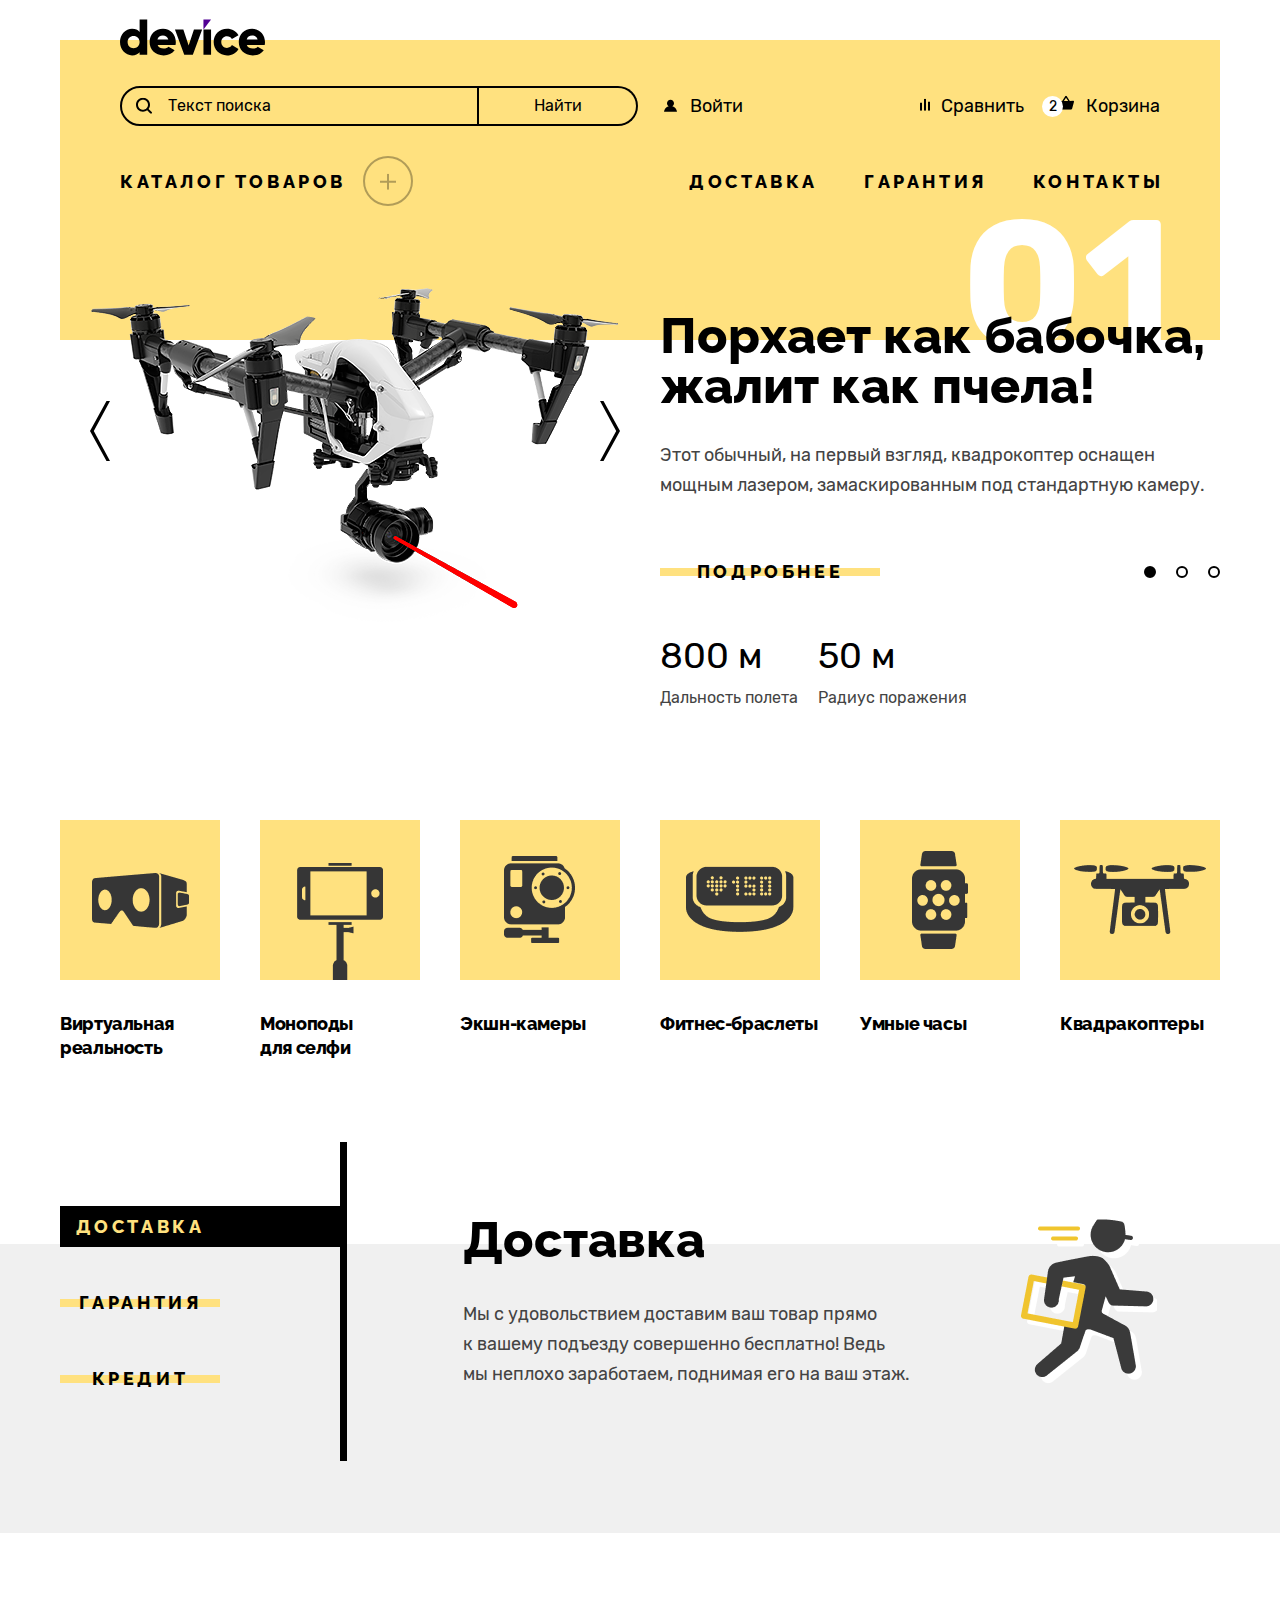
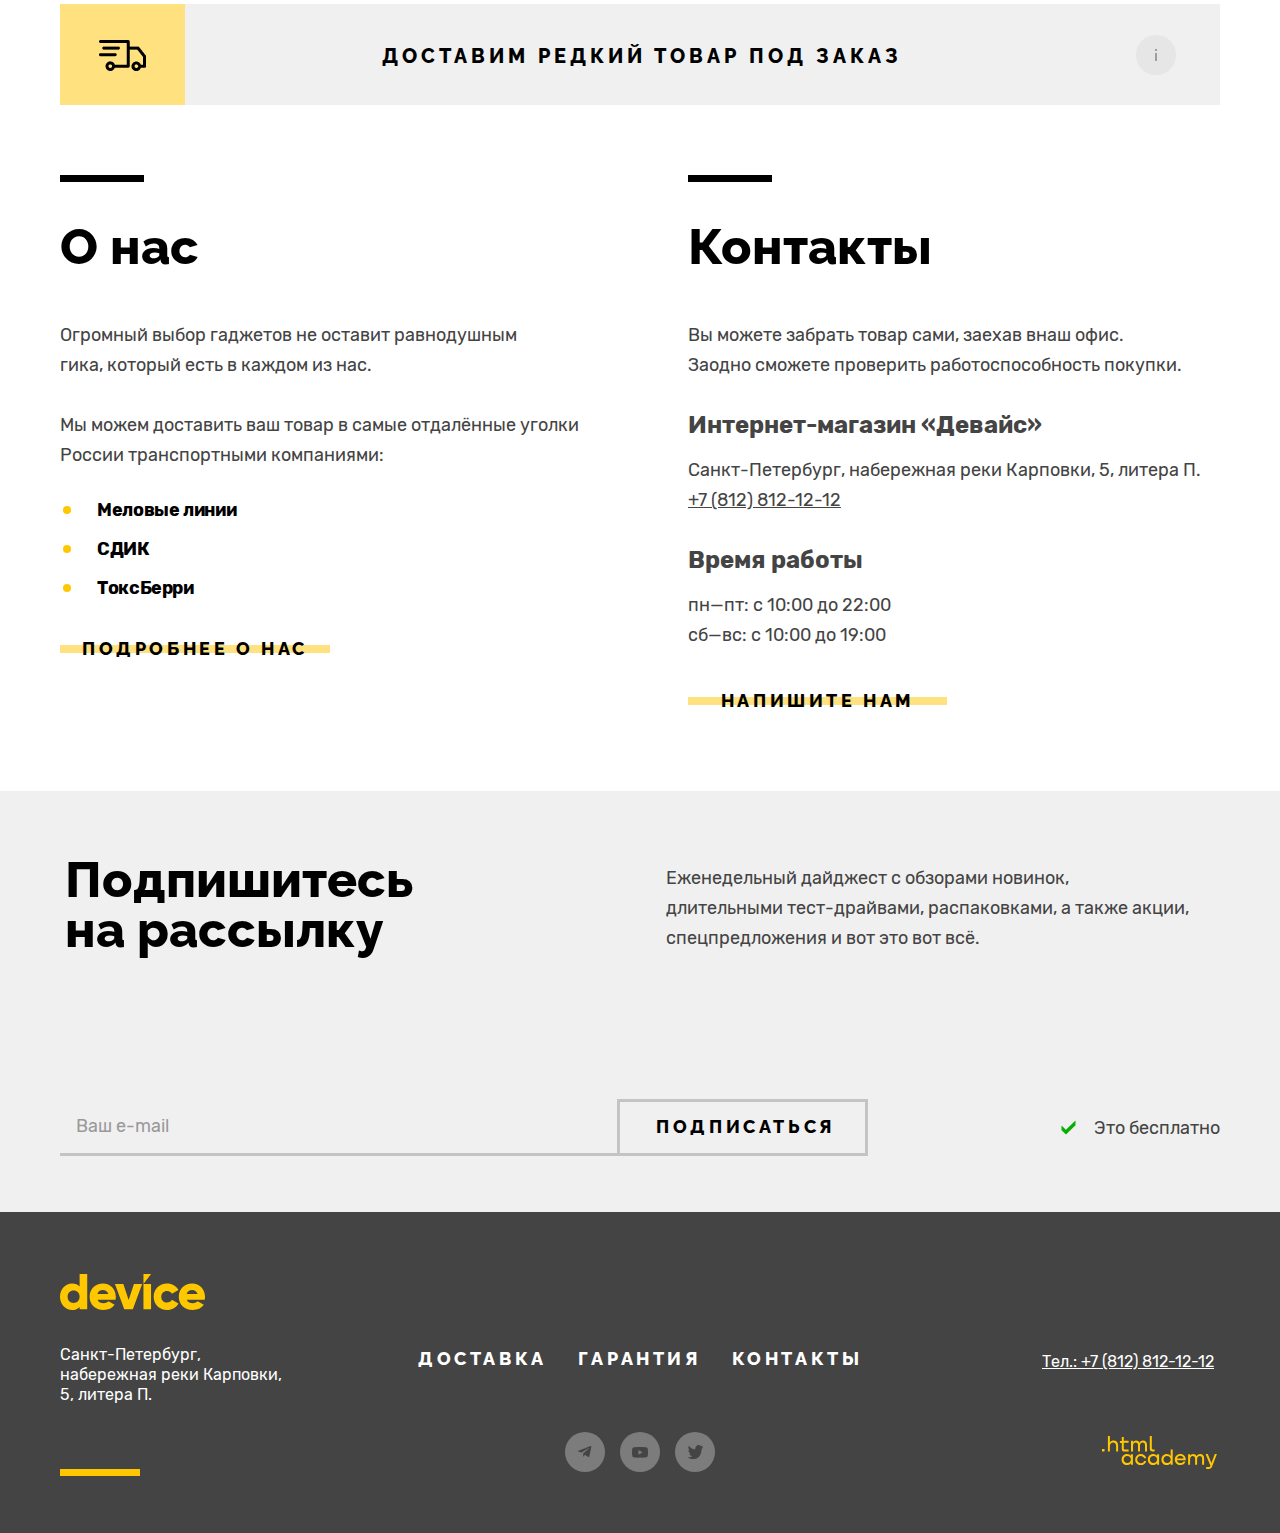
==== commit bcf24234: "Merge pull request #8 from Leonid-Grishin/master" ====
--- a/index.html
+++ b/index.html
@@ -126,13 +126,13 @@
             <a class="slider-link" href="#">Подробнее</a>
             <ol class="slider-pagination">
               <li class="slider-pagination-item">
-                <button class="slider-pagination-button current" type="button"></button>
-              </li>
-              <li class="slider-pagination-item">
-                <button class="slider-pagination-button" type="button"></button>
-              </li>
-              <li class="slider-pagination-item">
-                <button class="slider-pagination-button" type="button"></button>
+                <button class="slider-pagination-button current" type="button"><span class="visually-hidden">Слайдер №1</span></button>
+              </li>
+              <li class="slider-pagination-item">
+                <button class="slider-pagination-button" type="button"><span class="visually-hidden">Слайдер №2</span></button>
+              </li>
+              <li class="slider-pagination-item">
+                <button class="slider-pagination-button" type="button"><span class="visually-hidden">Слайдер №3</span></button>
               </li>
             </ol>
           </div>
@@ -216,8 +216,8 @@
       </li>
     </ol>
     <div class="slider-buttons">
-      <button class="slider-button-before" type="button"></button>
-      <button class="slider-button-after" type="button"></button>
+      <button class="slider-button-before" type="button"><span class="visually-hidden">Предыдущий слайдер</span></button>
+      <button class="slider-button-after" type="button"><span class="visually-hidden">Следующий слайдер</span></button>
     </div>
   </section>
   <section class="categories">
--- a/styles/styles.css
+++ b/styles/styles.css
@@ -655,7 +655,7 @@
 
 .slider {
   position: relative;
-  z-index: 4;
+  z-index: 2;
   margin: -150px auto 0 auto;
   width: 1160px;
 }
@@ -1154,7 +1154,7 @@
 
 .promo {
   position: relative;
-  margin: 68px auto 0 auto;
+  margin: 71px auto 0 auto;
   width: 1160px;
 }
 
@@ -1162,14 +1162,14 @@
   position: relative;
   display: block;
   box-sizing: border-box;
-  padding: 40px 150px 40px 150px;
+  padding: 40px 150px 36px 153px;
   margin: 0;
   width: 100%;
   font-family: "Raleway", sans-serif;
   font-style: normal;
   font-weight: 800;
   font-size: 20px;
-  line-height: 23px;
+  line-height: 25px;
   text-align: center;
   letter-spacing: 0.2em;
   text-transform: uppercase;
@@ -1535,7 +1535,7 @@
 }
 
 .subscription-input-email {
-  width: 527px;
+  width: 557px;
   border-right: none;
   border-left: none;
   border-top: none;
@@ -1592,6 +1592,10 @@
   text-transform: uppercase;
   color: #000000;
   cursor: pointer;
+  box-sizing: border-box;
+  padding-left: 12px;
+  padding-bottom: 3px;
+  background-color: rgba(0, 0, 0, 0);
 }
 
 .subscription-button:focus {
@@ -2075,11 +2079,6 @@
   color: #000000;
 }
 
-.filter-price-input-min::-webkit-inner-spin-button {
-  -webkit-appearance: none;
-  margin: 0;
-}
-
 .filter-pricemin-input-wrapper {
   position: absolute;
 }
@@ -2135,9 +2134,20 @@
   color: #000000;
 }
 
+.filter-price-input-min::-webkit-inner-spin-button {
+  -webkit-appearance: none;
+  -moz-appearance: textfield;
+  margin: 0;
+}
+
 .filter-price-input-max::-webkit-inner-spin-button {
   -webkit-appearance: none;
+  -moz-appearance: textfield;
   margin: 0;
+}
+
+.filter-price-input {
+  -moz-appearance: textfield;
 }
 
 .filter-fieldset {
@@ -2230,11 +2240,11 @@
   border-color: #000000;
 }
 
-.filter-fieldset-item:hover label {
+.control:hover {
   opacity: 0.6;
 }
 
-.filter-fieldset-item:active label {
+.control:active {
   opacity: 0.3;
 }
 
